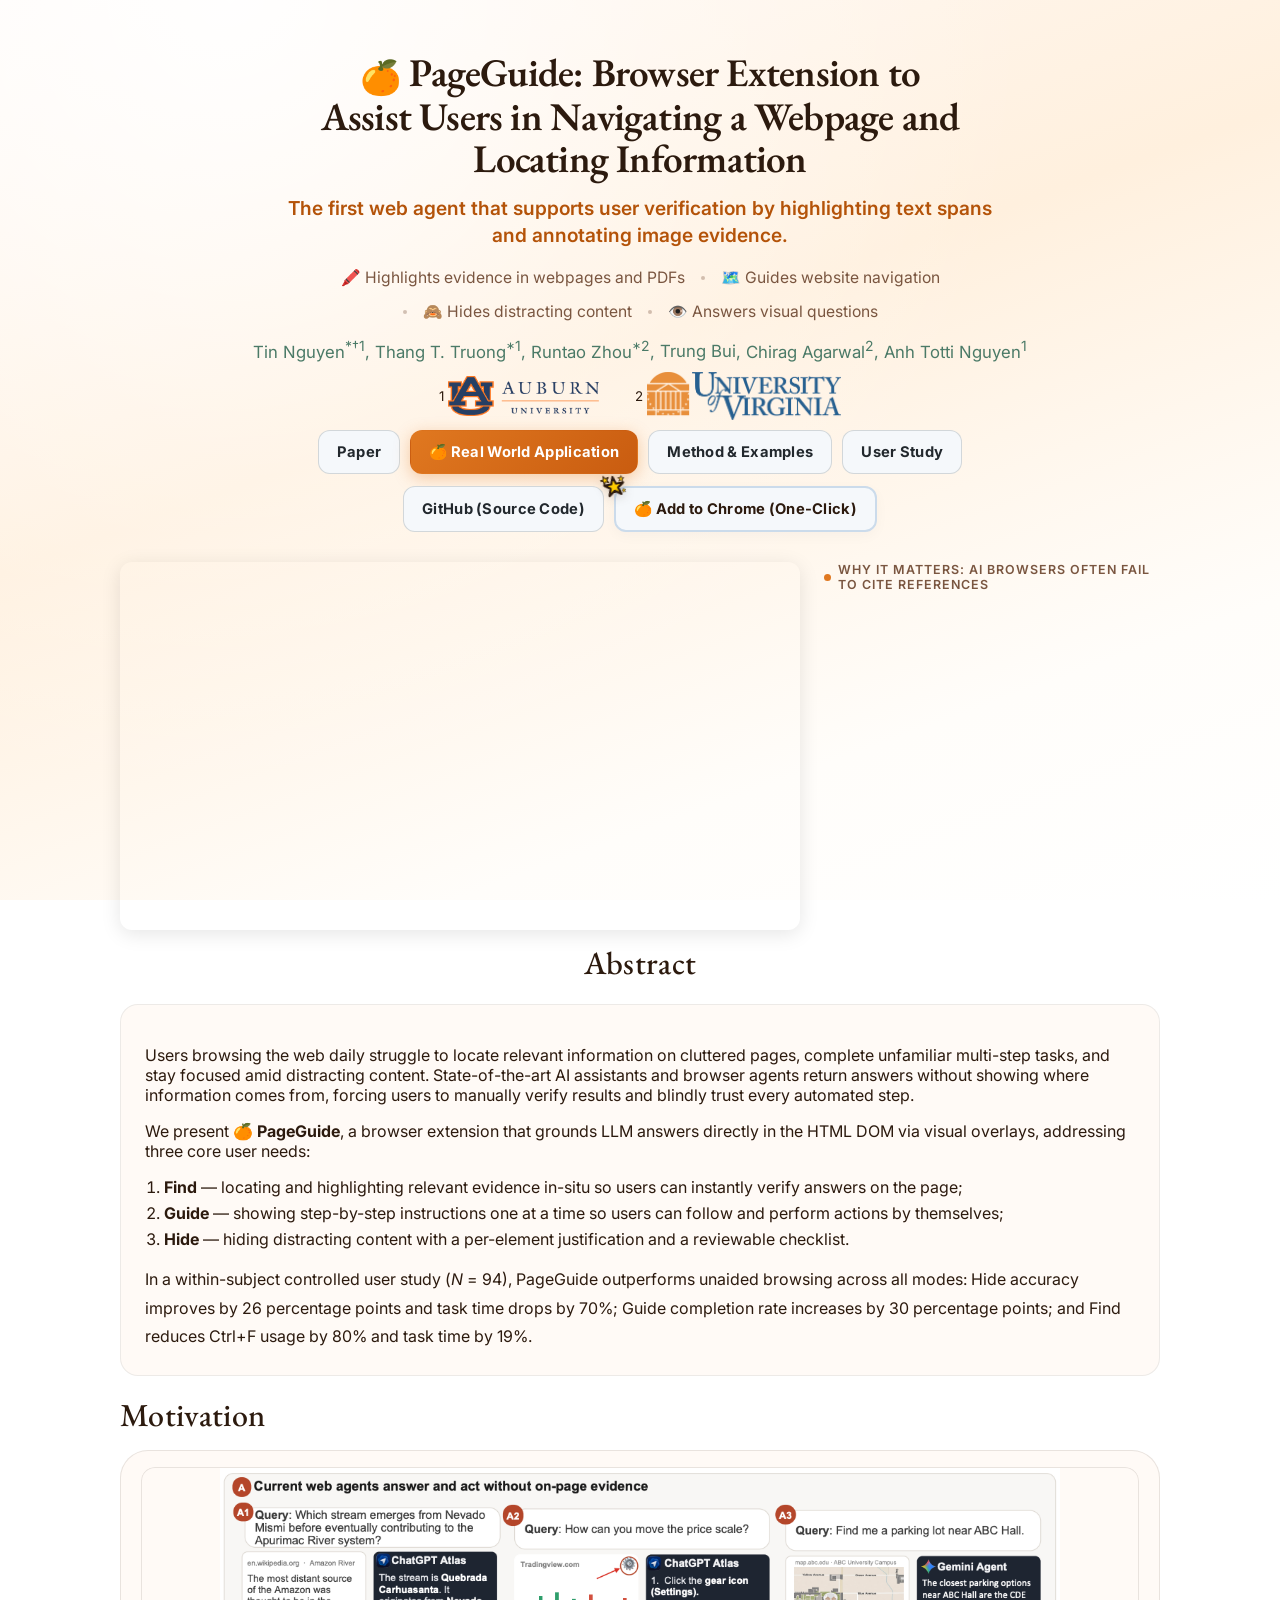
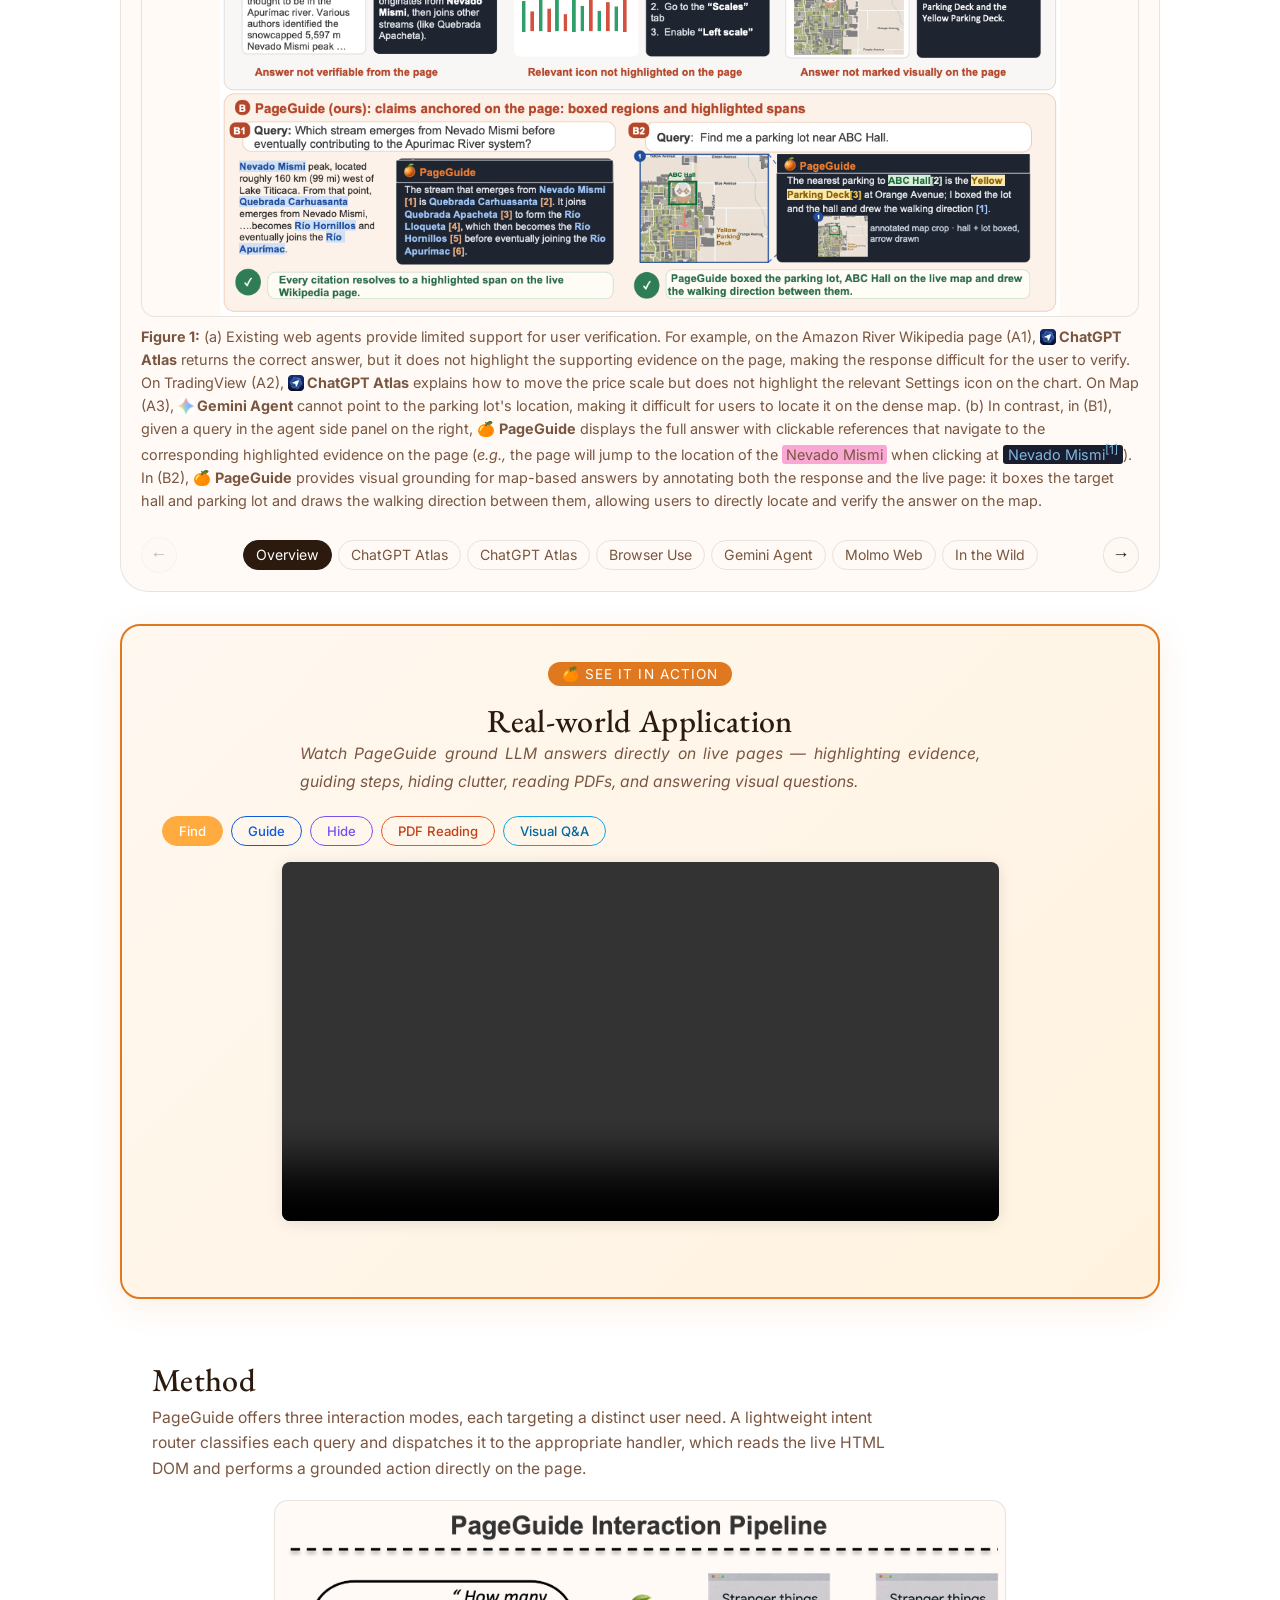
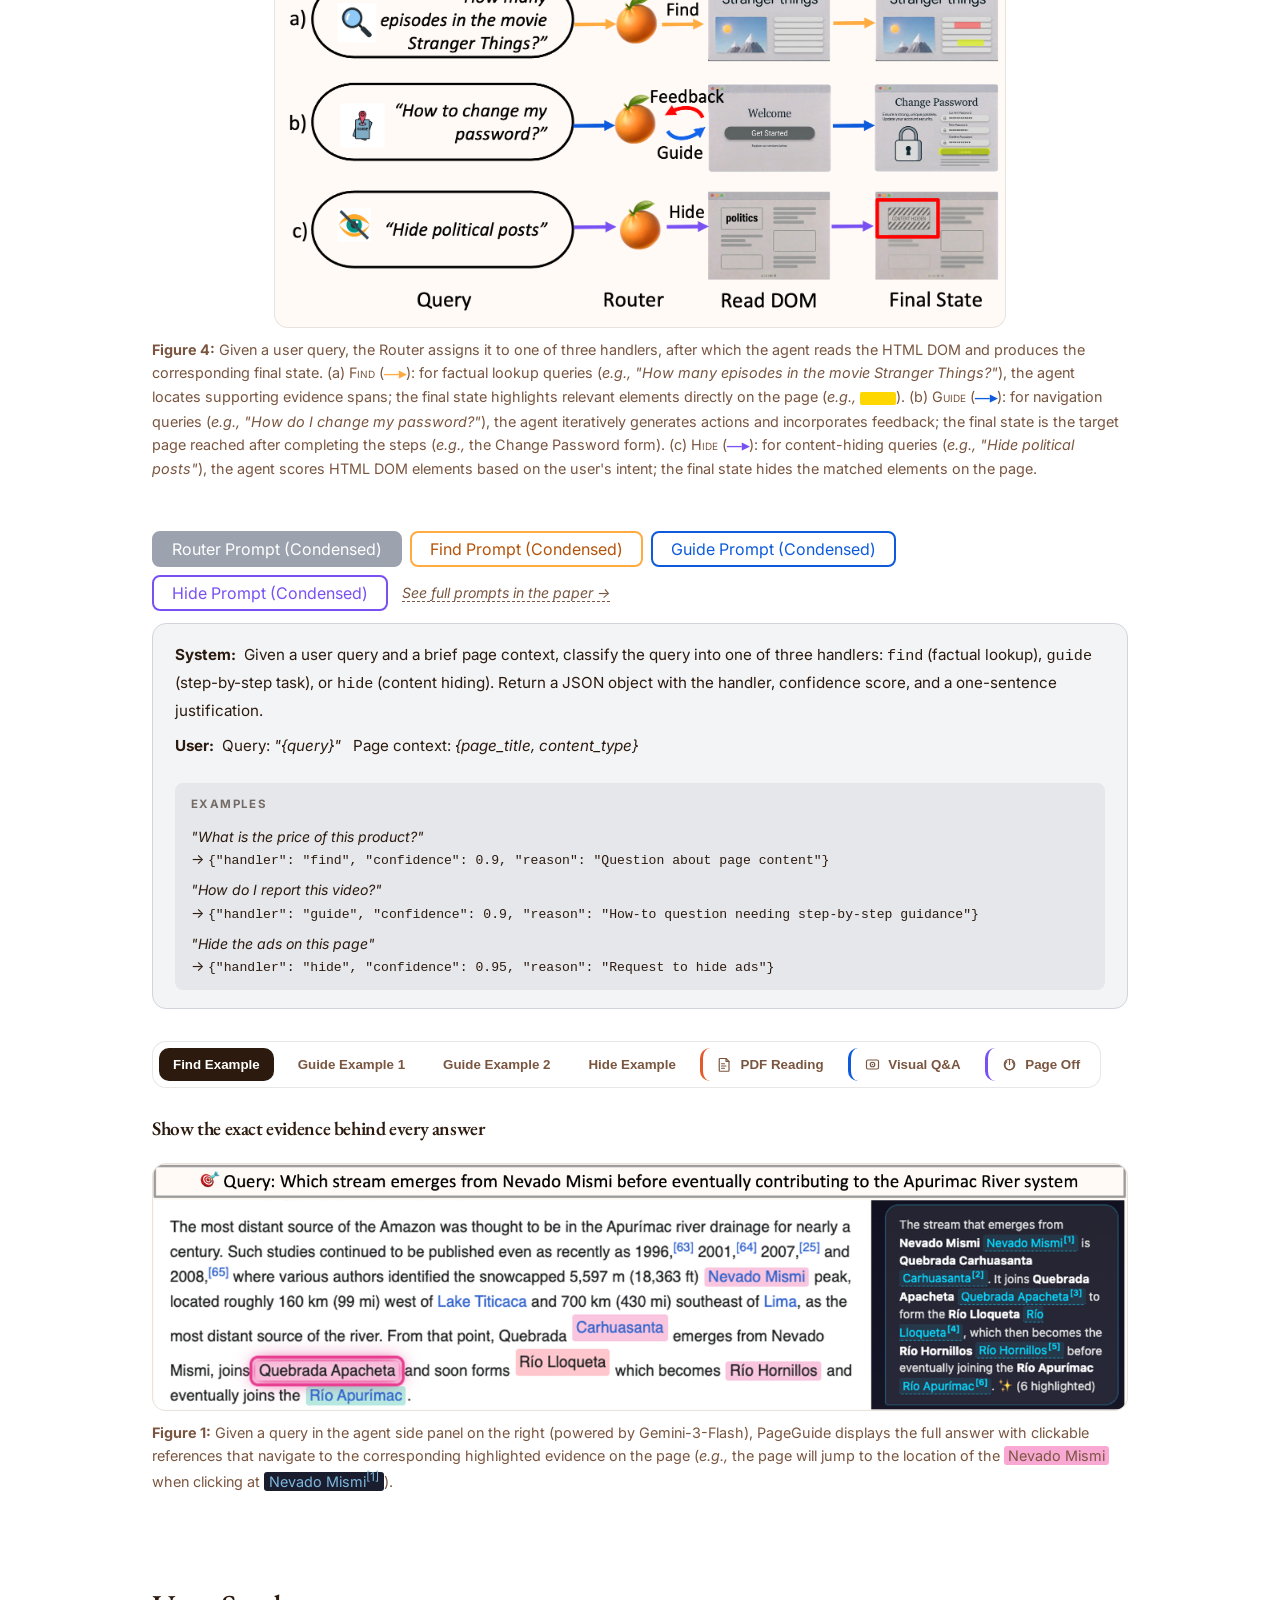
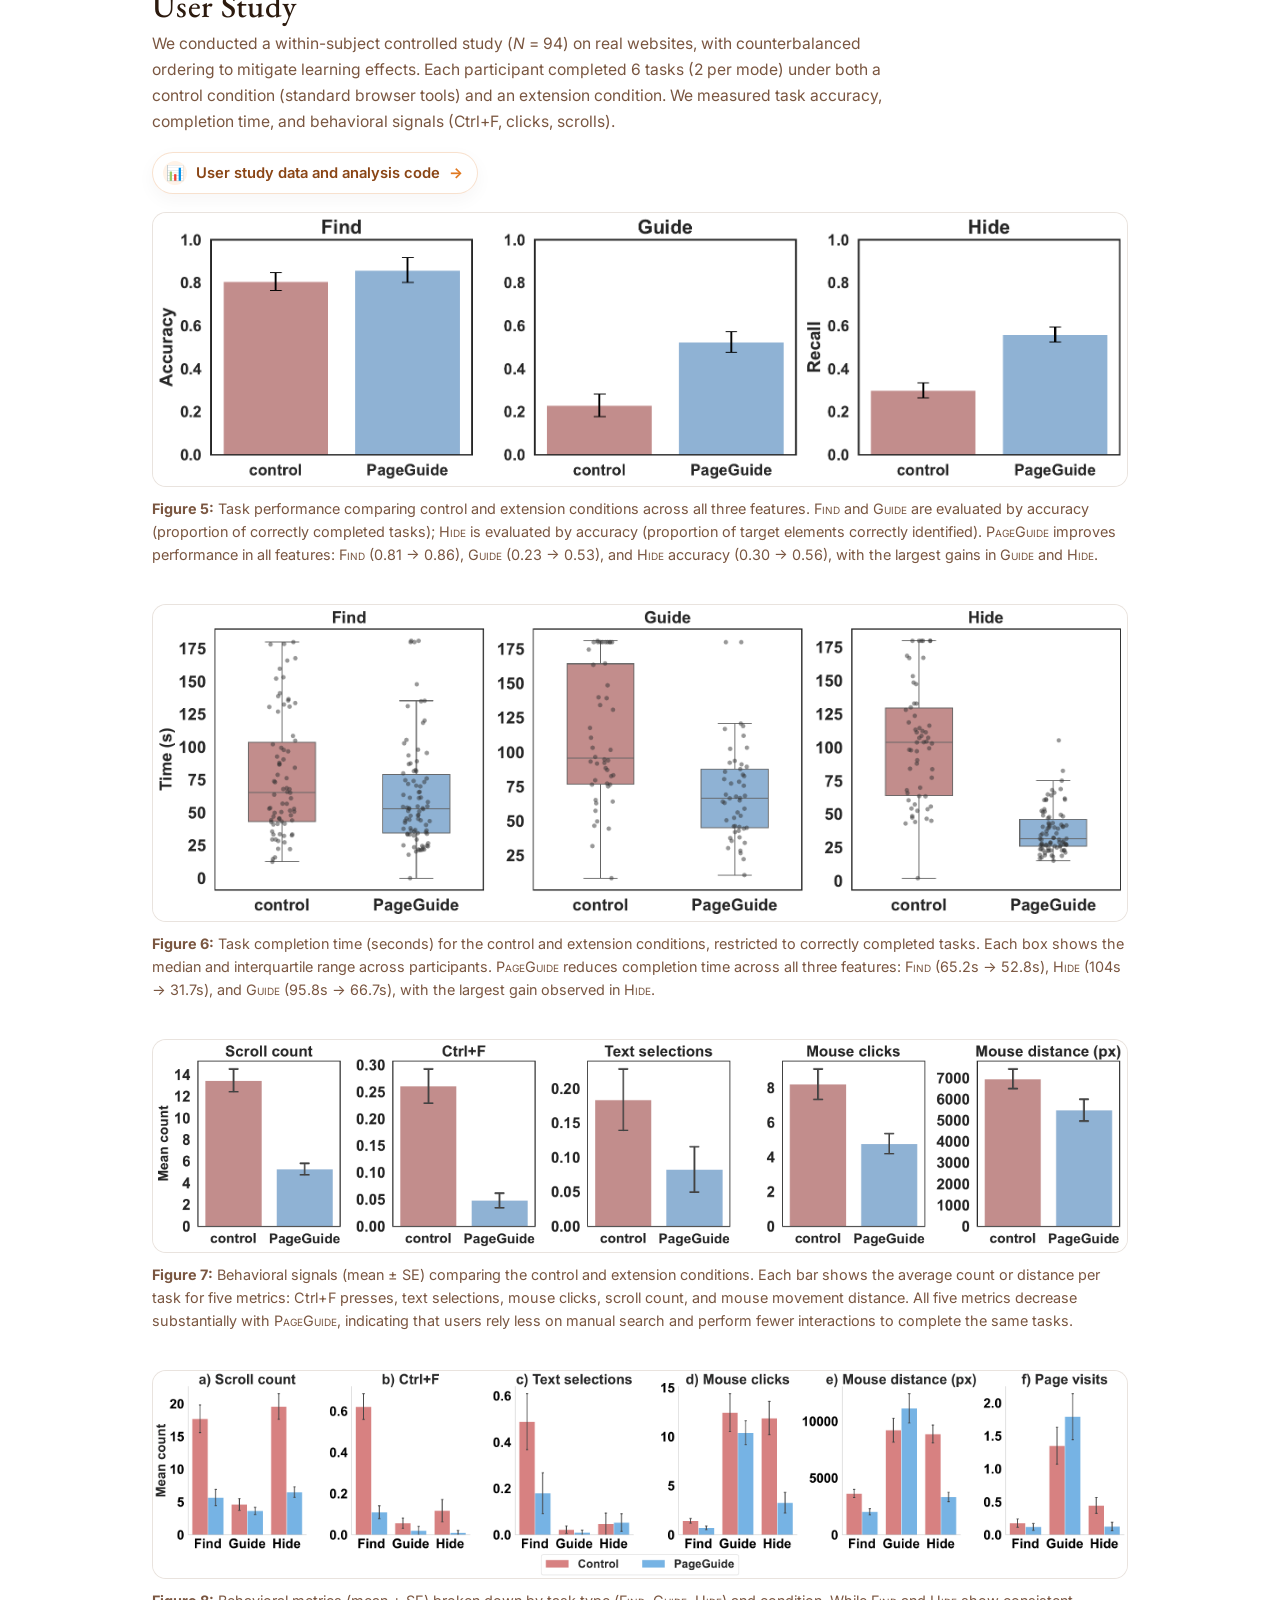
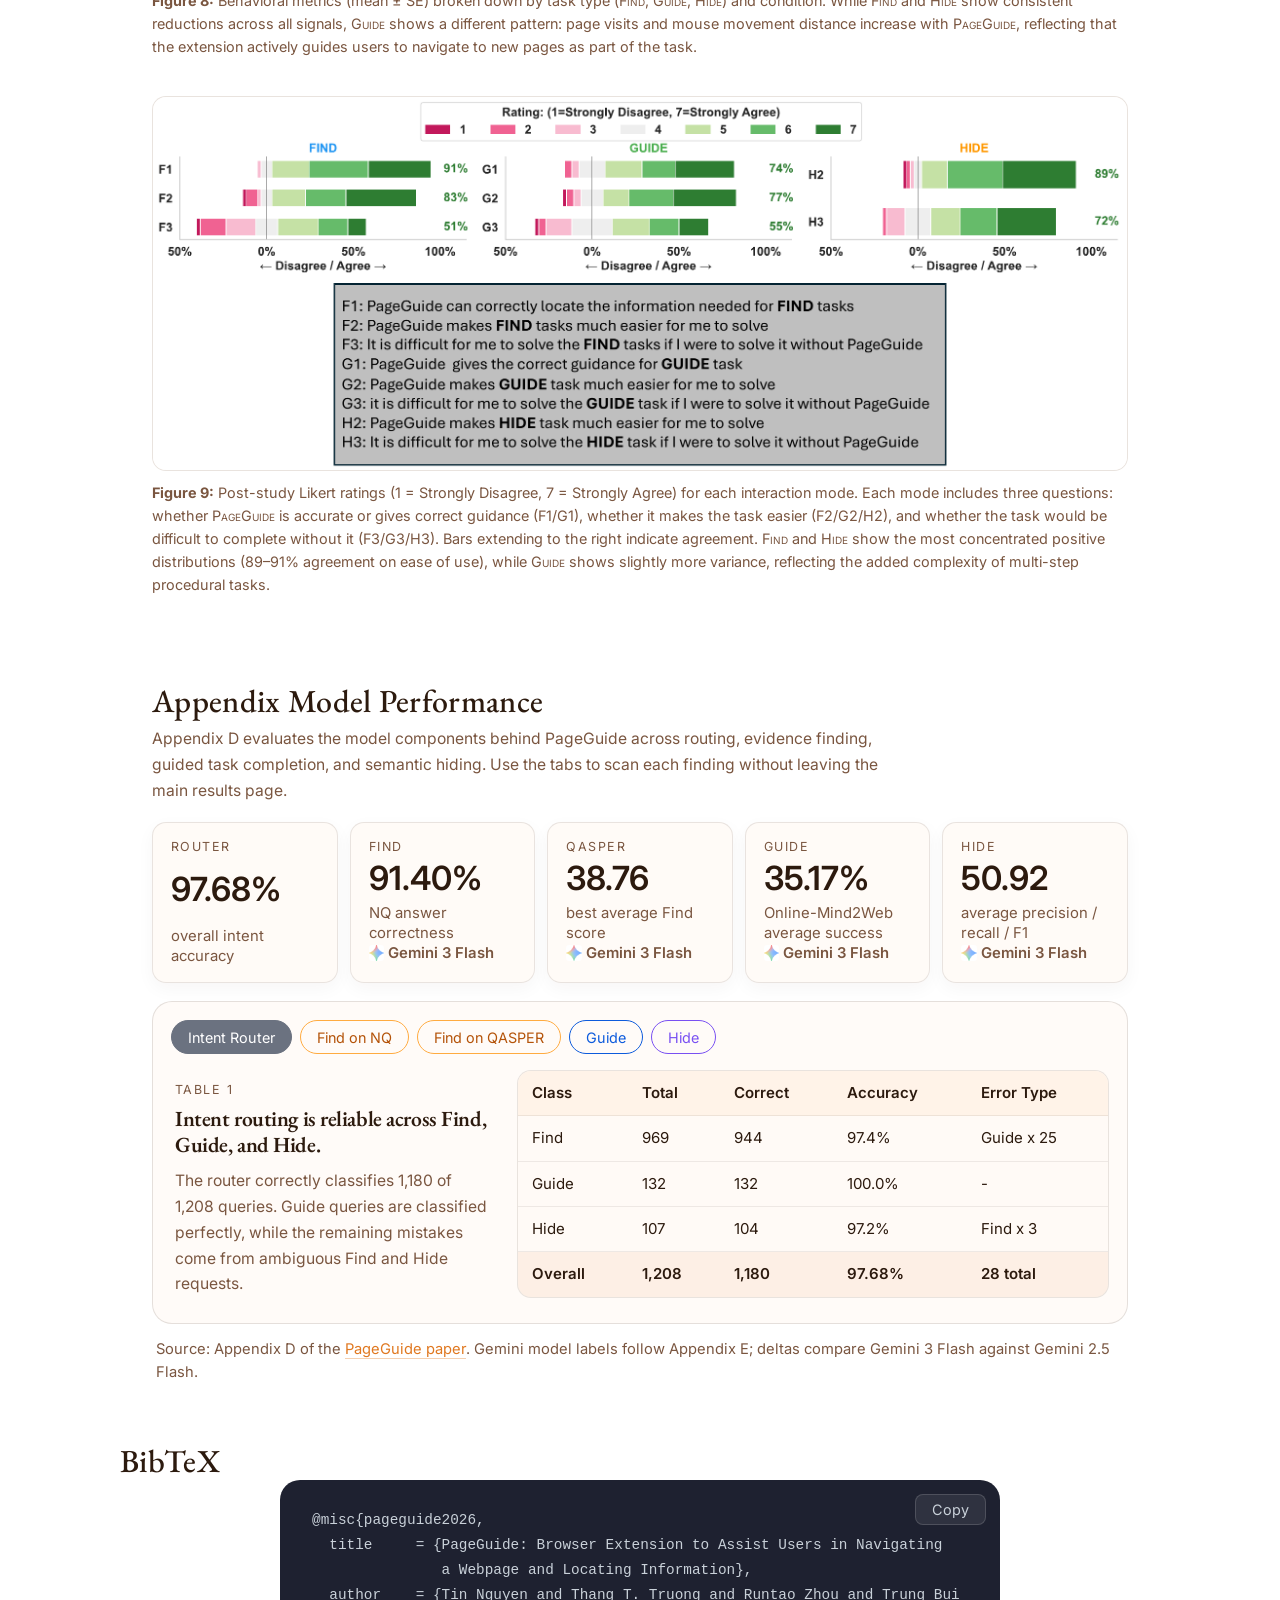
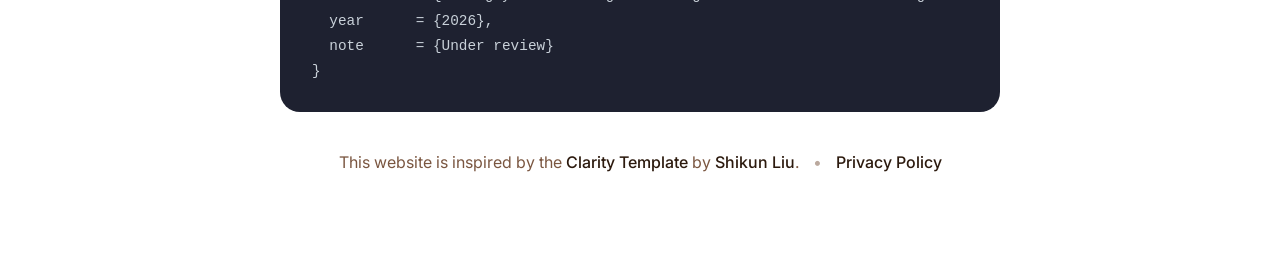
==== index.html @ 3db0c043 "Update Figure 1 and 2 captions, add hero claim line Co-Authored-By: Claude Sonnet 5 <noreply@anthrop" ====
<!DOCTYPE html>
<html lang="en">
  <head>
    <meta charset="UTF-8" />
    <meta name="viewport" content="width=device-width, initial-scale=1.0" />
    <title>PageGuide | Browser Extension for Grounded Web Assistance</title>
    <meta
      name="description"
      content="PageGuide is a browser extension that grounds LLM answers directly in the HTML DOM, helping users find information, complete multi-step tasks, and filter distractions — with full in-situ verification."
    />
    <link rel="preconnect" href="https://fonts.googleapis.com" />
    <link rel="preconnect" href="https://fonts.gstatic.com" crossorigin />
    <link href="https://fonts.googleapis.com/css2?family=EB+Garamond:ital,wght@0,400;0,500;0,600;1,400&family=Inter:wght@400;500;600;700&display=swap" rel="stylesheet" />
    <link rel="stylesheet" href="styles.css" />
    <style>
      .cws-btn-wrapper {
        position: relative;
        display: inline-block;
      }
      .cws-badge-star {
        position: absolute;
        top: -12px;
        left: -12px;
        z-index: 10;
        transform: rotate(-10deg);
        transition: transform 0.2s ease, filter 0.2s ease;
        user-select: none;
        pointer-events: none;
        filter: drop-shadow(0 3px 5px rgba(44, 26, 14, 0.18));
      }
      .cws-btn-wrapper:hover .cws-badge-star {
        transform: scale(1.22) rotate(15deg);
        filter: drop-shadow(0 5px 10px rgba(44, 26, 14, 0.26));
      }
      .cws-btn-custom {
        background: #f5f8fb !important;
        border: 2px solid #cbdbeb !important;
        color: #2c1a0e !important;
        box-shadow: 0 4px 14px rgba(31, 41, 55, 0.03) !important;
        transition: transform 180ms ease, box-shadow 180ms ease, background 180ms ease !important;
      }
      .cws-btn-custom:hover {
        background: #ebf3fa !important;
        border-color: #9cbce0 !important;
        box-shadow: 0 6px 18px rgba(156, 188, 224, 0.25) !important;
        transform: translateY(-1px);
      }
    </style>
    <script src="https://www.youtube.com/iframe_api"></script>
    <script async src="https://platform.twitter.com/widgets.js" charset="utf-8"></script>
    <script defer src="https://cloud.umami.is/script.js" data-website-id="062c6b0a-fb98-487f-8468-a90d931e7b7c"></script>
  </head>
  <body>

    <div class="page-shell">

      <main id="home">
        <section class="hero hero-centered">
          <div class="hero-copy">
            <h1>
              <span class="hero-mark-inline">🍊</span> PageGuide: Browser Extension to Assist Users in Navigating a Webpage
              and Locating Information
            </h1>
            <p class="hero-claim">The first web agent that supports user verification by highlighting text spans and annotating image evidence.</p>
            <p class="hero-tagline">
              <span>🖍️ Highlights evidence in webpages and PDFs</span>
              <span>🗺️ Guides website navigation</span>
              <span>🙈 Hides distracting content</span>
              <span>👁️ Answers visual questions</span>
            </p>
            <div class="hero-authors">
              <a href="https://tin-xai.github.io/" target="_blank" rel="noreferrer" class="author-link">Tin Nguyen<sup>*†1</sup></a>,
              <a href="https://truongthoithang.com/" target="_blank" rel="noreferrer" class="author-link">Thang T. Truong<sup>*1</sup></a>,
              <a href="https://datascience.virginia.edu/people/miles-zhou" target="_blank" rel="noreferrer" class="author-link">Runtao Zhou<sup>*2</sup></a>,
              <span class="author-link">Trung Bui</span>,
              <a href="https://chirag-agarwall.github.io/" target="_blank" rel="noreferrer" class="author-link">Chirag Agarwal<sup>2</sup></a>,
              <a href="https://anhnguyen.me/lab/" target="_blank" rel="noreferrer" class="author-link">Anh Totti Nguyen<sup>1</sup></a>
            </div>
            <div class="hero-affiliations">
              <div class="affiliation-logos">
                <div class="affiliation-logo-item">
                  <sup>1</sup><img src="logos/auburn_logo.png" alt="Auburn University" class="affiliation-logo affiliation-logo-auburn" />
                </div>
                <div class="affiliation-logo-item">
                  <sup>2</sup><img src="logos/uva_logo.png" alt="University of Virginia" class="affiliation-logo affiliation-logo-uva" />
                </div>
              </div>
            </div>

            <div class="hero-links hero-links-centered">
              <!-- <a class="button hero-link" href="#overview">Abstract</a>
              <a class="button hero-link" href="#motivation">Motivation</a> -->
              <a class="button hero-link" href="https://arxiv.org/abs/2604.23772" target="_blank" rel="noreferrer">Paper</a>
              <a class="button hero-link hero-link-featured" href="#videos">🍊 Real World Application</a>
              <a class="button hero-link" href="#modes">Method & Examples</a>
              <a class="button hero-link" href="#results">User Study</a>
            </div>
            <div class="hero-links hero-links-centered" style="margin-top: 12px;">
              <a class="button hero-link" href="https://github.com/tin-xai/pageguide" target="_blank" rel="noreferrer">GitHub (Source Code)</a>
              <div class="cws-btn-wrapper">
                <span class="cws-badge-star">
                  <svg viewBox="0 0 24 24" style="width: 24px; height: 24px; display: block; overflow: visible;">
                    <defs>
                      <path id="pg-star" d="M 0,-10 L 2.4,-3 L 9.5,-3 L 3.8,1.2 L 6,8 L 0,3.8 L -6,8 L -3.8,1.2 L -9.5,-3 L -2.4,-3 Z" 
                            fill="#ffcc00" stroke="#2c1a0e" stroke-width="2.2" stroke-linejoin="round" />
                    </defs>
                    <use href="#pg-star" transform="translate(12, 13) scale(1.0)" />
                    <use href="#pg-star" transform="translate(4, 5) scale(0.45) rotate(-15)" />
                    <use href="#pg-star" transform="translate(20, 6) scale(0.32) rotate(10)" />
                    <use href="#pg-star" transform="translate(21, 18) scale(0.22) rotate(-5)" />
                  </svg>
                </span>
                <a class="button hero-link cws-btn-custom" 
                   href="https://chromewebstore.google.com/detail/pageguide/jjamnggpgpgfjehkcmabopcjkichjgip?authuser=0&hl=en" 
                   target="_blank" 
                   rel="noreferrer"
                   onclick="setTimeout(function() { window.location.href = 'how_to_load.html'; }, 100);">
                   🍊 Add to Chrome (One-Click)
                </a>
              </div>
            </div>
          </div>
        </section>

        <!-- Demo video + tweet side by side -->
        <div class="video-tweet-row">
          <div class="video-tweet-video">
            <iframe
              id="youtube-demo"
              style="width: 100%; aspect-ratio: 1.85/1; border-radius: 12px; box-shadow: 0 4px 20px rgba(0,0,0,0.1);"
              src="https://www.youtube.com/embed/WKfmqtED82s?enablejsapi=1&modestbranding=1&rel=0"
              title="PageGuide: Browser Extension to Assist Users in Navigating a Webpage and Locating Information"
              frameborder="0"
              allow="accelerometer; autoplay; clipboard-write; encrypted-media; gyroscope; picture-in-picture; web-share"
              referrerpolicy="strict-origin-when-cross-origin"
              allowfullscreen
            ></iframe>
          </div>
          <div class="video-tweet-aside">
            <p class="video-tweet-label"><span class="video-tweet-dot"></span> Why it matters: AI browsers often fail to cite references</p>
            <blockquote class="twitter-tweet" data-dnt="true" data-theme="light" data-width="340">
              <a href="https://twitter.com/yoavgo/status/2055904643251683785"></a>
            </blockquote>
          </div>
        </div>

        <!-- <div class="video-stage" style="display: flex; justify-content: center;">
          <video 
            controls 
            style="width: 100%; height: auto; border-radius: 12px; box-shadow: 0 4px 20px rgba(0,0,0,0.1);"
          >
            <source src="videos/page_guide_demo.mp4" type="video/mp4">
            Your browser does not support the video tag.
          </video>
        </div> -->

        <section class="callout-grid" id="overview">
          <h2 class="paper-section-title">Abstract</h2>
          <article class="callout abstract-card abstract-card-full">
            <p>
              Users browsing the web daily struggle to locate relevant information
              on cluttered pages, complete unfamiliar multi-step tasks, and stay
              focused amid distracting content. State-of-the-art AI assistants
              and browser agents return answers without showing where information
              comes from, forcing users to manually verify results and blindly
              trust every automated step.
            </p>
            <p>
              We present <strong>🍊 PageGuide</strong>, a browser extension that
              grounds LLM answers directly in the HTML DOM via visual overlays,
              addressing three core user needs:
            <ol class="abstract-list">
              <li><strong>Find</strong> — locating and highlighting relevant evidence in-situ so users can instantly verify answers on the page;</li>
              <li><strong>Guide</strong> — showing step-by-step instructions one at a time so users can follow and perform actions by themselves;</li>
              <li><strong>Hide</strong> — hiding distracting content with a per-element justification and a reviewable checklist.</li>
            </ol>
            </p>
            <p>
              In a within-subject controlled user study (<em>N</em> = 94), PageGuide outperforms unaided browsing across all modes:
              Hide accuracy improves by 26 percentage points and task time drops by 70%;
              Guide completion rate increases by 30 percentage points;
              and Find reduces Ctrl+F usage by 80% and task time by 19%.
            </p>
          </article>
        </section>

        <h2 class="paper-section-title" id="motivation">Motivation</h2>
        <!-- Unified motivation carousel -->
        <div class="carousel" id="failureCarousel">
          <div class="carousel-viewport">
          <div class="carousel-track">

            <div class="carousel-slide">
              <img src="figures/three_figures.png" class="paper-figure carousel-img" alt="Motivation: existing agents vs. PageGuide" />
              <p class="figure-caption">
                <strong>Figure 1:</strong>
                (a) Existing web agents provide limited support for user verification. For example, on the Amazon River Wikipedia
                page (A1), <img src="figures/icons/gpt_atlas.png" class="caption-icon" alt="ChatGPT Atlas icon" /><b>ChatGPT Atlas</b> returns the correct answer, but it does not highlight the supporting evidence on the page, making the response
                difficult for the user to verify. On TradingView (A2), <img src="figures/icons/gpt_atlas.png" class="caption-icon" alt="ChatGPT Atlas icon" /><b>ChatGPT Atlas</b> explains how to move the price scale but does not highlight
                the relevant Settings icon on the chart. On Map (A3), <img src="figures/icons/gemini3flash.png" class="caption-icon" alt="Gemini Agent icon" /><b>Gemini Agent</b> cannot point to the parking lot's location, making it
                difficult for users to locate it on the dense map. (b) In contrast, in (B1), given a query in the agent side panel on the right, 🍊 <b>PageGuide</b>
                displays the full answer with clickable references that navigate to the corresponding highlighted evidence on the page
                (<em>e.g.,</em> the page will jump to the location of the
                <span class="caption-highlight-pink">Nevado Mismi</span>
                when clicking at
                <span class="caption-highlight-dark">Nevado Mismi<sup>[1]</sup></span>).
                In (B2), 🍊 <b>PageGuide</b> provides visual grounding for map-based answers by annotating both the response and the live page: it boxes
                the target hall and parking lot and draws the walking direction between them, allowing users to directly locate and verify the answer on the map.
              </p>
            </div>

            <div class="carousel-slide">
              <img src="figures/extension_failures/atlas.png" class="paper-figure carousel-img" alt="ChatGPT Atlas failure case" />
              <p class="figure-caption"><strong>ChatGPT Atlas.</strong> Returns the correct answer but does not highlight the supporting evidence on the page, making the response difficult for the user to verify.</p>
            </div>

            <div class="carousel-slide">
              <img src="figures/extension_failures/atlas_youtube.png" class="paper-figure carousel-img" alt="ChatGPT Atlas on YouTube" />
              <p class="figure-caption"><strong>ChatGPT Atlas (YouTube).</strong> Explains how to perform a task but does not highlight the relevant UI element on the page, leaving the user to locate it manually.</p>
            </div>

            <div class="carousel-slide">
              <img src="figures/extension_failures/browseruse.png" class="paper-figure carousel-img" alt="Browser Use failure case" />
              <p class="figure-caption"><strong>Browser Use.</strong> Autonomously executes actions without showing where each step is performed on the page — users cannot verify or intervene at each stage.</p>
            </div>

            <div class="carousel-slide">
              <img src="figures/extension_failures/gemini_agent.png" class="paper-figure carousel-img" alt="Gemini Agent failure case" />
              <p class="figure-caption"><strong>Gemini Agent.</strong> Cannot directly hide specific content requested by the user; the page remains unchanged after the request.</p>
            </div>

            <div class="carousel-slide">
              <img src="figures/extension_failures/molmo_web.png" class="paper-figure carousel-img" alt="Molmo Web failure case" />
              <p class="figure-caption"><strong>Molmo Web.</strong> Points to a location on the page but does not ground the answer in the actual HTML DOM element, preventing in-situ verification.</p>
            </div>

            <div class="carousel-slide carousel-slide-tweet">
              <div class="tweet-embed-wrap">
                <blockquote class="twitter-tweet" data-dnt="true" data-theme="light">
                  <p lang="en" dir="ltr">Yes, this is why verifying evidence directly on the webpage/pdf matters. A citation or link alone does not guarantee that the referenced source actually supports the generated claim. <a href="https://t.co/placeholder">pic.twitter.com/…</a></p>
                  &mdash; Tin (Kevin) Nguyen (@tin_ng_qn) <a href="https://twitter.com/tin_ng_qn/status/2056025025023447454">May 2026</a>
                </blockquote>
              </div>
              <p class="figure-caption"><strong>In the Wild.</strong> AI assistants that return citations can still hallucinate — a link does not guarantee the referenced source actually supports the generated claim. PageGuide addresses this by grounding every answer directly in the live HTML DOM, so users can verify evidence in-situ rather than trusting a bare citation.</p>
            </div>

          </div>
          </div>
          <div class="carousel-controls">
            <button class="carousel-btn" id="carouselPrev" aria-label="Previous">&#8592;</button>
            <div class="carousel-labels" id="carouselDots">
              <button class="carousel-label-btn is-active" data-slide="0">Overview</button>
              <button class="carousel-label-btn" data-slide="1">ChatGPT Atlas</button>
              <button class="carousel-label-btn" data-slide="2">ChatGPT Atlas</button>
              <button class="carousel-label-btn" data-slide="3">Browser Use</button>
              <button class="carousel-label-btn" data-slide="4">Gemini Agent</button>
              <button class="carousel-label-btn" data-slide="5">Molmo Web</button>
              <button class="carousel-label-btn" data-slide="6">In the Wild</button>
            </div>
            <button class="carousel-btn" id="carouselNext" aria-label="Next">&#8594;</button>
          </div>
        </div>

        <div class="realworld-highlight" id="videos">
          <div class="realworld-label">🍊 See it in action</div>
          <h2 class="paper-section-title realworld-title">Real-world Application</h2>
          <p class="paper-section-intro realworld-intro">Watch PageGuide ground LLM answers directly on live pages — highlighting evidence, guiding steps, hiding clutter, reading PDFs, and answering visual questions.</p>
          <div class="video-switch">
            <button class="video-pill video-pill-find is-active" data-video="find">Find</button>
            <button class="video-pill video-pill-guide" data-video="guide">Guide</button>
            <button class="video-pill video-pill-hide" data-video="hide">Hide</button>
            <button class="video-pill video-pill-pdf" data-video="pdf">PDF Reading</button>
            <button class="video-pill video-pill-vqa" data-video="vqa">Visual Q&amp;A</button>
          </div>
          <div class="video-stage" id="demo-videos-container">
            <video class="video-player is-active" data-video-panel="find" src="videos/find.mp4" controls loop playsinline muted></video>
            <video class="video-player" data-video-panel="guide" src="videos/guide.mp4" controls loop playsinline muted></video>
            <video class="video-player" data-video-panel="hide" src="videos/hide.mp4" controls loop playsinline muted></video>
            <video class="video-player" data-video-panel="pdf" src="videos/pdf_asking.mp4" controls loop playsinline muted></video>
            <video class="video-player" data-video-panel="vqa" src="videos/visual_asking.mp4" controls loop playsinline muted></video>
          </div>
        </div>

        <section class="modes-section" id="modes">
          <h2 class="paper-section-title section-title-left">Method</h2>
          <p class="paper-section-intro section-intro-left">
            PageGuide offers three interaction modes, each targeting a distinct user need.
            A lightweight intent router classifies each query and dispatches it to the appropriate handler,
            which reads the live HTML DOM and performs a grounded action directly on the page.
          </p>

          <!-- System overview figure -->
          <div class="method-workflow">
            <img
              src="figures/workflow_v2.png"
              class="paper-figure method-workflow-img"
              alt="PageGuide system workflow"
            />
            <p class="figure-caption">
              <strong>Figure 4:</strong> Given a user query, the Router assigns it to one of
              three handlers, after which the agent reads the HTML DOM
              and produces the corresponding final state. (a) <sc>Find</sc>
              (<span class="caption-arrow caption-arrow-find">——▶</span>): for
              factual lookup queries (<em>e.g., "How many episodes in the movie Stranger Things?"</em>),
              the agent locates supporting evidence spans; the final state highlights relevant elements directly
              on the page (<em>e.g.,</em> <span class="caption-highlight-yellow">&nbsp;&nbsp;&nbsp;&nbsp;</span>).
              (b) <sc>Guide</sc> (<span class="caption-arrow caption-arrow-guide">——▶</span>): for navigation queries
              (<em>e.g., "How do I change my password?"</em>), the agent iteratively
              generates actions and incorporates feedback; the final state
              is the target page reached after completing the steps (<em>e.g.,</em> the
              Change Password form). (c) <sc>Hide</sc> (<span class="caption-arrow caption-arrow-hide">——▶</span>): for content-hiding
              queries (<em>e.g., "Hide political posts"</em>), the agent scores HTML
              DOM elements based on the user's intent; the final state hides
              the matched elements on the page.
            </p>
          </div>

          <!-- Prompt pills -->
          <div class="prompt-tabs">
            <div class="prompt-switch">
              <button class="prompt-pill prompt-pill-router is-active" data-prompt="router">Router Prompt (Condensed)</button>
              <button class="prompt-pill prompt-pill-find" data-prompt="find">Find Prompt (Condensed)</button>
              <button class="prompt-pill prompt-pill-guide" data-prompt="guide">Guide Prompt (Condensed)</button>
              <button class="prompt-pill prompt-pill-hide" data-prompt="hide">Hide Prompt (Condensed)</button>
              <a class="prompt-paper-link" href="#" target="_blank" rel="noreferrer">See full prompts in the paper →</a>
            </div>

            <div class="prompt-panel is-active" data-prompt-panel="router">
              <div class="prompt-box prompt-box-router">
                <p><span class="prompt-role">System:</span> Given a user query and a brief page context, classify the query into one of three handlers: <code>find</code> (factual lookup), <code>guide</code> (step-by-step task), or <code>hide</code> (content hiding). Return a JSON object with the handler, confidence score, and a one-sentence justification.</p>
                <p><span class="prompt-role">User:</span> Query: <em>"{query}"</em> &nbsp; Page context: <em>{page_title, content_type}</em></p>
                <div class="prompt-example prompt-example-router">
                  <span class="prompt-example-label">Examples</span>
                  <p><em>"What is the price of this product?"</em><br>→ <code>{"handler": "find", "confidence": 0.9, "reason": "Question about page content"}</code></p>
                  <p><em>"How do I report this video?"</em><br>→ <code>{"handler": "guide", "confidence": 0.9, "reason": "How-to question needing step-by-step guidance"}</code></p>
                  <p><em>"Hide the ads on this page"</em><br>→ <code>{"handler": "hide", "confidence": 0.95, "reason": "Request to hide ads"}</code></p>
                </div>
              </div>
            </div>

            <div class="prompt-panel" data-prompt-panel="find">
              <div class="prompt-box prompt-box-find">
                <p><span class="prompt-role">System:</span> Given a user query and a structured HTML DOM element index, answer the query in natural language. For every factual claim, insert an inline citation in the format <code>[N:"exact phrase"]</code>, where <code>N</code> is the element index and <code>exact phrase</code> is the verbatim text span supporting the claim.</p>
                <p><span class="prompt-role">User:</span> Query: <em>"{query}"</em> &nbsp; HTML DOM index: <em>{element_id, text, tag, bbox}</em></p>
                <div class="prompt-example prompt-example-find">
                  <span class="prompt-example-label">Example</span>
                  <p><em>Q: "Who directed this movie?"</em><br>
                  A: The movie was directed by Christopher Nolan <code>[45:"Christopher Nolan"]</code>.</p>
                  <p><em>Q: "Who are the main actors?"</em><br>
                  A: The main actors are Leonardo DiCaprio <code>[23:"Leonardo DiCaprio"]</code>, Tom Hardy <code>[27:"Tom Hardy"]</code>, and Ellen Page <code>[31:"Ellen Page"]</code>.</p>
                </div>
              </div>
            </div>

            <div class="prompt-panel" data-prompt-panel="guide">
              <div class="prompt-box prompt-box-guide">
                <p><span class="prompt-role">System:</span> Given a user task and a structured HTML DOM element index, produce one step at a time as a JSON action object — instruction text, target SoM index, action type (<code>click</code>, <code>input</code>, <code>scroll</code>), and a next-step hint. Guide the user ONE step at a time.</p>
                <p><span class="prompt-role">User:</span> Task: <em>"{query}"</em> &nbsp; Step: <em>{step_number}</em> &nbsp; HTML DOM index: <em>{element_id, text, tag, bbox}</em></p>
                <div class="prompt-example prompt-example-guide">
                  <span class="prompt-example-label">Example</span>
                  <p><em>Q: "How do I report this video?" (Step 1)</em><br>
                  → <code>{"step": 1, "instruction": "Click the three-dot menu (⋮) to see more options", "highlight": {"index": 5, "text": "⋮"}, "waitFor": "click", "isLastStep": false, "nextStepHint": "The menu will open with a Report option"}</code></p>
                  <p><em>(Step 2, after menu opened — PAGE INDEX now shows [20] Report)</em><br>
                  → <code>{"step": 2, "instruction": "Click 'Report' to report this video", "highlight": {"index": 20, "text": "Report"}, "waitFor": "click", "isLastStep": true, "nextStepHint": "You'll see reporting options"}</code></p>
                </div>
              </div>
            </div>

            <div class="prompt-panel" data-prompt-panel="hide">
              <div class="prompt-box prompt-box-hide">
                <p><span class="prompt-role">System:</span> Given a hiding request and a structured HTML DOM element index, identify all elements that match the user's intent. For each matched element, return: (1) the element index, (2) a one-sentence justification, and (3) a short content snippet. Return at most 15 items; pick the most prominent if more match.</p>
                <p><span class="prompt-role">User:</span> Request: <em>"{query}"</em> &nbsp; HTML DOM index: <em>{element_id, text, tag, bbox}</em></p>
                <div class="prompt-example prompt-example-hide">
                  <span class="prompt-example-label">Example</span>
                  <p><em>Request: "Hide the ads on this page"</em><br>
                  → <code>{"found": [{"index": 12, "reason": "Sponsored post marked as 'Ad'", "snippet": "Limited-time offer: Get 30% off today."}, {"index": 47, "reason": "Promoted banner advertisement", "snippet": "Shop now — exclusive deal"}], "message": "Found 2 advertisement elements on the page"}</code></p>
                </div>
              </div>
            </div>
          </div>

          <!-- Tab buttons -->
          <div class="mode-switch" role="tablist" aria-label="PageGuide modes">
            <button class="mode-pill is-active" data-mode="find" role="tab">Find Example</button>
            <button class="mode-pill" data-mode="guide" role="tab">Guide Example 1</button>
            <button class="mode-pill" data-mode="guide2" role="tab">Guide Example 2</button>
            <button class="mode-pill" data-mode="hide" role="tab">Hide Example</button>
            <button class="mode-pill mode-pill-pdf" data-mode="pdf" role="tab">
              <svg class="mode-pill-icon" viewBox="0 0 20 20" fill="none" stroke="currentColor" stroke-width="1.6" stroke-linecap="round" stroke-linejoin="round" aria-hidden="true"><path d="M4 2h8l4 4v12a1 1 0 0 1-1 1H4a1 1 0 0 1-1-1V3a1 1 0 0 1 1-1z"/><path d="M12 2v4h4"/><path d="M6 9h4M6 12h6M6 15h4"/></svg>
              PDF Reading
            </button>
            <button class="mode-pill mode-pill-vqa" data-mode="vqa" role="tab">
              <svg class="mode-pill-icon" viewBox="0 0 20 20" fill="none" stroke="currentColor" stroke-width="1.6" stroke-linecap="round" stroke-linejoin="round" aria-hidden="true"><rect x="2" y="4" width="16" height="12" rx="2"/><circle cx="10" cy="10" r="3"/><circle cx="10" cy="10" r="1" fill="currentColor" stroke="none"/></svg>
              Visual Q&amp;A
            </button>
            <button class="mode-pill mode-pill-pageoff" data-mode="pageoff" role="tab">
              <svg class="mode-pill-icon" viewBox="0 0 20 20" fill="none" stroke="currentColor" stroke-width="1.6" stroke-linecap="round" stroke-linejoin="round" aria-hidden="true"><circle cx="10" cy="10" r="7"/><line x1="10" y1="3" x2="10" y2="10"/><path d="M6.34 6.34A6 6 0 1 0 13.66 6.34"/></svg>
              Page Off
            </button>
          </div>

          <div class="mode-stage">
            <!-- Find -->
            <article class="mode-block is-active" data-panel="find">
              <div class="mode-block-copy">
                <h3>Show the exact evidence behind every answer</h3>
              </div>
              <div class="mode-block-figure">
                <img src="figures/find_example.png" class="paper-figure" alt="Find mode example" />
                <p class="figure-caption">
                  <strong>Figure 1:</strong>
                Given a query in the agent side panel on the right (powered by Gemini-3-Flash), PageGuide
                displays the full answer with clickable references that navigate to the corresponding highlighted evidence on the page
                (<em>e.g.,</em> the page will jump to the location of the
                <span class="caption-highlight-pink">Nevado Mismi</span>
                when clicking at
                <span class="caption-highlight-dark">Nevado Mismi<sup>[1]</sup></span>).
                </p>
              </div>
            </article>

            <!-- Guide -->
            <article class="mode-block" data-panel="guide">
              <div class="mode-block-copy">
                <h3>Step-by-step help while the user stays in control</h3>
              </div>
              <div class="mode-block-figure">
                <img src="figures/guide_example.png" class="paper-figure" alt="Guide mode example" />
                <p class="figure-caption">
                  <strong>Figure 2:</strong> Example of a <sc>Guide</sc> process. Given the query <em>"Find me a parking lot near ABC Hall"</em>,
                  <sc>PageGuide</sc> generates a step-by-step plan and presents one instruction at a time.
                  At each step, the target UI element is highlighted directly on the page
                  (<em>e.g.,</em> <span class="caption-highlight-red">Search</span>), while the sidebar displays the corresponding instruction.
                  When visual evidence is needed, <sc>PageGuide</sc> adds annotations (<em>e.g.,</em> boxes, arrows, or stars) directly
                  to the page to guide users to the relevant location or element. Finally, <sc>PageGuide</sc> provides an answer with
                  clickable references; selecting a reference navigates the page directly to the corresponding evidence.
                </p>
              </div>
            </article>

            <!-- Guide Example 2 -->
            <article class="mode-block" data-panel="guide2">
              <div class="mode-block-copy">
                <h3>Navigate through FAQ sections step by step</h3>
              </div>
              <div class="mode-block-figure">
                <img src="figures/guide_example_2.png" class="paper-figure" alt="Guide mode example 2" />
                <p class="figure-caption">
                  <strong>Guide Example 2:</strong> Given the query <em>"How to find the time frames to find a lost item?"</em>,
                  <sc>PageGuide</sc> navigates the user through an FAQ page step by step.
                  Each step highlights the target element on the page
                  (<em>e.g.,</em> <span class="caption-highlight-pink">form</span>,
                  <span class="caption-highlight-green">entered into our system for processing</span>)
                  while the sidebar panel delivers the current instruction, a next-step hint, and
                  <span class="caption-btn-next">Next</span> / <span class="caption-btn-stop">Stop</span> controls.
                </p>
              </div>
            </article>

            <!-- Hide -->
            <article class="mode-block" data-panel="hide">
              <div class="mode-block-copy">
                <h3>Remove distractions with a transparent, reviewable process</h3>
              </div>
              <div class="mode-block-figure">
                <img src="figures/hide_example_2.png" class="paper-figure" alt="Hide mode example" />
                <p class="figure-caption">
                  <strong>Figure 3:</strong> On social platforms such as X.com, users often encounter repetitive or distracting content.
                  Given the query <em>"Can you hide advertisements?"</em>,
                  <sc>PageGuide</sc> identifies matching HTML DOM elements and surfaces a summary pop-up on the right
                  listing the detected items. The user can review and confirm the selection before the action is applied—each confirmed element
                  is hidden via CSS <span class="caption-code-red">display:none</span>, keeping the surrounding layout intact.
                </p>
              </div>
            </article>

            <!-- PDF Reading -->
            <article class="mode-block" data-panel="pdf">
              <div class="mode-block-copy">
                <h3>Ask questions about any PDF — directly in the browser</h3>
              </div>
              <div class="mode-block-figure">
                <img src="figures/pdf_asking_feature.png" class="paper-figure" alt="PDF Reading feature example" />
                <p class="figure-caption">
                  <strong>PDF Reading.</strong> When the user opens a PDF in the browser,
                  <sc>PageGuide</sc> automatically detects the document and enables document-level Q&amp;A.
                  The agent reads the full PDF content and answers questions with inline citations,
                  so users can verify every claim without leaving the browser tab.
                </p>
              </div>
            </article>

            <!-- Visual Q&A -->
            <article class="mode-block" data-panel="vqa">
              <div class="mode-block-copy">
                <h3>Answer questions about images and visual content on the page</h3>
              </div>
              <div class="mode-block-figure">
                <img src="figures/vision_asking_feature.png" class="paper-figure" alt="Visual Question Answering feature example" />
                <p class="figure-caption">
                  <strong>Visual Q&amp;A.</strong> For pages containing charts, diagrams, or images,
                  <sc>PageGuide</sc> captures the relevant visual element and routes the query to a vision-capable model.
                  Users can ask natural-language questions about any image on the page and receive grounded,
                  evidence-backed answers without needing to open a separate tool.
                </p>
              </div>
            </article>

            <!-- Page Off -->
            <article class="mode-block" data-panel="pageoff">
              <div class="mode-block-copy">
                <h3>Turn off the page to reclaim your focus</h3>
              </div>
              <div class="mode-block-figure">
                <img src="figures/page_off_feature.png" class="paper-figure" alt="Page Off feature example" />
                <p class="figure-caption">
                  <strong>Page Off.</strong> With a single click, <sc>PageGuide</sc> dims the entire page
                  and blocks all interactive elements, helping users avoid distractions and stay focused.
                  The overlay can be dismissed at any time, restoring the page to its original state
                  without any permanent changes to the DOM.
                </p>
              </div>
            </article>
          </div>

        </section>

        <section class="results-section" id="results">
          <h2 class="paper-section-title section-title-left">User Study</h2>
          <p class="paper-section-intro section-intro-left">
            We conducted a within-subject controlled study (<em>N</em> = 94) on real websites,
            with counterbalanced ordering to mitigate learning effects.
            Each participant completed 6 tasks (2 per mode) under both a control condition
            (standard browser tools) and an extension condition.
            We measured task accuracy, completion time, and behavioral signals (Ctrl+F, clicks, scrolls).
          </p>
          <p class="study-data-link">
            <a href="https://github.com/tin-xai/pageguide/tree/analyze_userstudy" target="_blank" rel="noreferrer">
              <span class="study-data-icon" aria-hidden="true">📊</span>
              <span>User study data and analysis code</span>
              <span class="study-data-arrow" aria-hidden="true">→</span>
            </a>
          </p>

          <div class="results-figures">

            <!-- Row 1: Task accuracy -->
            <div class="results-figure-row">
              <div class="results-figure-item results-figure-wide">
                <img
                  src="figures/overall_accuracy.png"
                  class="paper-figure paper-figure-wide"
                  alt="Task accuracy across modes"
                />
                <p class="figure-caption">
                  <strong>Figure 5:</strong> Task performance comparing control and extension conditions across all three features.
                  <sc>Find</sc> and <sc>Guide</sc> are evaluated by accuracy (proportion of correctly completed tasks);
                  <sc>Hide</sc> is evaluated by accuracy (proportion of target elements correctly identified).
                  <sc>PageGuide</sc> improves performance in all features: <sc>Find</sc> (0.81 → 0.86),
                  <sc>Guide</sc> (0.23 → 0.53), and <sc>Hide</sc> accuracy (0.30 → 0.56),
                  with the largest gains in <sc>Guide</sc> and <sc>Hide</sc>.
                </p>
              </div>
            </div>

            <!-- Row 2: Task completion time -->
            <div class="results-figure-row">
              <div class="results-figure-item results-figure-wide">
                <img
                  src="figures/completion_time_plot.png"
                  class="paper-figure paper-figure-wide"
                  alt="Task completion time comparison"
                />
                <p class="figure-caption">
                  <strong>Figure 6:</strong> Task completion time (seconds) for the control and extension conditions,
                  restricted to correctly completed tasks. Each box shows the median and interquartile range across participants.
                  <sc>PageGuide</sc> reduces completion time across all three features:
                  <sc>Find</sc> (65.2s → 52.8s), <sc>Hide</sc> (104s → 31.7s), and <sc>Guide</sc> (95.8s → 66.7s),
                  with the largest gain observed in <sc>Hide</sc>.
                </p>
              </div>
            </div>

            <!-- Row 2: Behavioral signals overall -->
            <div class="results-figure-row">
              <div class="results-figure-item results-figure-wide">
                <img
                  src="figures/behavioral_overview.png"
                  class="paper-figure paper-figure-wide"
                  alt="Behavioral signals overview"
                />
                <p class="figure-caption">
                  <strong>Figure 7:</strong> Behavioral signals (mean ± SE) comparing the control and extension conditions.
                  Each bar shows the average count or distance per task for five metrics: Ctrl+F presses, text selections,
                  mouse clicks, scroll count, and mouse movement distance. All five metrics decrease substantially with
                  <sc>PageGuide</sc>, indicating that users rely less on manual search and perform fewer interactions
                  to complete the same tasks.
                </p>
              </div>
            </div>

            <!-- Row 3: Behavioral signals by task type -->
            <div class="results-figure-row">
              <div class="results-figure-item results-figure-wide">
                <img
                  src="figures/behavioral_by_task.png"
                  class="paper-figure paper-figure-wide"
                  alt="Behavioral signals by task type"
                />
                <p class="figure-caption">
                  <strong>Figure 8:</strong> Behavioral metrics (mean ± SE) broken down by task type
                  (<sc>Find</sc>, <sc>Guide</sc>, <sc>Hide</sc>) and condition. While <sc>Find</sc> and <sc>Hide</sc>
                  show consistent reductions across all signals, <sc>Guide</sc> shows a different pattern:
                  page visits and mouse movement distance increase with <sc>PageGuide</sc>, reflecting that
                  the extension actively guides users to navigate to new pages as part of the task.
                </p>
              </div>
            </div>

            <!-- Row 4: Likert ratings -->
            <div class="results-figure-row">
              <div class="results-figure-item results-figure-wide">
                <img
                  src="figures/survey_diverging_likert.png"
                  class="paper-figure paper-figure-wide"
                  alt="Post-study Likert ratings"
                />
                <p class="figure-caption">
                  <strong>Figure 9:</strong> Post-study Likert ratings (1 = Strongly Disagree, 7 = Strongly Agree)
                  for each interaction mode. Each mode includes three questions: whether <sc>PageGuide</sc> is accurate
                  or gives correct guidance (F1/G1), whether it makes the task easier (F2/G2/H2), and whether the task
                  would be difficult to complete without it (F3/G3/H3). Bars extending to the right indicate agreement.
                  <sc>Find</sc> and <sc>Hide</sc> show the most concentrated positive distributions
                  (89–91% agreement on ease of use), while <sc>Guide</sc> shows slightly more variance,
                  reflecting the added complexity of multi-step procedural tasks.
                </p>
              </div>
            </div>

          </div>
        </section>

        <section class="appendix-section" id="model-performance">
          <h2 class="paper-section-title appendix-title">Appendix Model Performance</h2>
          <p class="paper-section-intro appendix-intro">
            Appendix D evaluates the model components behind PageGuide across routing, evidence finding,
            guided task completion, and semantic hiding. Use the tabs to scan each finding without leaving
            the main results page.
          </p>

          <div class="appendix-summary-grid" aria-label="Appendix model performance highlights">
            <div class="appendix-summary-card">
              <span class="appendix-summary-label">Router</span>
              <strong>97.68%</strong>
              <span>overall intent accuracy</span>
            </div>
            <div class="appendix-summary-card">
              <span class="appendix-summary-label">Find</span>
              <strong>91.40%</strong>
              <span>NQ answer correctness <span class="model-badge"><img src="figures/icons/gemini3flash_paper.png" alt="Gemini 3 Flash icon" />Gemini 3 Flash</span></span>
            </div>
            <div class="appendix-summary-card">
              <span class="appendix-summary-label">QASPER</span>
              <strong>38.76</strong>
              <span>best average Find score <span class="model-badge"><img src="figures/icons/gemini3flash_paper.png" alt="Gemini 3 Flash icon" />Gemini 3 Flash</span></span>
            </div>
            <div class="appendix-summary-card">
              <span class="appendix-summary-label">Guide</span>
              <strong>35.17%</strong>
              <span>Online-Mind2Web average success <span class="model-badge"><img src="figures/icons/gemini3flash_paper.png" alt="Gemini 3 Flash icon" />Gemini 3 Flash</span></span>
            </div>
            <div class="appendix-summary-card">
              <span class="appendix-summary-label">Hide</span>
              <strong>50.92</strong>
              <span>average precision / recall / F1 <span class="model-badge"><img src="figures/icons/gemini3flash_paper.png" alt="Gemini 3 Flash icon" />Gemini 3 Flash</span></span>
            </div>
          </div>

          <div class="appendix-tabs">
            <div class="appendix-switch" role="tablist" aria-label="Appendix model performance findings">
              <button class="appendix-pill appendix-pill-router is-active" data-appendix="router" role="tab" aria-selected="true">Intent Router</button>
              <button class="appendix-pill appendix-pill-find" data-appendix="nq" role="tab" aria-selected="false">Find on NQ</button>
              <button class="appendix-pill appendix-pill-find" data-appendix="qasper" role="tab" aria-selected="false">Find on QASPER</button>
              <button class="appendix-pill appendix-pill-guide" data-appendix="guide" role="tab" aria-selected="false">Guide</button>
              <button class="appendix-pill appendix-pill-hide" data-appendix="hide" role="tab" aria-selected="false">Hide</button>
            </div>

            <article class="appendix-panel is-active" data-appendix-panel="router" role="tabpanel">
              <div class="appendix-panel-copy">
                <span class="appendix-kicker">Table 1</span>
                <h3>Intent routing is reliable across Find, Guide, and Hide.</h3>
                <p>
                  The router correctly classifies 1,180 of 1,208 queries. Guide queries are classified perfectly,
                  while the remaining mistakes come from ambiguous Find and Hide requests.
                </p>
              </div>
              <div class="appendix-table-wrap">
                <table class="appendix-table">
                  <thead>
                    <tr>
                      <th>Class</th>
                      <th>Total</th>
                      <th>Correct</th>
                      <th>Accuracy</th>
                      <th>Error Type</th>
                    </tr>
                  </thead>
                  <tbody>
                    <tr><td>Find</td><td>969</td><td>944</td><td>97.4%</td><td>Guide x 25</td></tr>
                    <tr><td>Guide</td><td>132</td><td>132</td><td>100.0%</td><td>-</td></tr>
                    <tr><td>Hide</td><td>107</td><td>104</td><td>97.2%</td><td>Find x 3</td></tr>
                    <tr class="appendix-total-row"><td>Overall</td><td>1,208</td><td>1,180</td><td>97.68%</td><td>28 total</td></tr>
                  </tbody>
                </table>
              </div>
            </article>

            <article class="appendix-panel" data-appendix-panel="nq" role="tabpanel">
              <div class="appendix-panel-copy">
                <span class="appendix-kicker">Table 2</span>
                <h3>Gemini 3 Flash improves NQ answer correctness.</h3>
                <p>
                  On Natural Questions, Gemini 3 Flash trades a small precision drop for higher recall,
                  better F1, and a 12.91 point gain in answer correctness.
                </p>
              </div>
              <div class="appendix-table-wrap">
                <table class="appendix-table">
                  <thead>
                    <tr>
                      <th>Model</th>
                      <th>Precision</th>
                      <th>Recall</th>
                      <th>F1</th>
                      <th>Ans. Correctness</th>
                    </tr>
                  </thead>
                  <tbody>
                    <tr><td><span class="model-badge model-badge-table"><img src="figures/icons/gemini25flash.png" alt="Gemini 2.5 Flash icon" />Gemini 2.5 Flash</span></td><td>65.23</td><td>74.09</td><td>66.01</td><td>78.49</td></tr>
                    <tr><td><span class="model-badge model-badge-table"><img src="figures/icons/gemini3flash_paper.png" alt="Gemini 3 Flash icon" />Gemini 3 Flash</span></td><td>63.97</td><td>83.17</td><td>68.66</td><td>91.40</td></tr>
                    <tr class="appendix-delta-row"><td>Delta</td><td>-1.26</td><td>+9.08</td><td>+2.65</td><td>+12.91</td></tr>
                  </tbody>
                </table>
              </div>
            </article>

            <article class="appendix-panel" data-appendix-panel="qasper" role="tabpanel">
              <div class="appendix-panel-copy">
                <span class="appendix-kicker">Table 3</span>
                <h3>Find improves evidence grounding on QASPER.</h3>
                <p>
                  Both PageGuide model variants improve over LED-base. Gemini 3 Flash gives the strongest average score,
                  while Gemini 2.5 Flash has the highest evidence F1.
                </p>
              </div>
              <div class="appendix-table-wrap">
                <table class="appendix-table">
                  <thead>
                    <tr>
                      <th>Model</th>
                      <th>Answer F1</th>
                      <th>Evidence F1</th>
                      <th>Avg</th>
                    </tr>
                  </thead>
                  <tbody>
                    <tr><td>LED-base (baseline)</td><td>33.63</td><td>29.85</td><td>31.74</td></tr>
                    <tr><td><span class="model-badge model-badge-table"><img src="figures/icons/gemini25flash.png" alt="Gemini 2.5 Flash icon" />Gemini 2.5 Flash</span></td><td>33.82 (+0.19)</td><td>43.06 (+13.21)</td><td>38.44 (+6.70)</td></tr>
                    <tr><td><span class="model-badge model-badge-table"><img src="figures/icons/gemini3flash_paper.png" alt="Gemini 3 Flash icon" />Gemini 3 Flash</span></td><td>39.72 (+6.09)</td><td>37.80 (+7.95)</td><td>38.76 (+7.02)</td></tr>
                    <tr class="appendix-delta-row"><td>Delta</td><td>+5.90</td><td>-5.26</td><td>+0.32</td></tr>
                  </tbody>
                </table>
              </div>
            </article>

            <article class="appendix-panel" data-appendix-panel="guide" role="tabpanel">
              <div class="appendix-panel-copy">
                <span class="appendix-kicker">Table 4</span>
                <h3>Guide performs best with Gemini 3 Flash.</h3>
                <p>
                  On Online-Mind2Web, PageGuide with Gemini 3 Flash improves across every difficulty split
                  and exceeds the SeeAct baseline average by 5.17 points.
                </p>
              </div>
              <div class="appendix-table-wrap">
                <table class="appendix-table">
                  <thead>
                    <tr>
                      <th>Agent</th>
                      <th>Backbone</th>
                      <th>Easy</th>
                      <th>Medium</th>
                      <th>Hard</th>
                      <th>Avg</th>
                    </tr>
                  </thead>
                  <tbody>
                    <tr><td>SeeAct</td><td>-</td><td>51.80</td><td>28.00</td><td>9.50</td><td>30.00</td></tr>
                    <tr><td>PageGuide</td><td><span class="model-badge model-badge-table"><img src="figures/icons/gemini25flash.png" alt="Gemini 2.5 Flash icon" />Gemini 2.5 Flash</span></td><td>52.50</td><td>24.48</td><td>14.29</td><td>30.42</td></tr>
                    <tr><td>PageGuide</td><td><span class="model-badge model-badge-table"><img src="figures/icons/gemini3flash_paper.png" alt="Gemini 3 Flash icon" />Gemini 3 Flash</span></td><td>60.76</td><td>26.57</td><td>18.18</td><td>35.17</td></tr>
                    <tr class="appendix-delta-row"><td>Delta</td><td>Gemini 3 - 2.5</td><td>+8.26</td><td>+2.09</td><td>+3.89</td><td>+4.75</td></tr>
                  </tbody>
                </table>
              </div>
            </article>

            <article class="appendix-panel" data-appendix-panel="hide" role="tabpanel">
              <div class="appendix-panel-copy">
                <span class="appendix-kicker">Table 5</span>
                <h3>Hide improves recall and overall hiding quality.</h3>
                <p>
                  On the self-collected dataset, Gemini 3 Flash identifies more query-matching elements,
                  raising recall by 12.52 points and the average metric by 7.18 points.
                </p>
              </div>
              <div class="appendix-table-wrap">
                <table class="appendix-table">
                  <thead>
                    <tr>
                      <th>Model</th>
                      <th>Precision</th>
                      <th>Recall</th>
                      <th>F1</th>
                      <th>Avg</th>
                    </tr>
                  </thead>
                  <tbody>
                    <tr><td><span class="model-badge model-badge-table"><img src="figures/icons/gemini25flash.png" alt="Gemini 2.5 Flash icon" />Gemini 2.5 Flash</span></td><td>42.82</td><td>46.84</td><td>41.56</td><td>43.74</td></tr>
                    <tr><td><span class="model-badge model-badge-table"><img src="figures/icons/gemini3flash_paper.png" alt="Gemini 3 Flash icon" />Gemini 3 Flash</span></td><td>45.98</td><td>59.36</td><td>47.42</td><td>50.92</td></tr>
                    <tr class="appendix-delta-row"><td>Delta</td><td>+3.16</td><td>+12.52</td><td>+5.86</td><td>+7.18</td></tr>
                  </tbody>
                </table>
              </div>
            </article>
          </div>

          <p class="appendix-note">
            Source: Appendix D of the <a href="https://arxiv.org/html/2604.23772v2#A4" target="_blank" rel="noreferrer">PageGuide paper</a>.
            Gemini model labels follow Appendix E; deltas compare Gemini 3 Flash against Gemini 2.5 Flash.
          </p>
        </section>
      </main>

      <h2 class="paper-section-title" id="bibtex">BibTeX</h2>
      <div class="bibtex-section">
        <div class="bibtex-card">
          <button class="bibtex-copy-btn" id="copyBibtex" aria-label="Copy BibTeX">Copy</button>
          <pre class="bibtex-pre" id="bibtexContent">@misc{pageguide2026,
  title     = {PageGuide: Browser Extension to Assist Users in Navigating
               a Webpage and Locating Information},
  author    = {Tin Nguyen and Thang T. Truong and Runtao Zhou and Trung Bui and Chirag Agarwal and Anh Totti Nguyen},
  year      = {2026},
  note      = {Under review}
}</pre>
        </div>
      </div>

      <footer class="footer">
        <p>
          This website is inspired by the
          <a href="https://shikun.io/projects/clarity" target="_blank" rel="noreferrer"
            >Clarity Template</a
          >
          by
          <a href="https://shikun.io/" target="_blank" rel="noreferrer">Shikun Liu</a>.
          <span style="margin: 0 10px; color: var(--muted); opacity: 0.5;">&bull;</span>
          <a href="privacy.html">Privacy Policy</a>
        </p>
      </footer>
    </div>

    <script src="script.js"></script>
  </body>
</html>
---- styles.css ----
:root {
  --bg: #fff9f4;
  --bg-soft: #fff3e8;
  --paper: #fffaf6;
  --ink: #2c1a0e;
  --muted: #7a5640;
  --serif: 'EB Garamond', Georgia, serif;
  --sans: 'Inter', -apple-system, BlinkMacSystemFont, "Segoe UI", sans-serif;
  --line: rgba(44, 26, 14, 0.1);
  --accent: #e07820;
  --accent-soft: rgba(224, 120, 32, 0.14);
  --find: #2b6cb0;
  --guide: #2f855a;
  --hide: #c05621;
  --shadow: 0 12px 32px rgba(31, 41, 55, 0.06);
  --radius-lg: 28px;
  --radius-md: 20px;
  --radius-sm: 14px;
}

* {
  box-sizing: border-box;
}

html {
  scroll-behavior: smooth;
}

body {
  margin: 0;
  font-family: var(--sans);
  font-size: 1rem;
  color: var(--ink);
  background:
    radial-gradient(circle at 18% 0%, rgba(255, 255, 255, 0.92) 0%, rgba(255, 255, 255, 0.34) 30%, rgba(255, 255, 255, 0) 58%),
    linear-gradient(160deg, #fffaf7 0%, #fff0de 42%, #fffdfa 78%, #ffffff 100%);
  background-attachment: fixed;
  -webkit-font-smoothing: antialiased;
  text-rendering: optimizeLegibility;
}

/* ── Academic paper section titles ───────────────── */
.paper-section-title {
  margin: 0 auto;
  font-family: var(--serif);
  font-size: 2rem;
  font-weight: 500;
  letter-spacing: 0.01em;
  color: var(--ink);
}

.paper-section-intro {
  max-width: 720px;
  margin: 0 auto 32px;
  text-align: justify;
  line-height: 1.8;
  color: var(--muted);
  font-size: 0.98rem;
}

.section-title-left,
.appendix-title {
  margin-left: 0;
  margin-right: 0;
}

.section-intro-left,
.appendix-intro {
  max-width: 760px;
  margin: 6px 0 18px;
  text-align: left;
  line-height: 1.65;
}

.page-shell {
  width: min(1040px, calc(100% - 32px));
  margin: 0 auto;
  padding: 24px 0 48px;
}

.topbar {
  position: sticky;
  top: 12px;
  z-index: 20;
  display: flex;
  align-items: center;
  justify-content: space-between;
  gap: 24px;
  padding: 16px 22px;
  margin-bottom: 22px;
  border: 1px solid rgba(29, 47, 45, 0.08);
  border-radius: 20px;
  background: rgba(249, 251, 253, 0.96);
  box-shadow: 0 4px 14px rgba(31, 41, 55, 0.04);
}

.brand,
.nav a,
.button {
  text-decoration: none;
}

.brand {
  color: var(--ink);
  font-weight: 800;
  letter-spacing: -0.03em;
}

.nav {
  display: flex;
  flex-wrap: wrap;
  gap: 18px;
}

.nav a {
  color: var(--muted);
  font-size: 0.95rem;
  transition: color 180ms ease;
}

.nav a:hover,
.nav a.is-active {
  color: var(--ink);
}

section,
.footer {
  background: transparent;
}

.footer {
  border-radius: var(--radius-lg);
}

.hero,
.inputs-section,
.modes-section,
.framework-section,
.results-section,
.study-section,
.impact-section {
  padding: 32px;
  margin-bottom: 18px;
}

.hero {
  display: block;
  padding-top: 16px;
  padding-bottom: 12px;
}

.eyebrow,
.section-label,
.stage-label,
.mode-kicker,
.stat-label {
  text-transform: uppercase;
  letter-spacing: 0.18em;
  font-size: 0.73rem;
  font-weight: 700;
  color: var(--muted);
}

h1,
h2,
h3 {
  margin: 0;
  letter-spacing: -0.02em;
  font-family: var(--serif);
  font-weight: 600;
}

h1 {
  max-width: 640px;
  margin: 12px 0 0;
  font-size: clamp(1.55rem, 3.3vw, 2.45rem);
  line-height: 1.08;
}

h1 span {
  display: block;
}

h2 {
  font-size: clamp(1.45rem, 2.8vw, 2.05rem);
  line-height: 1.12;
}

h3 {
  font-size: clamp(1.05rem, 1.8vw, 1.35rem);
  line-height: 1.2;
}

.hero-mark-inline {
  display: inline;
  font-style: normal;
  font-size: 0.85em;
  vertical-align: middle;
}

.hero-claim {
  max-width: 720px;
  margin: 14px auto 0;
  color: #b45309;
  font-family: var(--sans);
  font-size: clamp(1.02rem, 1.9vw, 1.2rem);
  font-weight: 600;
  line-height: 1.4;
}

.hero-tagline {
  max-width: 820px;
  margin: 16px auto 0;
  display: flex;
  flex-wrap: wrap;
  justify-content: center;
  column-gap: 16px;
  row-gap: 8px;
  color: var(--muted);
  font-family: var(--sans);
  font-size: clamp(0.88rem, 1.35vw, 0.98rem);
  line-height: 1.35;
}

.hero-tagline span,
.hero-tagline a {
  display: inline-flex;
  align-items: center;
  min-height: 26px;
}

.hero-tagline span {
  position: relative;
  padding-left: 0;
}

.hero-tagline span + span::before {
  content: "";
  width: 4px;
  height: 4px;
  margin-right: 16px;
  border-radius: 50%;
  background: rgba(122, 86, 64, 0.34);
}

.hero-tagline a {
  padding: 2px 0;
  color: #b45309;
  font-weight: 600;
  text-decoration: none;
  border-bottom: 1px solid rgba(224, 120, 32, 0.34);
}

.hero-tagline a:hover {
  color: var(--ink);
  border-bottom-color: var(--ink);
}

.hero-authors {
  max-width: 820px;
  margin: 10px auto 0;
  color: #4b7a67;
  font-size: clamp(0.95rem, 1.5vw, 1.05rem);
  line-height: 1.5;
  text-align: center;
}

.author-link {
  display: inline-block;
  color: #4b7a67;
  text-decoration: none;
  white-space: nowrap;
}

a.author-link:hover {
  color: #e07820;
  text-decoration: underline;
}

.hero-affiliations {
  margin-top: 8px;
  text-align: center;
}

.affiliation-logos {
  display: flex;
  align-items: center;
  justify-content: center;
  gap: 36px;
  flex-wrap: wrap;
}

.affiliation-logo-item {
  display: flex;
  align-items: center;
  gap: 4px;
}

.affiliation-logo {
  width: auto;
  object-fit: contain;
  opacity: 0.85;
}

.affiliation-logo-auburn {
  height: 40px;
}

.affiliation-logo-uva {
  height: 48px;
}

.hero-links {
  display: flex;
  flex-wrap: wrap;
  gap: 10px;
  margin-top: 10px;
}

.hero-link-featured {
  background: linear-gradient(135deg, #e07820, #c95c10) !important;
  color: white !important;
  border-color: transparent !important;
  box-shadow: 0 4px 16px rgba(224, 120, 32, 0.35) !important;
  font-weight: 600;
}

.button {
  display: inline-flex;
  align-items: center;
  justify-content: center;
  min-width: 170px;
  padding: 12px 18px;
  border-radius: 12px;
  font-weight: 700;
  transition: transform 180ms ease, box-shadow 180ms ease, background 180ms ease;
}

.button:hover {
  transform: translateY(-1px);
}

.button-primary {
  color: white;
  background: linear-gradient(135deg, #e07820, #c95c10);
  box-shadow: 0 14px 32px rgba(224, 120, 32, 0.28);
}

.button-secondary {
  color: var(--ink);
  border: 1px solid var(--line);
  background: rgba(255, 255, 255, 0.5);
}

.hero-link {
  min-width: 0;
  color: #22282d;
  border: 1px solid rgba(29, 47, 45, 0.16);
  border-radius: 12px;
  background: #f5f8fb;
  letter-spacing: 0.02em;
  font-size: 0.92rem;
}

.hero-link-emphasis {
  border-width: 2px;
  box-shadow: inset 0 0 0 1px rgba(29, 47, 45, 0.12);
}

.hero-teaser {
  max-width: 620px;
  margin: 18px 0 0;
  color: #44504e;
  font-size: 1rem;
  line-height: 1.75;
}

.hero-copy {
  max-width: 860px;
  margin: 0 auto;
  text-align: left;
}

.hero-centered .hero-copy {
  text-align: center;
}


.hero-centered h1 {
  margin-left: auto;
  margin-right: auto;
}

.hero-links-centered {
  justify-content: center;
}


.callout-grid {
  display: grid;
  grid-template-columns: repeat(2, minmax(0, 1fr));
  gap: 22px;
  margin-bottom: 22px;
  background: transparent;
  box-shadow: none;
  border: 0;
}

.callout-grid .paper-section-title {
  grid-column: 1 / -1;
  margin-top: 12px;
}

.abstract-card-full {
  grid-column: 1 / -1;
}

.abstract-list {
  margin: 10px 0 0 1.2em;
  padding: 0;
  display: flex;
  flex-direction: column;
  gap: 6px;
}

.section-heading-wide {
  grid-column: 1 / -1;
  margin-bottom: 0;
}

.inputs-grid {
  display: grid;
  grid-template-columns: repeat(2, minmax(0, 1fr));
  gap: 18px;
}

.callout {
  padding: 24px;
  border-radius: 18px;
  border: 1px solid rgba(36, 50, 58, 0.08);
  background: var(--paper);
  box-shadow: none;
}

.callout p:last-child {
  margin-bottom: 0;
  line-height: 1.8;
}

.section-heading {
  margin-bottom: 22px;
}

.section-heading h2 {
  margin-top: 8px;
  max-width: 800px;
}

.section-intro {
  max-width: 700px;
  margin: 10px 0 0;
  color: var(--muted);
  line-height: 1.7;
}

.takeaway-list {
  margin: 0;
  padding-left: 18px;
  line-height: 1.8;
  color: var(--ink);
}

.mode-switch {
  display: inline-flex;
  gap: 10px;
  padding: 6px;
  border: 1px solid var(--line);
  border-radius: 14px;
  background: rgba(255, 255, 255, 0.7);
}

.mode-pill {
  border: 0;
  border-radius: 10px;
  padding: 9px 14px;
  background: transparent;
  color: var(--muted);
  font-weight: 700;
  cursor: pointer;
  transition: background 180ms ease, color 180ms ease;
}

.mode-pill.is-active {
  background: var(--ink);
  color: white;
}

.mode-pill-icon {
  width: 15px;
  height: 15px;
  display: inline-block;
  vertical-align: middle;
  margin-right: 5px;
  margin-top: -2px;
  flex-shrink: 0;
}

.mode-pill-pdf   { border-left: 3px solid #e55a2b; }
.mode-pill-vqa   { border-left: 3px solid #0D5BDC; }
.mode-pill-pageoff { border-left: 3px solid #7950F2; }

/* ── Video Demonstrations ─────────────────────────────────── */
.video-switch {
  display: flex;
  flex-wrap: wrap;
  gap: 8px;
  margin: 20px 0 16px;
}

.video-pill {
  display: inline-flex;
  align-items: center;
  gap: 6px;
  padding: 6px 16px;
  border-radius: 999px;
  border: 1.5px solid currentColor;
  background: transparent;
  font-family: inherit;
  font-size: 0.82rem;
  font-weight: 500;
  cursor: pointer;
  transition: background 0.15s, color 0.15s;
}

.video-pill-find    { border-color: #FFAB40; color: #b45309; }
.video-pill-find.is-active,
.video-pill-find:hover    { background: #FFAB40; color: #fff; }

.video-pill-guide   { border-color: #0D5BDC; color: #0D5BDC; }
.video-pill-guide.is-active,
.video-pill-guide:hover   { background: #0D5BDC; color: #fff; }

.video-pill-hide    { border-color: #7950F2; color: #7950F2; }
.video-pill-hide.is-active,
.video-pill-hide:hover    { background: #7950F2; color: #fff; }

.video-pill-pdf     { border-color: #e55a2b; color: #c0431a; }
.video-pill-pdf.is-active,
.video-pill-pdf:hover     { background: #e55a2b; color: #fff; }

.video-pill-vqa     { border-color: #0ea5e9; color: #0369a1; }
.video-pill-vqa.is-active,
.video-pill-vqa:hover     { background: #0ea5e9; color: #fff; }

.video-stage {
  margin-bottom: 40px;
}

.realworld-highlight {
  margin: 32px 0;
  padding: 36px 40px;
  background: linear-gradient(135deg, #fff8f0, #fff3e0);
  border: 2px solid #e07820;
  border-radius: 20px;
  box-shadow: 0 8px 32px rgba(224, 120, 32, 0.12);
  text-align: center;
}

.realworld-label {
  display: inline-block;
  background: #e07820;
  color: white;
  font-size: 0.85rem;
  font-family: var(--sans);
  letter-spacing: 0.08em;
  text-transform: uppercase;
  padding: 4px 14px;
  border-radius: 20px;
  margin-bottom: 10px;
}

.realworld-title {
  margin-top: 8px;
}

.realworld-intro {
  max-width: 680px;
  margin: 0 auto 20px;
  color: var(--muted);
  font-style: italic;
}

.video-player {
  display: none;
  width: 75%;
  border-radius: 8px;
  box-shadow: 0 2px 16px rgba(0,0,0,0.10);
}

.video-player.is-active {
  display: block;
  margin: 0 auto;
}

/* ── Appendix model performance ───────────────────────────── */
.appendix-section {
  padding: 24px 32px 32px;
  margin-top: 18px;
  margin-bottom: 28px;
}

.appendix-summary-grid {
  display: grid;
  grid-template-columns: repeat(auto-fit, minmax(160px, 1fr));
  gap: 12px;
  margin-bottom: 18px;
}

.appendix-summary-card {
  min-height: 124px;
  padding: 16px 18px;
  border: 1px solid var(--line);
  border-radius: var(--radius-sm);
  background: rgba(255, 250, 246, 0.82);
  box-shadow: 0 6px 18px rgba(44, 26, 14, 0.04);
  display: flex;
  flex-direction: column;
  justify-content: space-between;
  gap: 8px;
}

.appendix-summary-label,
.appendix-kicker {
  color: var(--muted);
  font-size: 0.78rem;
  letter-spacing: 0.12em;
  text-transform: uppercase;
}

.appendix-summary-card strong {
  font-size: clamp(1.55rem, 2.6vw, 2.15rem);
  line-height: 1;
  color: var(--ink);
  font-weight: 600;
}

.appendix-summary-card span:last-child {
  color: var(--muted);
  font-size: 0.93rem;
  line-height: 1.35;
}

.model-badge {
  display: inline-flex;
  align-items: center;
  gap: 4px;
  white-space: nowrap;
  color: var(--ink);
  font-size: 0.88em;
  font-weight: 600;
}

.model-badge img {
  height: 1.05em;
  width: auto;
  border-radius: 3px;
  object-fit: contain;
  flex: 0 0 auto;
}

.model-badge-table {
  font-size: 1em;
}

.appendix-tabs {
  border: 1px solid rgba(44, 26, 14, 0.12);
  border-radius: var(--radius-md);
  background: rgba(255, 250, 246, 0.72);
  padding: 18px;
}

.appendix-switch {
  display: flex;
  flex-wrap: wrap;
  gap: 8px;
  margin-bottom: 16px;
}

.appendix-pill {
  display: inline-flex;
  align-items: center;
  min-height: 34px;
  padding: 6px 16px;
  border-radius: 999px;
  border: 1.5px solid currentColor;
  background: transparent;
  font-family: var(--sans);
  font-size: 0.9rem;
  cursor: pointer;
  transition: background 150ms ease, color 150ms ease, border-color 150ms ease;
}

.appendix-pill-router { border-color: #6b7280; color: #4b5563; }
.appendix-pill-router.is-active,
.appendix-pill-router:hover { background: #6b7280; color: #fff; }

.appendix-pill-find { border-color: #FFAB40; color: #b45309; }
.appendix-pill-find.is-active,
.appendix-pill-find:hover { background: #FFAB40; color: #fff; }

.appendix-pill-guide { border-color: #0D5BDC; color: #0D5BDC; }
.appendix-pill-guide.is-active,
.appendix-pill-guide:hover { background: #0D5BDC; color: #fff; }

.appendix-pill-hide { border-color: #7950F2; color: #7950F2; }
.appendix-pill-hide.is-active,
.appendix-pill-hide:hover { background: #7950F2; color: #fff; }

.appendix-panel {
  display: none;
  grid-template-columns: minmax(220px, 0.8fr) minmax(0, 1.45fr);
  gap: 20px;
  align-items: start;
}

.appendix-panel.is-active {
  display: grid;
}

.appendix-panel-copy {
  padding: 8px 4px;
}

.appendix-panel-copy h3 {
  margin-top: 8px;
  font-size: clamp(1.08rem, 1.7vw, 1.35rem);
}

.appendix-panel-copy p {
  margin: 10px 0 0;
  color: var(--muted);
  font-size: 0.98rem;
  line-height: 1.65;
}

.appendix-table-wrap {
  overflow-x: auto;
  border: 1px solid var(--line);
  border-radius: var(--radius-sm);
  background: #fffaf6;
}

.appendix-table {
  width: 100%;
  min-width: 560px;
  border-collapse: collapse;
  font-size: 0.94rem;
  line-height: 1.35;
}

.appendix-table th,
.appendix-table td {
  padding: 12px 14px;
  text-align: left;
  border-bottom: 1px solid rgba(44, 26, 14, 0.08);
  vertical-align: top;
}

.appendix-table th {
  color: var(--ink);
  background: #fff3e8;
  font-weight: 600;
}

.appendix-table tr:last-child td {
  border-bottom: 0;
}

.appendix-total-row td,
.appendix-delta-row td {
  font-weight: 600;
  color: var(--ink);
  background: rgba(224, 120, 32, 0.08);
}

.appendix-note {
  margin: 14px 4px 0;
  color: var(--muted);
  font-size: 0.92rem;
  line-height: 1.55;
}

.appendix-note a {
  color: var(--accent);
  text-decoration: none;
  border-bottom: 1px solid rgba(224, 120, 32, 0.35);
}

.appendix-note a:hover {
  color: var(--ink);
  border-bottom-color: var(--ink);
}

@media (max-width: 800px) {
  .appendix-section {
    padding: 24px 22px 28px;
  }

  .appendix-summary-grid {
    grid-template-columns: repeat(2, minmax(0, 1fr));
  }

  .appendix-panel,
  .appendix-panel.is-active {
    grid-template-columns: 1fr;
  }

  .appendix-tabs {
    padding: 14px;
  }
}

@media (max-width: 520px) {
  .appendix-summary-grid {
    grid-template-columns: 1fr;
  }

  .appendix-switch {
    flex-direction: column;
  }

  .appendix-pill {
    justify-content: center;
    width: 100%;
  }
}

/* ─────────────────────────────────────────────────────────── */

.mode-stage {
  margin-top: 20px;
}

.mode-panel {
  display: none;
  grid-template-columns: 1.05fr 0.95fr;
  gap: 28px;
  align-items: center;
}

.mode-panel.is-active {
  display: grid;
}

.mode-copy h3 {
  margin-top: 10px;
}

.mode-copy p {
  margin: 16px 0 0;
  color: var(--muted);
  line-height: 1.85;
}

.feature-list {
  margin: 20px 0 0;
  padding-left: 18px;
  color: var(--ink);
  line-height: 1.9;
}

.browser-card {
  min-height: 340px;
  padding: 14px;
  border-radius: 18px;
  border: 1px solid rgba(24, 41, 39, 0.12);
  background: #f5f9fc;
  box-shadow: inset 0 1px 0 rgba(255, 255, 255, 0.7);
}

.browser-top {
  display: flex;
  gap: 8px;
  margin-bottom: 16px;
}

.browser-top span {
  width: 10px;
  height: 10px;
  border-radius: 50%;
  background: rgba(29, 47, 45, 0.2);
}

.browser-body {
  position: relative;
  height: 280px;
  padding: 20px;
  border-radius: 14px;
  background: rgba(255, 255, 255, 0.82);
  overflow: hidden;
}

.fake-heading,
.fake-line,
.fake-highlight,
.fake-callout,
.guide-rail,
.guide-target,
.suppressed-block,
.blur-tile {
  border-radius: 12px;
}

.fake-heading {
  width: 58%;
  height: 18px;
  background: rgba(29, 47, 45, 0.12);
  margin-bottom: 14px;
}

.fake-heading.short {
  width: 42%;
}

.fake-line {
  height: 11px;
  margin-bottom: 12px;
  background: rgba(29, 47, 45, 0.09);
}

.w-90 { width: 90%; }
.w-85 { width: 85%; }
.w-80 { width: 80%; }
.w-75 { width: 75%; }
.w-70 { width: 70%; }

.fake-highlight {
  width: 64%;
  height: 44px;
  margin: 18px 0 16px;
  background:
    linear-gradient(0deg, rgba(250, 204, 21, 0.24), rgba(250, 204, 21, 0.24)),
    rgba(59, 130, 246, 0.1);
  outline: 2px solid rgba(43, 108, 176, 0.32);
}

.fake-callout {
  position: absolute;
  right: 18px;
  top: 96px;
  padding: 10px 12px;
  border: 1px solid rgba(43, 108, 176, 0.2);
  background: rgba(243, 249, 255, 0.98);
  color: #1e4b80;
  font-size: 0.85rem;
  font-weight: 600;
}

.guide-rail {
  width: 50%;
  padding: 14px;
  border: 1px solid rgba(47, 133, 90, 0.18);
  background: rgba(240, 248, 244, 0.96);
}

.guide-step {
  padding: 10px 12px;
  border-radius: 10px;
  color: #2f5544;
  font-size: 0.92rem;
}

.guide-step.active {
  background: rgba(47, 133, 90, 0.14);
  font-weight: 700;
}

.guide-target {
  position: absolute;
  right: 44px;
  top: 124px;
  width: 118px;
  height: 46px;
  border: 2px solid rgba(47, 133, 90, 0.4);
  background: rgba(47, 133, 90, 0.12);
}

.guide-pointer {
  position: absolute;
  inset: 0;
}

.guide-pointer::before,
.guide-pointer::after {
  content: "";
  position: absolute;
}

.guide-pointer::before {
  width: 120px;
  height: 2px;
  left: 48%;
  top: 145px;
  background: rgba(47, 133, 90, 0.6);
}

.guide-pointer::after {
  right: 148px;
  top: 139px;
  border-top: 7px solid transparent;
  border-bottom: 7px solid transparent;
  border-left: 11px solid rgba(47, 133, 90, 0.6);
}

.browser-hide .browser-body {
  display: grid;
  grid-template-columns: 1.3fr 0.7fr;
  gap: 18px;
}

.suppressed-block {
  display: flex;
  align-items: center;
  min-height: 74px;
  padding: 16px;
  margin: 18px 0 16px;
  border: 1px dashed rgba(192, 86, 33, 0.35);
  background: rgba(255, 244, 237, 0.96);
  color: #9a4318;
  font-weight: 600;
}

.noise-column {
  display: grid;
  gap: 14px;
}

.blur-tile {
  height: 120px;
  background: rgba(29, 47, 45, 0.1);
  filter: blur(1px);
  opacity: 0.55;
}

.pipeline {
  display: grid;
  grid-template-columns: 1fr 0.9fr 1.2fr;
  gap: 18px;
  align-items: stretch;
}

.pipeline-stage,
.pipeline-router,
.pipeline-actions,
.action-card,
.stat-card,
.chart-block,
.delta-card,
.note,
.impact-card {
  border: 1px solid var(--line);
  background: rgba(255, 255, 255, 0.74);
  box-shadow: inset 0 1px 0 rgba(255, 255, 255, 0.72);
}

.pipeline-stage,
.pipeline-router,
.pipeline-actions {
  padding: 20px;
  border-radius: 18px;
}

.source-badge {
  display: grid;
  grid-template-columns: auto 1fr;
  gap: 12px;
  padding: 16px;
  border-radius: 18px;
  background: rgba(244, 248, 251, 0.96);
}

.source-badge-large {
  min-height: 140px;
  align-content: start;
  padding: 18px 18px;
}

.source-icon {
  display: grid;
  place-items: center;
  width: 42px;
  height: 42px;
  border-radius: 50%;
  background: rgba(29, 47, 45, 0.08);
  font-weight: 800;
}

.source-badge-large p {
  font-size: 1.05rem;
  font-weight: 700;
}

.source-badge-large small {
  display: block;
  margin-top: 8px;
  max-width: 240px;
  line-height: 1.55;
}

.source-badge p,
.router-metric span,
.stat-text,
.note p,
.impact-card p,
.framework-caption,
.chart-header p {
  color: var(--muted);
}

.source-badge p,
.router-metric,
.bar-row,
.delta-values,
.stat-card {
  margin: 0;
}

.pipeline-stage ul {
  margin: 16px 0 0;
  padding-left: 18px;
  line-height: 1.85;
}

.pipeline-router p {
  line-height: 1.75;
}

.router-metric {
  margin-top: 22px;
  display: flex;
  align-items: baseline;
  justify-content: space-between;
  gap: 12px;
}

.router-metric strong {
  font-size: 2.1rem;
  font-family: Arial, Helvetica, sans-serif;
}

.pipeline-actions {
  display: grid;
  gap: 14px;
}

.action-card {
  padding: 18px;
  border-radius: 18px;
}

.action-card p {
  margin: 12px 0 0;
  line-height: 1.65;
}

.action-tag {
  display: inline-flex;
  padding: 6px 10px;
  border-radius: 999px;
  font-size: 0.8rem;
  font-weight: 800;
}

.find-card .action-tag {
  color: var(--find);
  background: rgba(43, 108, 176, 0.12);
}

.guide-card .action-tag {
  color: var(--guide);
  background: rgba(47, 133, 90, 0.12);
}

.hide-card .action-tag {
  color: var(--hide);
  background: rgba(192, 86, 33, 0.12);
}

.framework-caption {
  margin-top: 18px;
  text-align: center;
  font-size: 0.96rem;
}

.stats-grid,
.study-grid,
.impact-layout,
.study-notes {
  display: grid;
  gap: 18px;
}

.stats-grid {
  grid-template-columns: repeat(4, minmax(0, 1fr));
}

.stat-card {
  padding: 20px;
  border-radius: 18px;
}

.stat-value {
  display: block;
  margin-top: 12px;
  font-size: 2rem;
  line-height: 1;
  font-family: Arial, Helvetica, sans-serif;
  font-weight: 700;
}

.stat-unit {
  display: inline-block;
  margin-top: 8px;
  color: var(--muted);
  font-size: 0.95rem;
}

.stat-text {
  margin-top: 18px;
  line-height: 1.7;
}

.chart-block {
  margin-top: 18px;
  padding: 22px;
  border-radius: 18px;
}

.chart-header h3 {
  font-size: 1.2rem;
}

.bars {
  margin-top: 24px;
  display: grid;
  gap: 16px;
}

.bar-row {
  display: grid;
  grid-template-columns: 220px 1fr 70px;
  align-items: center;
  gap: 16px;
}

.bar-track {
  position: relative;
  height: 14px;
  border-radius: 999px;
  background: rgba(29, 47, 45, 0.08);
  overflow: hidden;
}

.bar-fill {
  position: absolute;
  inset: 0 auto 0 0;
  width: var(--fill);
  border-radius: inherit;
  background: linear-gradient(90deg, #1d6a4b, #d98e52);
  transform: scaleX(0);
  transform-origin: left;
  transition: transform 850ms cubic-bezier(0.16, 1, 0.3, 1);
}

.bar-fill.is-visible {
  transform: scaleX(1);
}

.study-grid {
  grid-template-columns: repeat(3, minmax(0, 1fr));
}

.delta-card,
.note,
.impact-card {
  padding: 24px;
  border-radius: 24px;
}

.delta-card p {
  margin: 0;
  color: var(--muted);
}

.delta-values {
  display: flex;
  align-items: center;
  gap: 12px;
  margin-top: 16px;
  font-size: 1.2rem;
}

.delta-values strong {
  font-size: 2rem;
  font-family: Arial, Helvetica, sans-serif;
  font-weight: 700;
}

.arrow {
  color: var(--muted);
}

.study-notes,
.impact-layout {
  margin-top: 18px;
  grid-template-columns: repeat(3, minmax(0, 1fr));
}

.note h3,
.impact-card h3 {
  font-size: 1.2rem;
}

.note p,
.impact-card p {
  line-height: 1.75;
}

.footer {
  padding: 24px 30px;
  text-align: center;
  color: var(--muted);
}

.reveal {
  opacity: 0;
  transform: translateY(24px);
  transition:
    opacity 650ms ease,
    transform 650ms ease;
}

.reveal.is-visible {
  opacity: 1;
  transform: translateY(0);
}

@media (max-width: 1080px) {
  .pipeline {
    grid-template-columns: repeat(2, minmax(0, 1fr));
  }

  .stats-grid,
  .study-grid,
  .study-notes,
  .impact-layout {
    grid-template-columns: repeat(2, minmax(0, 1fr));
  }
}

@media (max-width: 800px) {
  .page-shell {
    width: min(100% - 20px, 1180px);
    padding-top: 12px;
  }

  .topbar {
    position: static;
    border-radius: 28px;
    padding: 16px 18px;
  }

  .nav {
    gap: 12px;
  }

  .hero,
  .modes-section,
  .framework-section,
  .results-section,
  .study-section,
  .impact-section {
    padding: 28px 22px;
  }

  .callout-grid,
  .inputs-grid,
  .mode-panel,
  .pipeline,
  .stats-grid,
  .study-grid,
  .study-notes,
  .impact-layout {
    grid-template-columns: 1fr;
  }

  .hero-link {
    min-width: min(100%, 260px);
  }

  .hero-copy {
    text-align: center;
  }

  .hero-mark {
    margin-left: auto;
    margin-right: auto;
  }

  h1,
  .hero-teaser {
    margin-left: auto;
    margin-right: auto;
  }

  .hero-links {
    justify-content: center;
  }

  .bar-row {
    grid-template-columns: 1fr;
    gap: 8px;
  }
}

/* ── Paper figures ────────────────────────────────── */
.paper-figure {
  display: block;
  width: 100%;
  height: auto;
  border-radius: var(--radius-sm);
  border: 1px solid var(--line);
  background: var(--paper);
}

.paper-figure-wide {
  width: 100%;
}

.figure-caption {
  margin-top: 10px;
  font-size: 0.9rem;
  color: var(--muted);
  line-height: 1.6;
}

.caption-icon {
  display: inline-block;
  width: 1.1em;
  height: 1.1em;
  vertical-align: middle;
  margin-right: 3px;
  margin-top: -2px;
  border-radius: 3px;
  object-fit: contain;
}

sc {
  font-variant: small-caps;
  font-style: normal;
}

/* ── BibTeX section ───────────────────────────────── */
.bibtex-section {
  margin-top: 0;
  background: none;
  border: none;
  box-shadow: none;
  padding: 0;
}

.bibtex-card {
  position: relative;
  background: #1e2130;
  border-radius: var(--radius-md);
  padding: 28px 32px;
  max-width: 720px;
  margin: 0 auto;
}

.bibtex-pre {
  margin: 0;
  font-family: 'Courier New', Courier, monospace;
  font-size: 0.9rem;
  line-height: 1.75;
  color: #c9d1d9;
  white-space: pre;
  overflow-x: auto;
}

.bibtex-copy-btn {
  position: absolute;
  top: 14px;
  right: 14px;
  padding: 6px 16px;
  border-radius: 8px;
  border: 1px solid rgba(255,255,255,0.15);
  background: rgba(255,255,255,0.08);
  color: #c9d1d9;
  font-family: var(--sans);
  font-size: 0.9rem;
  cursor: pointer;
  transition: background 160ms ease, color 160ms ease;
}

.bibtex-copy-btn:hover {
  background: rgba(255,255,255,0.16);
  color: #fff;
}

.bibtex-copy-btn.copied {
  background: #2ea043;
  border-color: #2ea043;
  color: #fff;
}

.figure-fallback {
  display: flex;
  align-items: center;
  justify-content: center;
  height: 100%;
  color: var(--muted);
  font-size: 0.9rem;
  font-style: italic;
}

.framework-figure {
  margin-top: 32px;
}

/* ── Method workflow figure ───────────────────────── */
.method-workflow {
  margin-top: 4px;
  margin-bottom: 36px;
  display: flex;
  flex-direction: column;
  align-items: center;
}

.method-workflow-img {
  width: 75%;
  height: auto;
}

.caption-arrow {
  font-family: monospace;
  font-size: 0.85em;
  font-weight: 700;
}

.caption-arrow-find  { color: #FFAB40; }
.caption-arrow-guide { color: #0D5BDC; }
.caption-arrow-hide  { color: #7950F2; }

.caption-highlight-yellow {
  display: inline-block;
  background: #FFD700;
  width: 2.5em;
  height: 0.9em;
  vertical-align: middle;
  border-radius: 2px;
}

/* ── Prompt tabs ──────────────────────────────────── */
.prompt-tabs {
  width: 100%;
  margin: 24px 0 32px;
}

.prompt-switch {
  display: flex;
  flex-wrap: wrap;
  align-items: center;
  gap: 8px;
  margin-bottom: 12px;
}

.prompt-paper-link {
  margin-left: 6px;
  font-size: 0.88rem;
  color: var(--muted);
  font-style: italic;
  text-decoration: none;
  border-bottom: 1px dashed var(--muted);
  transition: color 150ms, border-color 150ms;
}

.prompt-paper-link:hover {
  color: var(--ink);
  border-bottom-color: var(--ink);
}

.prompt-pill {
  padding: 6px 18px;
  border-radius: 8px;
  border: 2px solid transparent;
  font-family: var(--sans);
  font-size: 1rem;
  cursor: pointer;
  background: transparent;
  transition: background 160ms, color 160ms, border-color 160ms;
}

/* Router — gray */
.prompt-pill-router               { border-color: #9ca3af; color: #4b5563; }
.prompt-pill-router.is-active,
.prompt-pill-router:hover         { background: #9ca3af; color: #fff; }

/* Find — yellow/amber */
.prompt-pill-find                 { border-color: #FFAB40; color: #b45309; }
.prompt-pill-find.is-active,
.prompt-pill-find:hover           { background: #FFAB40; color: #fff; }

/* Guide — blue */
.prompt-pill-guide                { border-color: #0D5BDC; color: #0D5BDC; }
.prompt-pill-guide.is-active,
.prompt-pill-guide:hover          { background: #0D5BDC; color: #fff; }

/* Hide — violet */
.prompt-pill-hide                 { border-color: #7950F2; color: #7950F2; }
.prompt-pill-hide.is-active,
.prompt-pill-hide:hover           { background: #7950F2; color: #fff; }

.prompt-panel {
  display: none;
}

.prompt-panel.is-active {
  display: block;
}

.prompt-box {
  border-radius: var(--radius-sm);
  padding: 18px 22px;
  display: flex;
  flex-direction: column;
  gap: 10px;
  font-size: 0.95rem;
  line-height: 1.7;
}

.prompt-box p { margin: 0; }

.prompt-role {
  font-weight: 700;
  margin-right: 4px;
}

.prompt-box-router { background: #f3f4f6; border: 1px solid #d1d5db; }
.prompt-box-find   { background: #fffbeb; border: 1px solid #fcd34d; }
.prompt-box-guide  { background: #eff6ff; border: 1px solid #93c5fd; }
.prompt-box-hide   { background: #f5f3ff; border: 1px solid #c4b5fd; }

.prompt-example {
  margin-top: 14px;
  padding: 12px 16px;
  border-radius: 8px;
  display: flex;
  flex-direction: column;
  gap: 8px;
  font-size: 0.88rem;
  line-height: 1.6;
}

.prompt-example p { margin: 0; }

.prompt-example code {
  display: inline-block;
  font-size: 0.82rem;
  word-break: break-all;
}

.prompt-example-label {
  display: block;
  font-size: 0.72rem;
  font-weight: 700;
  letter-spacing: 0.12em;
  text-transform: uppercase;
  margin-bottom: 4px;
  opacity: 0.6;
}

.prompt-example-router { background: #e5e7eb; }
.prompt-example-find   { background: #fef3c7; }
.prompt-example-guide  { background: #dbeafe; }
.prompt-example-hide   { background: #ede9fe; }

/* ── Mode blocks (text + full-width image) ───────── */
.mode-block {
  display: none;
  flex-direction: column;
  gap: 20px;
  margin-top: 24px;
}

.mode-block.is-active {
  display: flex;
}

.mode-block-copy {
  display: flex;
  flex-direction: column;
  gap: 10px;
}

.mode-block-copy h3 {
  margin-top: 4px;
  font-size: 1.2rem;
  line-height: 1.4;
}

.mode-block-copy p {
  margin: 0;
  color: var(--muted);
  line-height: 1.75;
}

.mode-block-figure {
  width: 100%;
}

/* ── Failure cases carousel ───────────────────────── */
.carousel {
  margin-top: 16px;
  background: var(--paper);
  border: 1px solid var(--line);
  border-radius: var(--radius-lg);
  padding: 16px 20px 18px;
}

.carousel-viewport {
  overflow: hidden;
  width: 100%;
  border-radius: var(--radius-sm);
  transition: height 220ms ease;
}

.carousel-track {
  display: grid;
  grid-auto-flow: column;
  grid-auto-columns: 100%;
  transition: transform 400ms cubic-bezier(0.4, 0, 0.2, 1);
  will-change: transform;
}

.carousel-slide {
  width: 100%;
  box-sizing: border-box;
  overflow: hidden;
  align-self: start;
}

.carousel-img {
  width: 100%;
  height: clamp(300px, 50vh, 520px);
  border-radius: var(--radius-sm);
  display: block;
  object-fit: contain;
  object-position: center top;
}

.carousel-slide .figure-caption {
  margin-top: 8px;
}

.carousel-controls {
  display: flex;
  align-items: center;
  justify-content: center;
  gap: 12px;
  margin-top: 10px;
}

.carousel-btn {
  display: grid;
  place-items: center;
  width: 36px;
  height: 36px;
  border-radius: 50%;
  border: 1px solid var(--line);
  background: var(--bg);
  color: var(--ink);
  font-size: 1.1rem;
  cursor: pointer;
  transition: background 150ms, border-color 150ms;
  flex-shrink: 0;
}

.carousel-btn:hover:not(:disabled) {
  background: var(--ink);
  color: #fff;
  border-color: var(--ink);
}

.carousel-btn:disabled {
  opacity: 0.3;
  cursor: default;
}

.carousel-labels {
  display: flex;
  flex-wrap: wrap;
  gap: 6px;
  justify-content: center;
  flex: 1;
}

.carousel-label-btn {
  padding: 5px 12px;
  border-radius: 20px;
  border: 1px solid var(--line);
  background: transparent;
  color: var(--muted);
  font-family: var(--sans);
  font-size: 0.88rem;
  cursor: pointer;
  transition: background 160ms, color 160ms, border-color 160ms;
  line-height: 1.3;
}

.carousel-label-btn:hover {
  border-color: var(--ink);
  color: var(--ink);
}

.carousel-label-btn.is-active {
  background: var(--ink);
  border-color: var(--ink);
  color: #fff;
}

.carousel-label-sub {
  display: block;
  font-size: 0.75rem;
  opacity: 0.75;
  font-style: italic;
}

/* ── Video + tweet side-by-side ──────────────────── */
.video-tweet-row {
  display: flex;
  align-items: flex-start;
  gap: 20px;
  margin-top: 16px;
}

.video-tweet-video {
  flex: 1 1 0;
  min-width: 0;
}

.video-tweet-aside {
  flex: 0 0 340px;
  width: 340px;
}

.video-tweet-label {
  display: flex;
  align-items: center;
  gap: 7px;
  font-size: 0.78rem;
  font-weight: 600;
  text-transform: uppercase;
  letter-spacing: 0.08em;
  color: var(--muted);
  margin: 0 0 8px 4px;
}

.video-tweet-dot {
  display: inline-block;
  width: 7px;
  height: 7px;
  border-radius: 50%;
  background: var(--accent);
  animation: pulse 2s infinite;
  flex-shrink: 0;
}

@keyframes pulse {
  0%, 100% { opacity: 1; }
  50% { opacity: 0.4; }
}

@media (max-width: 860px) {
  .video-tweet-row { flex-direction: column; }
  .video-tweet-aside { width: 100%; flex: none; }

  .carousel {
    padding: 14px;
  }

  .carousel-img {
    height: clamp(220px, 44vh, 360px);
  }

  .carousel-controls {
    margin-top: 8px;
  }
}

.carousel-slide-tweet {
  display: flex;
  flex-direction: column;
  align-items: center;
}

.tweet-embed-wrap {
  display: flex;
  justify-content: center;
  width: 100%;
  padding: 8px 0 4px;
}

.tweet-embed-wrap .twitter-tweet {
  margin: 0 auto !important;
}

.motivation-figure {
  margin-top: 32px;
  padding: 24px;
  border-radius: var(--radius-lg);
  background: var(--paper);
  border: 1px solid var(--line);
}

.caption-highlight-pink {
  background: #f9a8d4;
  padding: 1px 4px;
  border-radius: 3px;
  font-family: inherit;
}

.caption-highlight-dark {
  background: #1a1d2d;
  color: #7eb8e0;
  padding: 1px 5px;
  border-radius: 3px;
  font-family: inherit;
}

.caption-highlight-green {
  border: 1.5px solid #2ed573;
  background: rgba(46, 213, 115, 0.12);
  padding: 1px 5px;
  border-radius: 3px;
  font-family: monospace;
  font-size: 0.88em;
}

.caption-highlight-red {
  border: 1.5px solid #ff4757;
  background: rgba(255, 71, 87, 0.1);
  padding: 1px 5px;
  border-radius: 3px;
  font-family: monospace;
  font-size: 0.88em;
}

.caption-btn-next {
  display: inline-block;
  padding: 1px 8px;
  border-radius: 4px;
  background: #2ed573;
  color: #1a1d2d;
  font-family: monospace;
  font-size: 0.85em;
  font-weight: 700;
}

.caption-btn-stop {
  display: inline-block;
  padding: 1px 8px;
  border-radius: 4px;
  background: #ff4757;
  color: #fff;
  font-family: monospace;
  font-size: 0.85em;
  font-weight: 700;
}

.caption-code-red {
  border: 1.5px solid #c0392b;
  padding: 1px 5px;
  border-radius: 3px;
  font-family: monospace;
  font-size: 0.88em;
}

.mode-figure {
  flex: 1 1 0;
  min-width: 0;
}

/* ── Results figures grid ─────────────────────────── */
.results-figures {
  margin-top: 14px;
  display: flex;
  flex-direction: column;
  gap: 24px;
}

.study-data-link {
  margin: 4px 0 18px;
}

.study-data-link a {
  display: inline-flex;
  align-items: center;
  gap: 9px;
  min-height: 38px;
  padding: 8px 14px 8px 10px;
  border: 1px solid rgba(224, 120, 32, 0.22);
  border-radius: 999px;
  background: rgba(255, 255, 255, 0.46);
  color: #8a4515;
  font-family: var(--sans);
  font-size: 0.92rem;
  font-weight: 600;
  text-decoration: none;
  box-shadow: 0 6px 18px rgba(44, 26, 14, 0.04);
  transition: transform 160ms ease, background 160ms ease, border-color 160ms ease, color 160ms ease;
}

.study-data-link a:hover {
  transform: translateY(-1px);
  background: rgba(255, 171, 64, 0.14);
  border-color: rgba(224, 120, 32, 0.36);
  color: var(--ink);
}

.study-data-icon {
  display: inline-grid;
  place-items: center;
  width: 24px;
  height: 24px;
  border-radius: 50%;
  background: #fff3e8;
}

.study-data-arrow {
  color: var(--accent);
  font-weight: 700;
}

.results-figure-row {
  display: grid;
  grid-template-columns: repeat(2, minmax(0, 1fr));
  gap: 20px;
}

.results-figure-wide {
  grid-column: 1 / -1;
}

.results-figure-item {
  display: flex;
  flex-direction: column;
}

@media (max-width: 680px) {
  .results-figure-row {
    grid-template-columns: 1fr;
  }
}

@media (prefers-reduced-motion: reduce) {
  html {
    scroll-behavior: auto;
  }

  *,
  *::before,
  *::after {
    animation: none !important;
    transition: none !important;
  }

  .reveal {
    opacity: 1;
    transform: none;
  }
}

.footer a {
  color: var(--ink);
  text-decoration: none;
  font-weight: 500;
  transition: opacity 150ms ease;
}

.footer a:hover {
  opacity: 0.7;
}
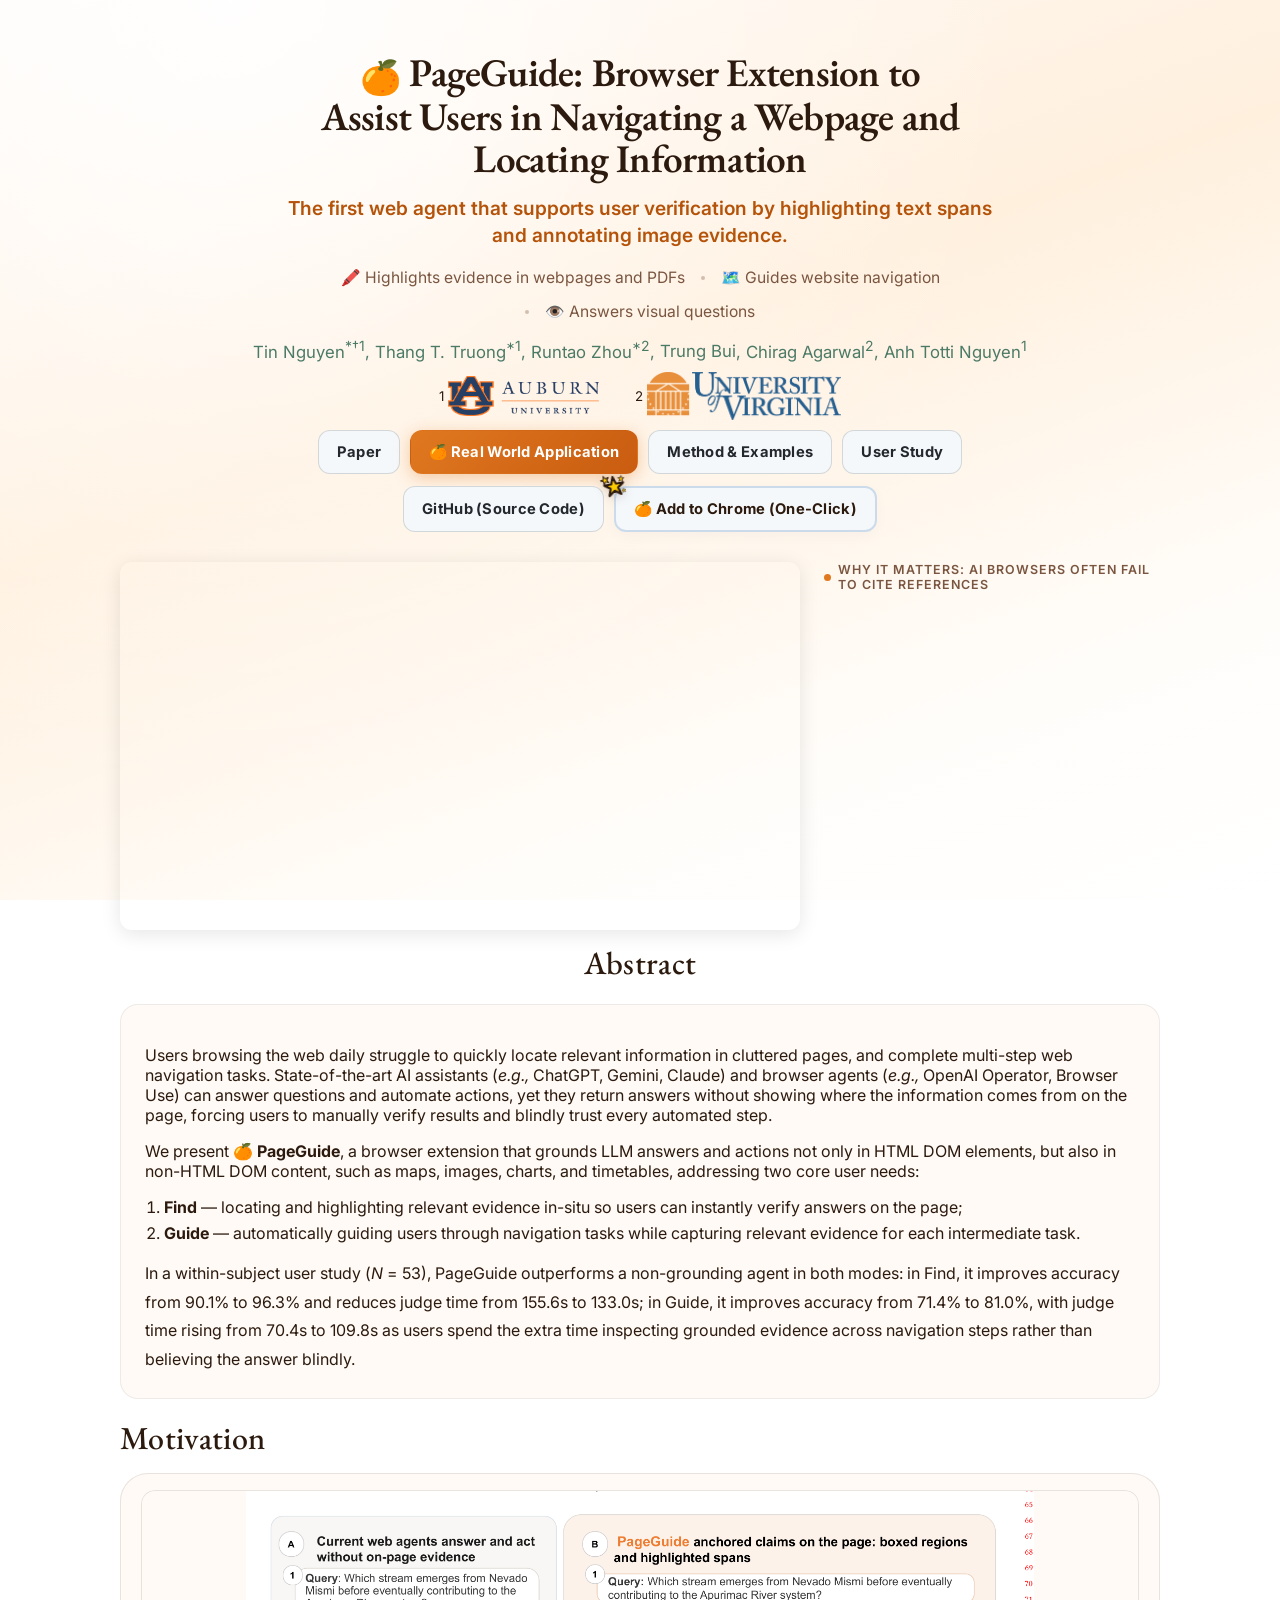
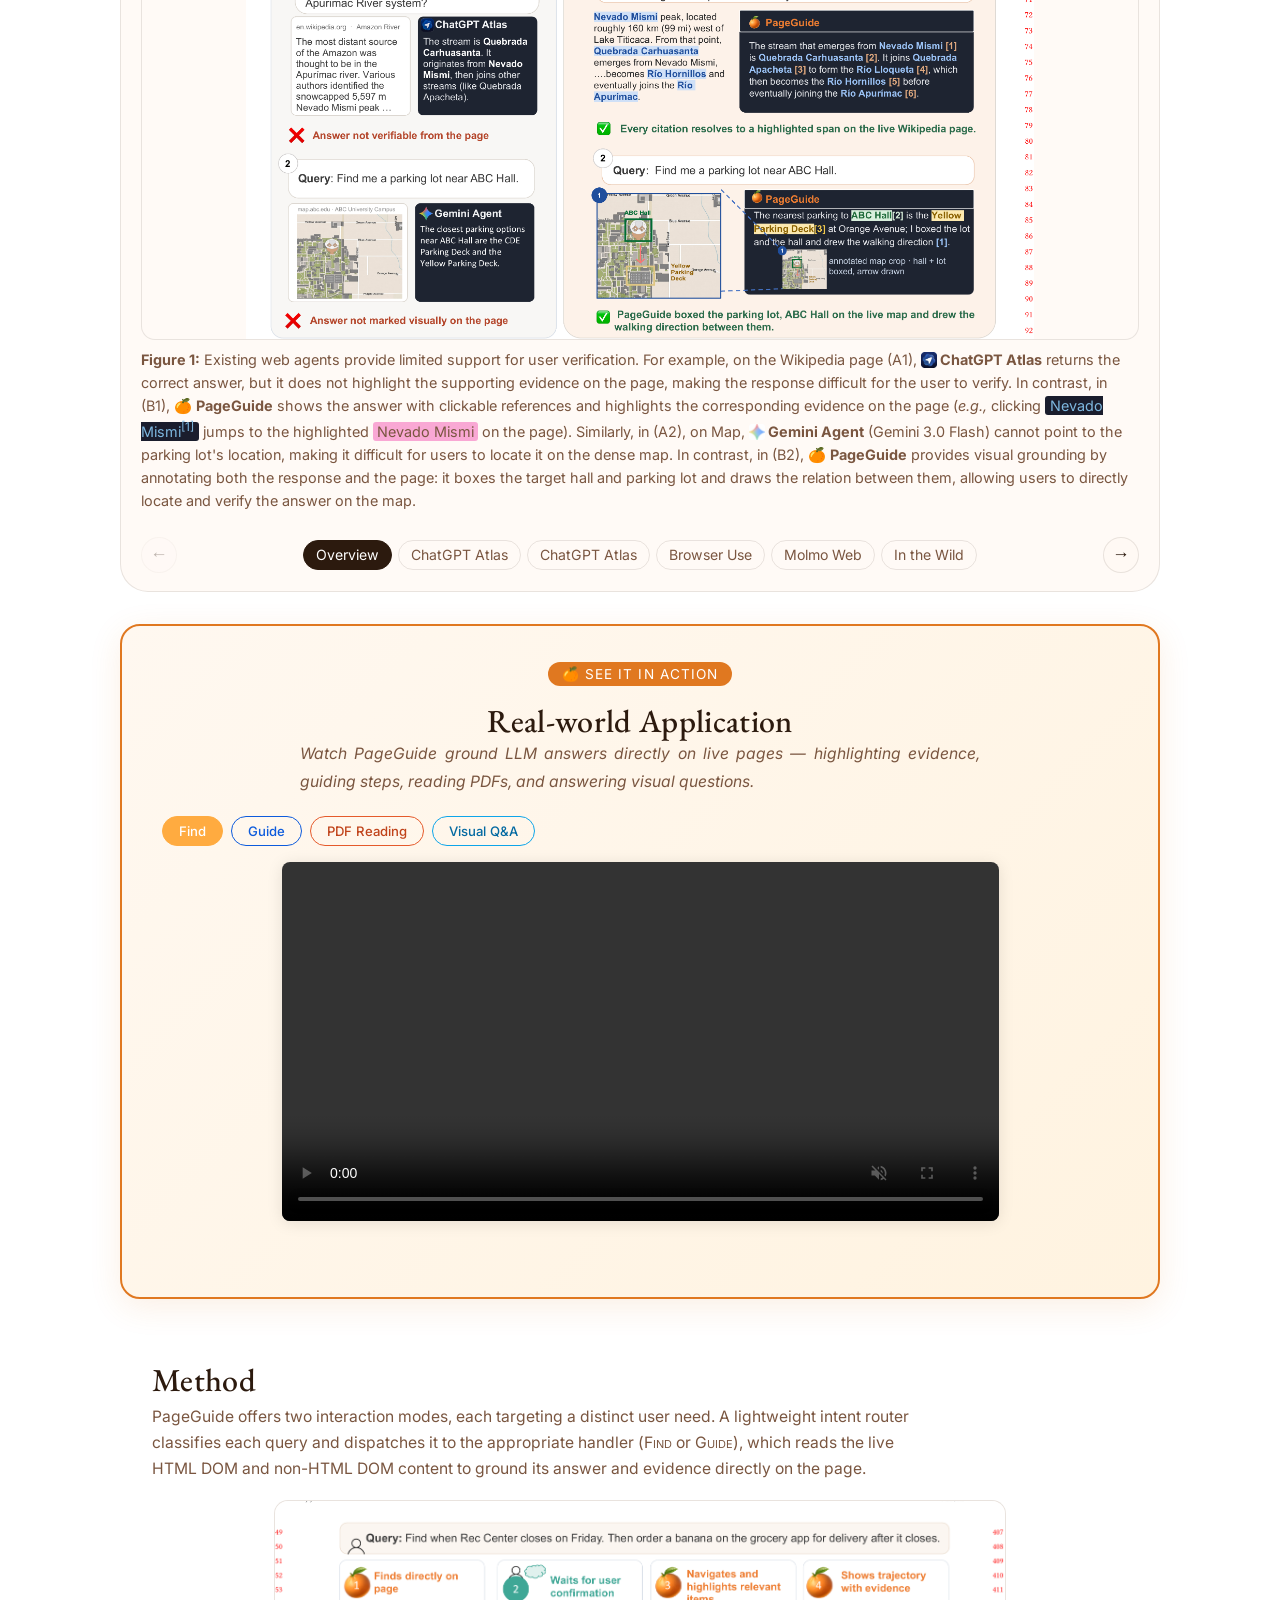
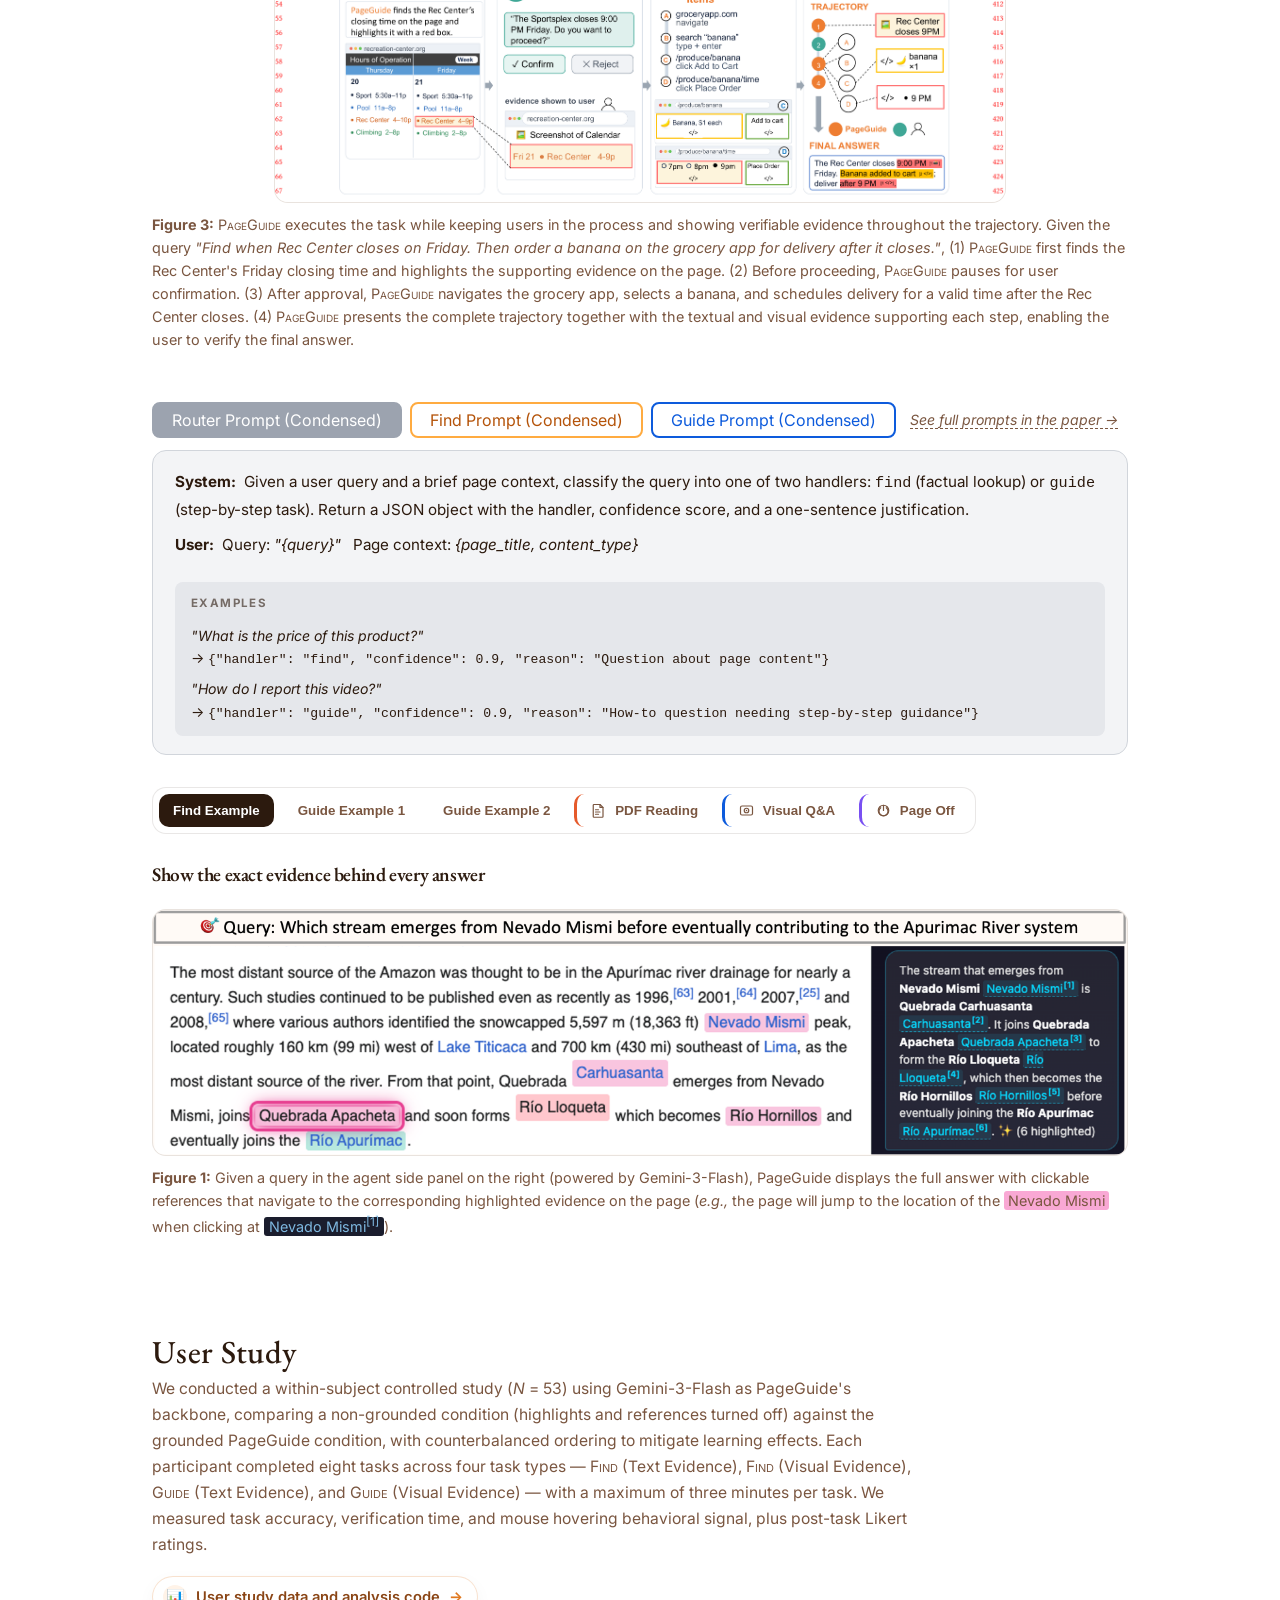
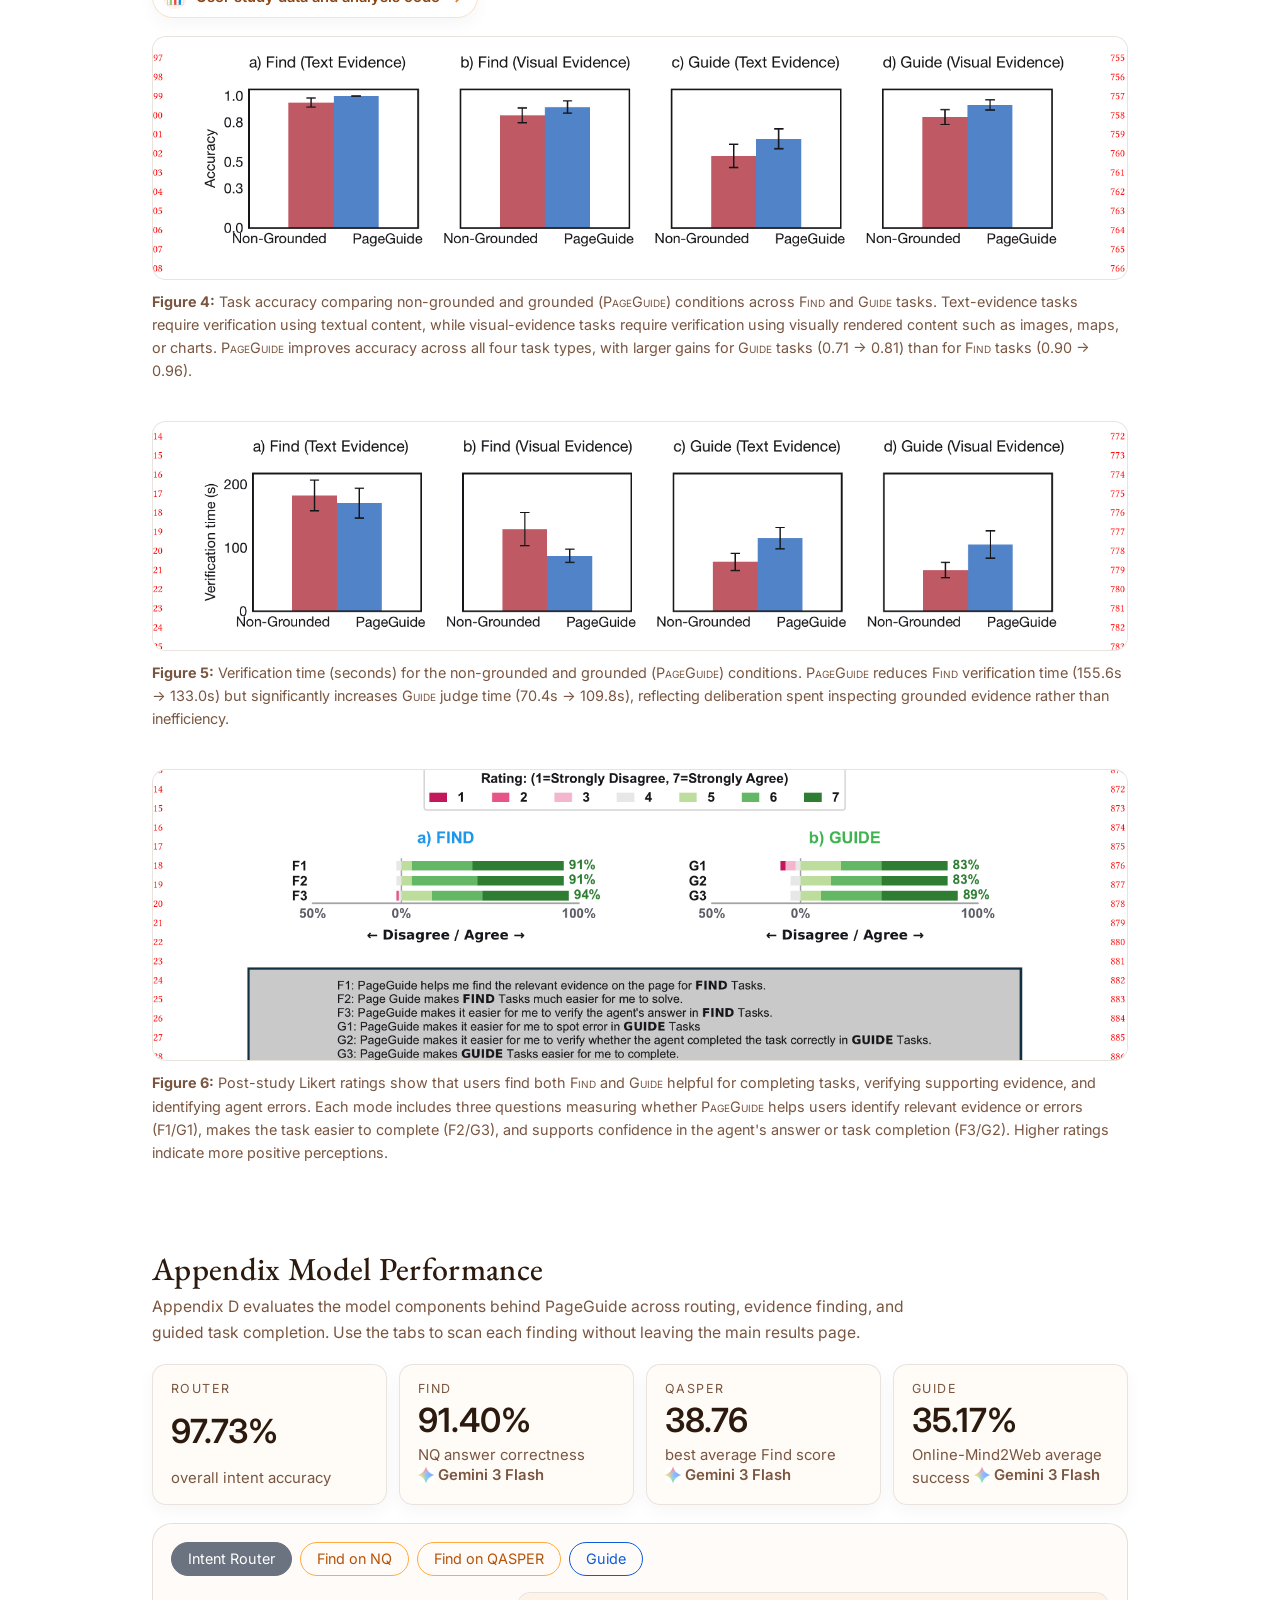
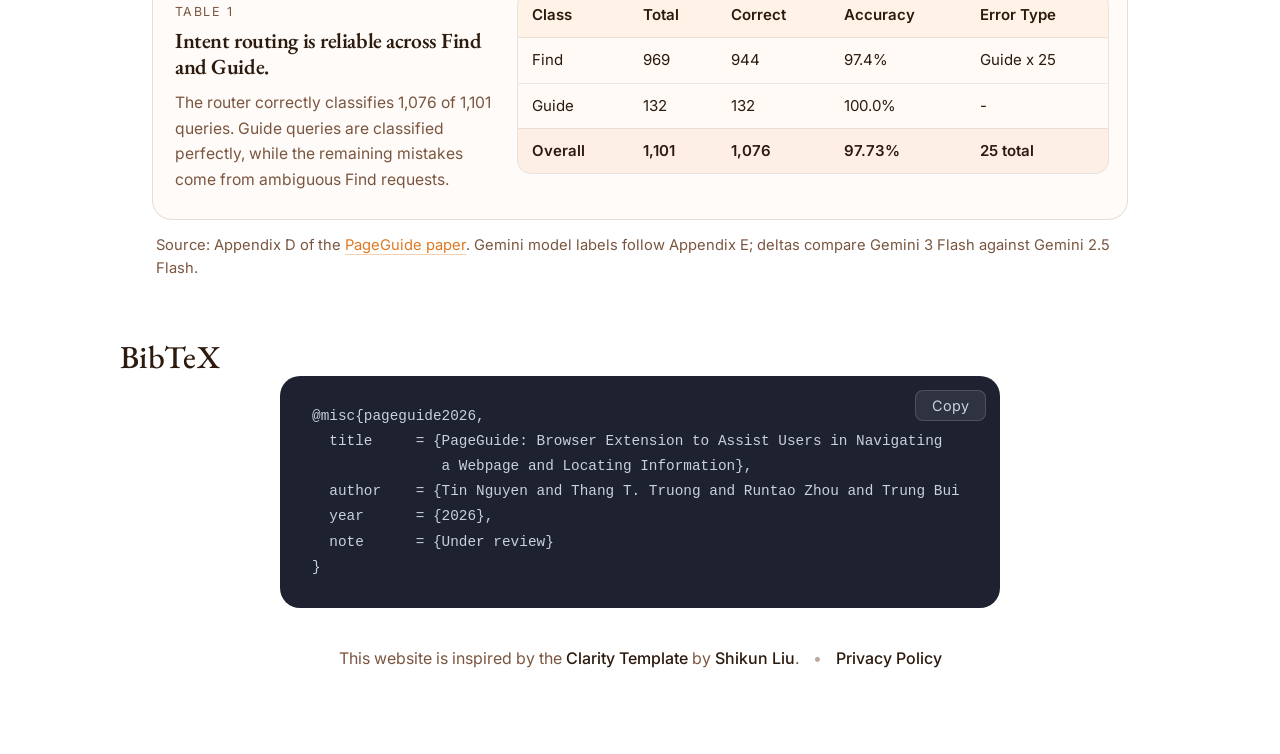
==== commit 89b48507: "Update site to match revised paper: remove Hide feature, refresh abstract/figures/user study Removes" ====
--- a/index.html
+++ b/index.html
@@ -65,7 +65,6 @@
             <p class="hero-tagline">
               <span>🖍️ Highlights evidence in webpages and PDFs</span>
               <span>🗺️ Guides website navigation</span>
-              <span>🙈 Hides distracting content</span>
               <span>👁️ Answers visual questions</span>
             </p>
             <div class="hero-authors">
@@ -158,28 +157,30 @@
           <h2 class="paper-section-title">Abstract</h2>
           <article class="callout abstract-card abstract-card-full">
             <p>
-              Users browsing the web daily struggle to locate relevant information
-              on cluttered pages, complete unfamiliar multi-step tasks, and stay
-              focused amid distracting content. State-of-the-art AI assistants
-              and browser agents return answers without showing where information
-              comes from, forcing users to manually verify results and blindly
-              trust every automated step.
+              Users browsing the web daily struggle to quickly locate relevant
+              information in cluttered pages, and complete multi-step web
+              navigation tasks. State-of-the-art AI assistants (<em>e.g.,</em>
+              ChatGPT, Gemini, Claude) and browser agents (<em>e.g.,</em>
+              OpenAI Operator, Browser Use) can answer questions and automate
+              actions, yet they return answers without showing where the
+              information comes from on the page, forcing users to manually
+              verify results and blindly trust every automated step.
             </p>
             <p>
               We present <strong>🍊 PageGuide</strong>, a browser extension that
-              grounds LLM answers directly in the HTML DOM via visual overlays,
-              addressing three core user needs:
+              grounds LLM answers and actions not only in HTML DOM elements, but
+              also in non-HTML DOM content, such as maps, images, charts, and
+              timetables, addressing two core user needs:
             <ol class="abstract-list">
               <li><strong>Find</strong> — locating and highlighting relevant evidence in-situ so users can instantly verify answers on the page;</li>
-              <li><strong>Guide</strong> — showing step-by-step instructions one at a time so users can follow and perform actions by themselves;</li>
-              <li><strong>Hide</strong> — hiding distracting content with a per-element justification and a reviewable checklist.</li>
+              <li><strong>Guide</strong> — automatically guiding users through navigation tasks while capturing relevant evidence for each intermediate task.</li>
             </ol>
             </p>
             <p>
-              In a within-subject controlled user study (<em>N</em> = 94), PageGuide outperforms unaided browsing across all modes:
-              Hide accuracy improves by 26 percentage points and task time drops by 70%;
-              Guide completion rate increases by 30 percentage points;
-              and Find reduces Ctrl+F usage by 80% and task time by 19%.
+              In a within-subject user study (<em>N</em> = 53), PageGuide outperforms a non-grounding agent in both modes:
+              in Find, it improves accuracy from 90.1% to 96.3% and reduces judge time from 155.6s to 133.0s;
+              in Guide, it improves accuracy from 71.4% to 81.0%, with judge time rising from 70.4s to 109.8s
+              as users spend the extra time inspecting grounded evidence across navigation steps rather than believing the answer blindly.
             </p>
           </article>
         </section>
@@ -194,18 +195,17 @@
               <img src="figures/three_figures.png" class="paper-figure carousel-img" alt="Motivation: existing agents vs. PageGuide" />
               <p class="figure-caption">
                 <strong>Figure 1:</strong>
-                (a) Existing web agents provide limited support for user verification. For example, on the Amazon River Wikipedia
-                page (A1), <img src="figures/icons/gpt_atlas.png" class="caption-icon" alt="ChatGPT Atlas icon" /><b>ChatGPT Atlas</b> returns the correct answer, but it does not highlight the supporting evidence on the page, making the response
-                difficult for the user to verify. On TradingView (A2), <img src="figures/icons/gpt_atlas.png" class="caption-icon" alt="ChatGPT Atlas icon" /><b>ChatGPT Atlas</b> explains how to move the price scale but does not highlight
-                the relevant Settings icon on the chart. On Map (A3), <img src="figures/icons/gemini3flash.png" class="caption-icon" alt="Gemini Agent icon" /><b>Gemini Agent</b> cannot point to the parking lot's location, making it
-                difficult for users to locate it on the dense map. (b) In contrast, in (B1), given a query in the agent side panel on the right, 🍊 <b>PageGuide</b>
-                displays the full answer with clickable references that navigate to the corresponding highlighted evidence on the page
-                (<em>e.g.,</em> the page will jump to the location of the
+                Existing web agents provide limited support for user verification. For example, on the Wikipedia page (A1),
+                <img src="figures/icons/gpt_atlas.png" class="caption-icon" alt="ChatGPT Atlas icon" /><b>ChatGPT Atlas</b> returns the correct answer, but it does not highlight the supporting evidence on the page, making the response
+                difficult for the user to verify. In contrast, in (B1), 🍊 <b>PageGuide</b> shows the answer with clickable references and highlights the
+                corresponding evidence on the page (<em>e.g.,</em> clicking
+                <span class="caption-highlight-dark">Nevado Mismi<sup>[1]</sup></span>
+                jumps to the highlighted
                 <span class="caption-highlight-pink">Nevado Mismi</span>
-                when clicking at
-                <span class="caption-highlight-dark">Nevado Mismi<sup>[1]</sup></span>).
-                In (B2), 🍊 <b>PageGuide</b> provides visual grounding for map-based answers by annotating both the response and the live page: it boxes
-                the target hall and parking lot and draws the walking direction between them, allowing users to directly locate and verify the answer on the map.
+                on the page). Similarly, in (A2), on Map, <img src="figures/icons/gemini3flash.png" class="caption-icon" alt="Gemini Agent icon" /><b>Gemini Agent</b> (Gemini 3.0 Flash) cannot point to the parking lot's location, making it
+                difficult for users to locate it on the dense map. In contrast, in (B2), 🍊 <b>PageGuide</b> provides visual grounding by annotating both the
+                response and the page: it boxes the target hall and parking lot and draws the relation between them, allowing users to directly locate
+                and verify the answer on the map.
               </p>
             </div>
 
@@ -222,11 +222,6 @@
             <div class="carousel-slide">
               <img src="figures/extension_failures/browseruse.png" class="paper-figure carousel-img" alt="Browser Use failure case" />
               <p class="figure-caption"><strong>Browser Use.</strong> Autonomously executes actions without showing where each step is performed on the page — users cannot verify or intervene at each stage.</p>
-            </div>
-
-            <div class="carousel-slide">
-              <img src="figures/extension_failures/gemini_agent.png" class="paper-figure carousel-img" alt="Gemini Agent failure case" />
-              <p class="figure-caption"><strong>Gemini Agent.</strong> Cannot directly hide specific content requested by the user; the page remains unchanged after the request.</p>
             </div>
 
             <div class="carousel-slide">
@@ -253,9 +248,8 @@
               <button class="carousel-label-btn" data-slide="1">ChatGPT Atlas</button>
               <button class="carousel-label-btn" data-slide="2">ChatGPT Atlas</button>
               <button class="carousel-label-btn" data-slide="3">Browser Use</button>
-              <button class="carousel-label-btn" data-slide="4">Gemini Agent</button>
-              <button class="carousel-label-btn" data-slide="5">Molmo Web</button>
-              <button class="carousel-label-btn" data-slide="6">In the Wild</button>
+              <button class="carousel-label-btn" data-slide="4">Molmo Web</button>
+              <button class="carousel-label-btn" data-slide="5">In the Wild</button>
             </div>
             <button class="carousel-btn" id="carouselNext" aria-label="Next">&#8594;</button>
           </div>
@@ -264,18 +258,16 @@
         <div class="realworld-highlight" id="videos">
           <div class="realworld-label">🍊 See it in action</div>
           <h2 class="paper-section-title realworld-title">Real-world Application</h2>
-          <p class="paper-section-intro realworld-intro">Watch PageGuide ground LLM answers directly on live pages — highlighting evidence, guiding steps, hiding clutter, reading PDFs, and answering visual questions.</p>
+          <p class="paper-section-intro realworld-intro">Watch PageGuide ground LLM answers directly on live pages — highlighting evidence, guiding steps, reading PDFs, and answering visual questions.</p>
           <div class="video-switch">
             <button class="video-pill video-pill-find is-active" data-video="find">Find</button>
             <button class="video-pill video-pill-guide" data-video="guide">Guide</button>
-            <button class="video-pill video-pill-hide" data-video="hide">Hide</button>
             <button class="video-pill video-pill-pdf" data-video="pdf">PDF Reading</button>
             <button class="video-pill video-pill-vqa" data-video="vqa">Visual Q&amp;A</button>
           </div>
           <div class="video-stage" id="demo-videos-container">
             <video class="video-player is-active" data-video-panel="find" src="videos/find.mp4" controls loop playsinline muted></video>
             <video class="video-player" data-video-panel="guide" src="videos/guide.mp4" controls loop playsinline muted></video>
-            <video class="video-player" data-video-panel="hide" src="videos/hide.mp4" controls loop playsinline muted></video>
             <video class="video-player" data-video-panel="pdf" src="videos/pdf_asking.mp4" controls loop playsinline muted></video>
             <video class="video-player" data-video-panel="vqa" src="videos/visual_asking.mp4" controls loop playsinline muted></video>
           </div>
@@ -284,34 +276,28 @@
         <section class="modes-section" id="modes">
           <h2 class="paper-section-title section-title-left">Method</h2>
           <p class="paper-section-intro section-intro-left">
-            PageGuide offers three interaction modes, each targeting a distinct user need.
-            A lightweight intent router classifies each query and dispatches it to the appropriate handler,
-            which reads the live HTML DOM and performs a grounded action directly on the page.
+            PageGuide offers two interaction modes, each targeting a distinct user need.
+            A lightweight intent router classifies each query and dispatches it to the appropriate handler
+            (<sc>Find</sc> or <sc>Guide</sc>), which reads the live HTML DOM and non-HTML DOM content
+            to ground its answer and evidence directly on the page.
           </p>
 
           <!-- System overview figure -->
           <div class="method-workflow">
             <img
-              src="figures/workflow_v2.png"
+              src="figures/workflow_trajectory.png"
               class="paper-figure method-workflow-img"
-              alt="PageGuide system workflow"
+              alt="PageGuide executing a task while keeping users in the process"
             />
             <p class="figure-caption">
-              <strong>Figure 4:</strong> Given a user query, the Router assigns it to one of
-              three handlers, after which the agent reads the HTML DOM
-              and produces the corresponding final state. (a) <sc>Find</sc>
-              (<span class="caption-arrow caption-arrow-find">——▶</span>): for
-              factual lookup queries (<em>e.g., "How many episodes in the movie Stranger Things?"</em>),
-              the agent locates supporting evidence spans; the final state highlights relevant elements directly
-              on the page (<em>e.g.,</em> <span class="caption-highlight-yellow">&nbsp;&nbsp;&nbsp;&nbsp;</span>).
-              (b) <sc>Guide</sc> (<span class="caption-arrow caption-arrow-guide">——▶</span>): for navigation queries
-              (<em>e.g., "How do I change my password?"</em>), the agent iteratively
-              generates actions and incorporates feedback; the final state
-              is the target page reached after completing the steps (<em>e.g.,</em> the
-              Change Password form). (c) <sc>Hide</sc> (<span class="caption-arrow caption-arrow-hide">——▶</span>): for content-hiding
-              queries (<em>e.g., "Hide political posts"</em>), the agent scores HTML
-              DOM elements based on the user's intent; the final state hides
-              the matched elements on the page.
+              <strong>Figure 3:</strong> <sc>PageGuide</sc> executes the task while keeping users in the process and showing
+              verifiable evidence throughout the trajectory. Given the query <em>"Find when Rec Center closes on Friday.
+              Then order a banana on the grocery app for delivery after it closes."</em>, (1) <sc>PageGuide</sc> first finds
+              the Rec Center's Friday closing time and highlights the supporting evidence on the page. (2) Before proceeding,
+              <sc>PageGuide</sc> pauses for user confirmation. (3) After approval, <sc>PageGuide</sc> navigates the grocery app,
+              selects a banana, and schedules delivery for a valid time after the Rec Center closes. (4) <sc>PageGuide</sc>
+              presents the complete trajectory together with the textual and visual evidence supporting each step, enabling
+              the user to verify the final answer.
             </p>
           </div>
 
@@ -321,19 +307,17 @@
               <button class="prompt-pill prompt-pill-router is-active" data-prompt="router">Router Prompt (Condensed)</button>
               <button class="prompt-pill prompt-pill-find" data-prompt="find">Find Prompt (Condensed)</button>
               <button class="prompt-pill prompt-pill-guide" data-prompt="guide">Guide Prompt (Condensed)</button>
-              <button class="prompt-pill prompt-pill-hide" data-prompt="hide">Hide Prompt (Condensed)</button>
               <a class="prompt-paper-link" href="#" target="_blank" rel="noreferrer">See full prompts in the paper →</a>
             </div>
 
             <div class="prompt-panel is-active" data-prompt-panel="router">
               <div class="prompt-box prompt-box-router">
-                <p><span class="prompt-role">System:</span> Given a user query and a brief page context, classify the query into one of three handlers: <code>find</code> (factual lookup), <code>guide</code> (step-by-step task), or <code>hide</code> (content hiding). Return a JSON object with the handler, confidence score, and a one-sentence justification.</p>
+                <p><span class="prompt-role">System:</span> Given a user query and a brief page context, classify the query into one of two handlers: <code>find</code> (factual lookup) or <code>guide</code> (step-by-step task). Return a JSON object with the handler, confidence score, and a one-sentence justification.</p>
                 <p><span class="prompt-role">User:</span> Query: <em>"{query}"</em> &nbsp; Page context: <em>{page_title, content_type}</em></p>
                 <div class="prompt-example prompt-example-router">
                   <span class="prompt-example-label">Examples</span>
                   <p><em>"What is the price of this product?"</em><br>→ <code>{"handler": "find", "confidence": 0.9, "reason": "Question about page content"}</code></p>
                   <p><em>"How do I report this video?"</em><br>→ <code>{"handler": "guide", "confidence": 0.9, "reason": "How-to question needing step-by-step guidance"}</code></p>
-                  <p><em>"Hide the ads on this page"</em><br>→ <code>{"handler": "hide", "confidence": 0.95, "reason": "Request to hide ads"}</code></p>
                 </div>
               </div>
             </div>
@@ -365,18 +349,6 @@
                 </div>
               </div>
             </div>
-
-            <div class="prompt-panel" data-prompt-panel="hide">
-              <div class="prompt-box prompt-box-hide">
-                <p><span class="prompt-role">System:</span> Given a hiding request and a structured HTML DOM element index, identify all elements that match the user's intent. For each matched element, return: (1) the element index, (2) a one-sentence justification, and (3) a short content snippet. Return at most 15 items; pick the most prominent if more match.</p>
-                <p><span class="prompt-role">User:</span> Request: <em>"{query}"</em> &nbsp; HTML DOM index: <em>{element_id, text, tag, bbox}</em></p>
-                <div class="prompt-example prompt-example-hide">
-                  <span class="prompt-example-label">Example</span>
-                  <p><em>Request: "Hide the ads on this page"</em><br>
-                  → <code>{"found": [{"index": 12, "reason": "Sponsored post marked as 'Ad'", "snippet": "Limited-time offer: Get 30% off today."}, {"index": 47, "reason": "Promoted banner advertisement", "snippet": "Shop now — exclusive deal"}], "message": "Found 2 advertisement elements on the page"}</code></p>
-                </div>
-              </div>
-            </div>
           </div>
 
           <!-- Tab buttons -->
@@ -384,7 +356,6 @@
             <button class="mode-pill is-active" data-mode="find" role="tab">Find Example</button>
             <button class="mode-pill" data-mode="guide" role="tab">Guide Example 1</button>
             <button class="mode-pill" data-mode="guide2" role="tab">Guide Example 2</button>
-            <button class="mode-pill" data-mode="hide" role="tab">Hide Example</button>
             <button class="mode-pill mode-pill-pdf" data-mode="pdf" role="tab">
               <svg class="mode-pill-icon" viewBox="0 0 20 20" fill="none" stroke="currentColor" stroke-width="1.6" stroke-linecap="round" stroke-linejoin="round" aria-hidden="true"><path d="M4 2h8l4 4v12a1 1 0 0 1-1 1H4a1 1 0 0 1-1-1V3a1 1 0 0 1 1-1z"/><path d="M12 2v4h4"/><path d="M6 9h4M6 12h6M6 15h4"/></svg>
               PDF Reading
@@ -457,23 +428,6 @@
               </div>
             </article>
 
-            <!-- Hide -->
-            <article class="mode-block" data-panel="hide">
-              <div class="mode-block-copy">
-                <h3>Remove distractions with a transparent, reviewable process</h3>
-              </div>
-              <div class="mode-block-figure">
-                <img src="figures/hide_example_2.png" class="paper-figure" alt="Hide mode example" />
-                <p class="figure-caption">
-                  <strong>Figure 3:</strong> On social platforms such as X.com, users often encounter repetitive or distracting content.
-                  Given the query <em>"Can you hide advertisements?"</em>,
-                  <sc>PageGuide</sc> identifies matching HTML DOM elements and surfaces a summary pop-up on the right
-                  listing the detected items. The user can review and confirm the selection before the action is applied—each confirmed element
-                  is hidden via CSS <span class="caption-code-red">display:none</span>, keeping the surrounding layout intact.
-                </p>
-              </div>
-            </article>
-
             <!-- PDF Reading -->
             <article class="mode-block" data-panel="pdf">
               <div class="mode-block-copy">
@@ -528,11 +482,12 @@
         <section class="results-section" id="results">
           <h2 class="paper-section-title section-title-left">User Study</h2>
           <p class="paper-section-intro section-intro-left">
-            We conducted a within-subject controlled study (<em>N</em> = 94) on real websites,
+            We conducted a within-subject controlled study (<em>N</em> = 53) using Gemini-3-Flash as PageGuide's backbone,
+            comparing a non-grounded condition (highlights and references turned off) against the grounded PageGuide condition,
             with counterbalanced ordering to mitigate learning effects.
-            Each participant completed 6 tasks (2 per mode) under both a control condition
-            (standard browser tools) and an extension condition.
-            We measured task accuracy, completion time, and behavioral signals (Ctrl+F, clicks, scrolls).
+            Each participant completed eight tasks across four task types — <sc>Find</sc> (Text Evidence), <sc>Find</sc> (Visual Evidence),
+            <sc>Guide</sc> (Text Evidence), and <sc>Guide</sc> (Visual Evidence) — with a maximum of three minutes per task.
+            We measured task accuracy, verification time, and mouse hovering behavioral signal, plus post-task Likert ratings.
           </p>
           <p class="study-data-link">
             <a href="https://github.com/tin-xai/pageguide/tree/analyze_userstudy" target="_blank" rel="noreferrer">
@@ -550,89 +505,48 @@
                 <img
                   src="figures/overall_accuracy.png"
                   class="paper-figure paper-figure-wide"
-                  alt="Task accuracy across modes"
+                  alt="Task accuracy across Find and Guide, text and visual evidence"
                 />
                 <p class="figure-caption">
-                  <strong>Figure 5:</strong> Task performance comparing control and extension conditions across all three features.
-                  <sc>Find</sc> and <sc>Guide</sc> are evaluated by accuracy (proportion of correctly completed tasks);
-                  <sc>Hide</sc> is evaluated by accuracy (proportion of target elements correctly identified).
-                  <sc>PageGuide</sc> improves performance in all features: <sc>Find</sc> (0.81 → 0.86),
-                  <sc>Guide</sc> (0.23 → 0.53), and <sc>Hide</sc> accuracy (0.30 → 0.56),
-                  with the largest gains in <sc>Guide</sc> and <sc>Hide</sc>.
-                </p>
-              </div>
-            </div>
-
-            <!-- Row 2: Task completion time -->
+                  <strong>Figure 4:</strong> Task accuracy comparing non-grounded and grounded (<sc>PageGuide</sc>) conditions
+                  across <sc>Find</sc> and <sc>Guide</sc> tasks. Text-evidence tasks require verification using textual content,
+                  while visual-evidence tasks require verification using visually rendered content such as images, maps, or charts.
+                  <sc>PageGuide</sc> improves accuracy across all four task types, with larger gains for <sc>Guide</sc>
+                  tasks (0.71 → 0.81) than for <sc>Find</sc> tasks (0.90 → 0.96).
+                </p>
+              </div>
+            </div>
+
+            <!-- Row 2: Verification time -->
             <div class="results-figure-row">
               <div class="results-figure-item results-figure-wide">
                 <img
                   src="figures/completion_time_plot.png"
                   class="paper-figure paper-figure-wide"
-                  alt="Task completion time comparison"
+                  alt="Verification time across Find and Guide, text and visual evidence"
                 />
                 <p class="figure-caption">
-                  <strong>Figure 6:</strong> Task completion time (seconds) for the control and extension conditions,
-                  restricted to correctly completed tasks. Each box shows the median and interquartile range across participants.
-                  <sc>PageGuide</sc> reduces completion time across all three features:
-                  <sc>Find</sc> (65.2s → 52.8s), <sc>Hide</sc> (104s → 31.7s), and <sc>Guide</sc> (95.8s → 66.7s),
-                  with the largest gain observed in <sc>Hide</sc>.
-                </p>
-              </div>
-            </div>
-
-            <!-- Row 2: Behavioral signals overall -->
-            <div class="results-figure-row">
-              <div class="results-figure-item results-figure-wide">
-                <img
-                  src="figures/behavioral_overview.png"
-                  class="paper-figure paper-figure-wide"
-                  alt="Behavioral signals overview"
-                />
-                <p class="figure-caption">
-                  <strong>Figure 7:</strong> Behavioral signals (mean ± SE) comparing the control and extension conditions.
-                  Each bar shows the average count or distance per task for five metrics: Ctrl+F presses, text selections,
-                  mouse clicks, scroll count, and mouse movement distance. All five metrics decrease substantially with
-                  <sc>PageGuide</sc>, indicating that users rely less on manual search and perform fewer interactions
-                  to complete the same tasks.
-                </p>
-              </div>
-            </div>
-
-            <!-- Row 3: Behavioral signals by task type -->
-            <div class="results-figure-row">
-              <div class="results-figure-item results-figure-wide">
-                <img
-                  src="figures/behavioral_by_task.png"
-                  class="paper-figure paper-figure-wide"
-                  alt="Behavioral signals by task type"
-                />
-                <p class="figure-caption">
-                  <strong>Figure 8:</strong> Behavioral metrics (mean ± SE) broken down by task type
-                  (<sc>Find</sc>, <sc>Guide</sc>, <sc>Hide</sc>) and condition. While <sc>Find</sc> and <sc>Hide</sc>
-                  show consistent reductions across all signals, <sc>Guide</sc> shows a different pattern:
-                  page visits and mouse movement distance increase with <sc>PageGuide</sc>, reflecting that
-                  the extension actively guides users to navigate to new pages as part of the task.
-                </p>
-              </div>
-            </div>
-
-            <!-- Row 4: Likert ratings -->
+                  <strong>Figure 5:</strong> Verification time (seconds) for the non-grounded and grounded (<sc>PageGuide</sc>) conditions.
+                  <sc>PageGuide</sc> reduces <sc>Find</sc> verification time (155.6s → 133.0s) but significantly increases <sc>Guide</sc>
+                  judge time (70.4s → 109.8s), reflecting deliberation spent inspecting grounded evidence rather than inefficiency.
+                </p>
+              </div>
+            </div>
+
+            <!-- Row 3: Likert ratings -->
             <div class="results-figure-row">
               <div class="results-figure-item results-figure-wide">
                 <img
                   src="figures/survey_diverging_likert.png"
                   class="paper-figure paper-figure-wide"
-                  alt="Post-study Likert ratings"
+                  alt="Post-study Likert ratings for Find and Guide"
                 />
                 <p class="figure-caption">
-                  <strong>Figure 9:</strong> Post-study Likert ratings (1 = Strongly Disagree, 7 = Strongly Agree)
-                  for each interaction mode. Each mode includes three questions: whether <sc>PageGuide</sc> is accurate
-                  or gives correct guidance (F1/G1), whether it makes the task easier (F2/G2/H2), and whether the task
-                  would be difficult to complete without it (F3/G3/H3). Bars extending to the right indicate agreement.
-                  <sc>Find</sc> and <sc>Hide</sc> show the most concentrated positive distributions
-                  (89–91% agreement on ease of use), while <sc>Guide</sc> shows slightly more variance,
-                  reflecting the added complexity of multi-step procedural tasks.
+                  <strong>Figure 6:</strong> Post-study Likert ratings show that users find both <sc>Find</sc> and <sc>Guide</sc> helpful
+                  for completing tasks, verifying supporting evidence, and identifying agent errors. Each mode includes three questions
+                  measuring whether <sc>PageGuide</sc> helps users identify relevant evidence or errors (F1/G1), makes the task easier
+                  to complete (F2/G3), and supports confidence in the agent's answer or task completion (F3/G2). Higher ratings indicate
+                  more positive perceptions.
                 </p>
               </div>
             </div>
@@ -644,14 +558,14 @@
           <h2 class="paper-section-title appendix-title">Appendix Model Performance</h2>
           <p class="paper-section-intro appendix-intro">
             Appendix D evaluates the model components behind PageGuide across routing, evidence finding,
-            guided task completion, and semantic hiding. Use the tabs to scan each finding without leaving
+            and guided task completion. Use the tabs to scan each finding without leaving
             the main results page.
           </p>
 
           <div class="appendix-summary-grid" aria-label="Appendix model performance highlights">
             <div class="appendix-summary-card">
               <span class="appendix-summary-label">Router</span>
-              <strong>97.68%</strong>
+              <strong>97.73%</strong>
               <span>overall intent accuracy</span>
             </div>
             <div class="appendix-summary-card">
@@ -668,11 +582,6 @@
               <span class="appendix-summary-label">Guide</span>
               <strong>35.17%</strong>
               <span>Online-Mind2Web average success <span class="model-badge"><img src="figures/icons/gemini3flash_paper.png" alt="Gemini 3 Flash icon" />Gemini 3 Flash</span></span>
-            </div>
-            <div class="appendix-summary-card">
-              <span class="appendix-summary-label">Hide</span>
-              <strong>50.92</strong>
-              <span>average precision / recall / F1 <span class="model-badge"><img src="figures/icons/gemini3flash_paper.png" alt="Gemini 3 Flash icon" />Gemini 3 Flash</span></span>
             </div>
           </div>
 
@@ -682,16 +591,15 @@
               <button class="appendix-pill appendix-pill-find" data-appendix="nq" role="tab" aria-selected="false">Find on NQ</button>
               <button class="appendix-pill appendix-pill-find" data-appendix="qasper" role="tab" aria-selected="false">Find on QASPER</button>
               <button class="appendix-pill appendix-pill-guide" data-appendix="guide" role="tab" aria-selected="false">Guide</button>
-              <button class="appendix-pill appendix-pill-hide" data-appendix="hide" role="tab" aria-selected="false">Hide</button>
             </div>
 
             <article class="appendix-panel is-active" data-appendix-panel="router" role="tabpanel">
               <div class="appendix-panel-copy">
                 <span class="appendix-kicker">Table 1</span>
-                <h3>Intent routing is reliable across Find, Guide, and Hide.</h3>
+                <h3>Intent routing is reliable across Find and Guide.</h3>
                 <p>
-                  The router correctly classifies 1,180 of 1,208 queries. Guide queries are classified perfectly,
-                  while the remaining mistakes come from ambiguous Find and Hide requests.
+                  The router correctly classifies 1,076 of 1,101 queries. Guide queries are classified perfectly,
+                  while the remaining mistakes come from ambiguous Find requests.
                 </p>
               </div>
               <div class="appendix-table-wrap">
@@ -708,8 +616,7 @@
                   <tbody>
                     <tr><td>Find</td><td>969</td><td>944</td><td>97.4%</td><td>Guide x 25</td></tr>
                     <tr><td>Guide</td><td>132</td><td>132</td><td>100.0%</td><td>-</td></tr>
-                    <tr><td>Hide</td><td>107</td><td>104</td><td>97.2%</td><td>Find x 3</td></tr>
-                    <tr class="appendix-total-row"><td>Overall</td><td>1,208</td><td>1,180</td><td>97.68%</td><td>28 total</td></tr>
+                    <tr class="appendix-total-row"><td>Overall</td><td>1,101</td><td>1,076</td><td>97.73%</td><td>25 total</td></tr>
                   </tbody>
                 </table>
               </div>
@@ -803,35 +710,6 @@
                 </table>
               </div>
             </article>
-
-            <article class="appendix-panel" data-appendix-panel="hide" role="tabpanel">
-              <div class="appendix-panel-copy">
-                <span class="appendix-kicker">Table 5</span>
-                <h3>Hide improves recall and overall hiding quality.</h3>
-                <p>
-                  On the self-collected dataset, Gemini 3 Flash identifies more query-matching elements,
-                  raising recall by 12.52 points and the average metric by 7.18 points.
-                </p>
-              </div>
-              <div class="appendix-table-wrap">
-                <table class="appendix-table">
-                  <thead>
-                    <tr>
-                      <th>Model</th>
-                      <th>Precision</th>
-                      <th>Recall</th>
-                      <th>F1</th>
-                      <th>Avg</th>
-                    </tr>
-                  </thead>
-                  <tbody>
-                    <tr><td><span class="model-badge model-badge-table"><img src="figures/icons/gemini25flash.png" alt="Gemini 2.5 Flash icon" />Gemini 2.5 Flash</span></td><td>42.82</td><td>46.84</td><td>41.56</td><td>43.74</td></tr>
-                    <tr><td><span class="model-badge model-badge-table"><img src="figures/icons/gemini3flash_paper.png" alt="Gemini 3 Flash icon" />Gemini 3 Flash</span></td><td>45.98</td><td>59.36</td><td>47.42</td><td>50.92</td></tr>
-                    <tr class="appendix-delta-row"><td>Delta</td><td>+3.16</td><td>+12.52</td><td>+5.86</td><td>+7.18</td></tr>
-                  </tbody>
-                </table>
-              </div>
-            </article>
           </div>
 
           <p class="appendix-note">
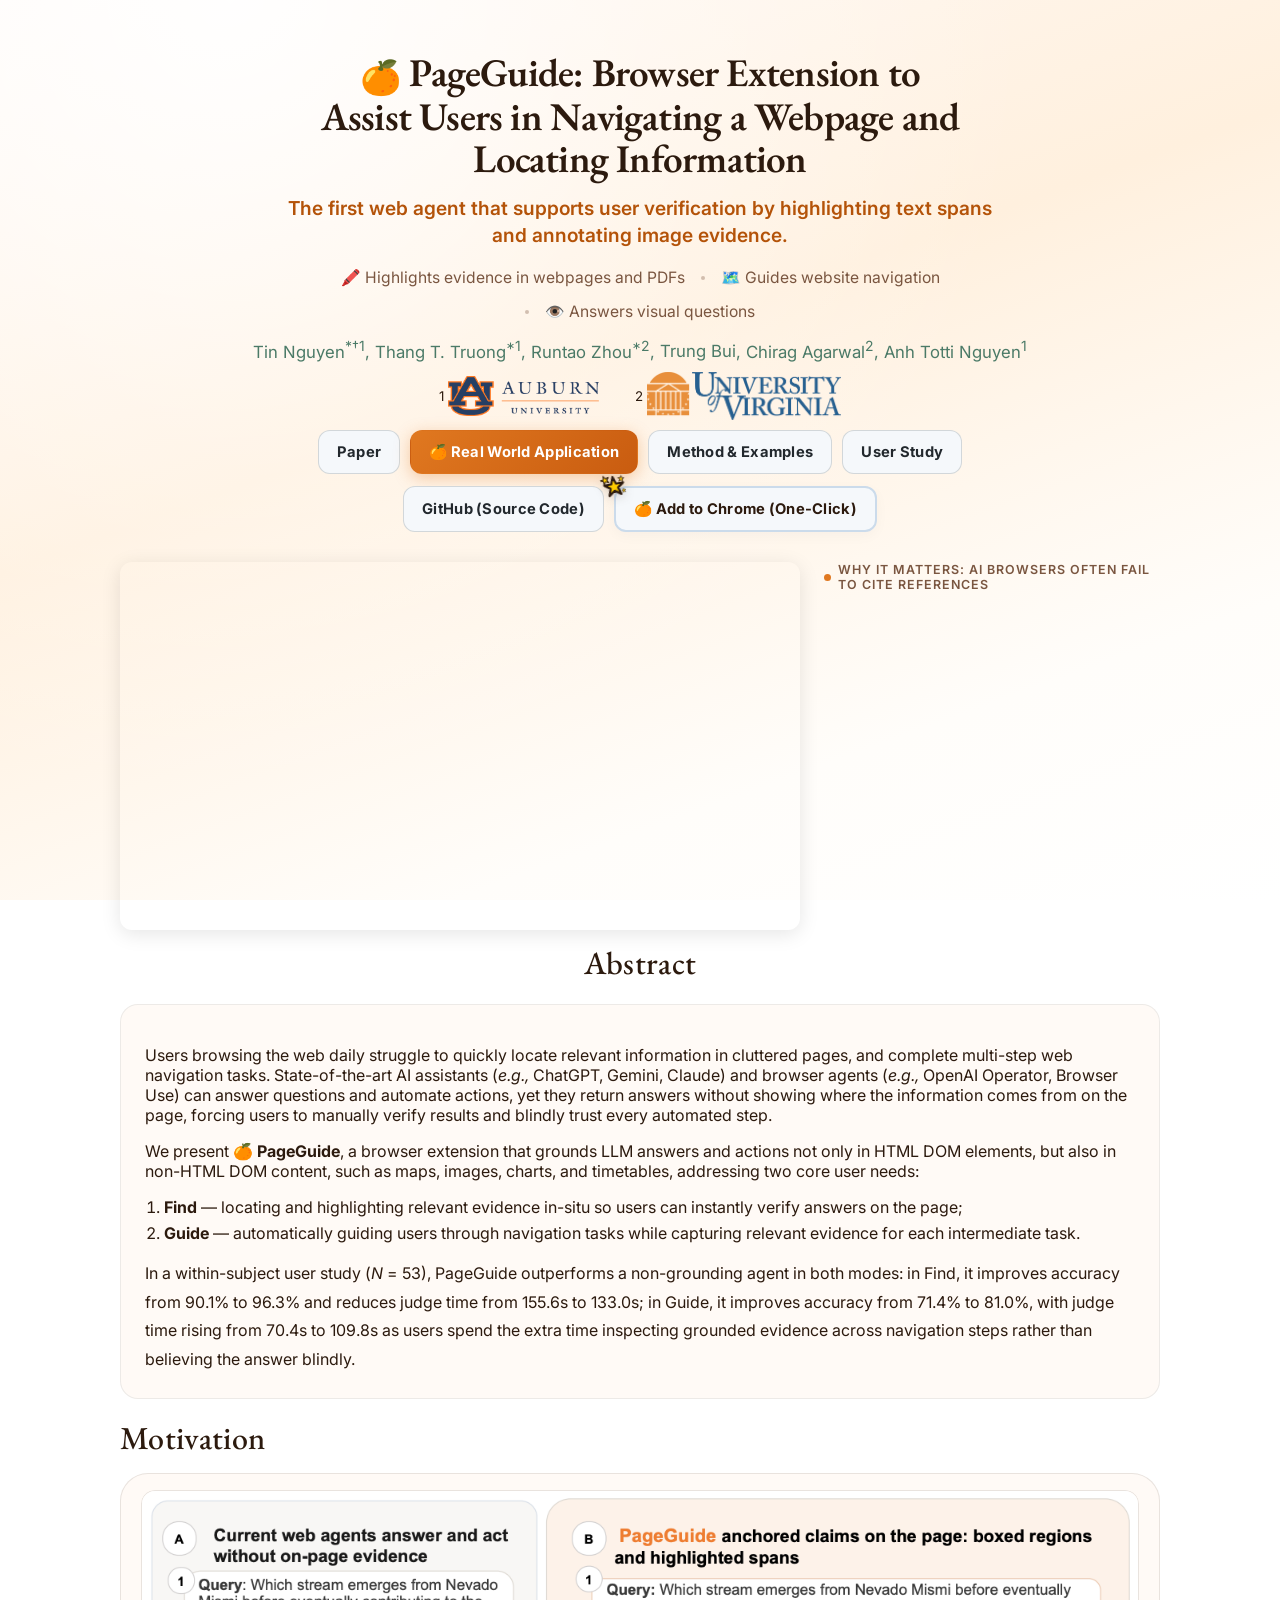
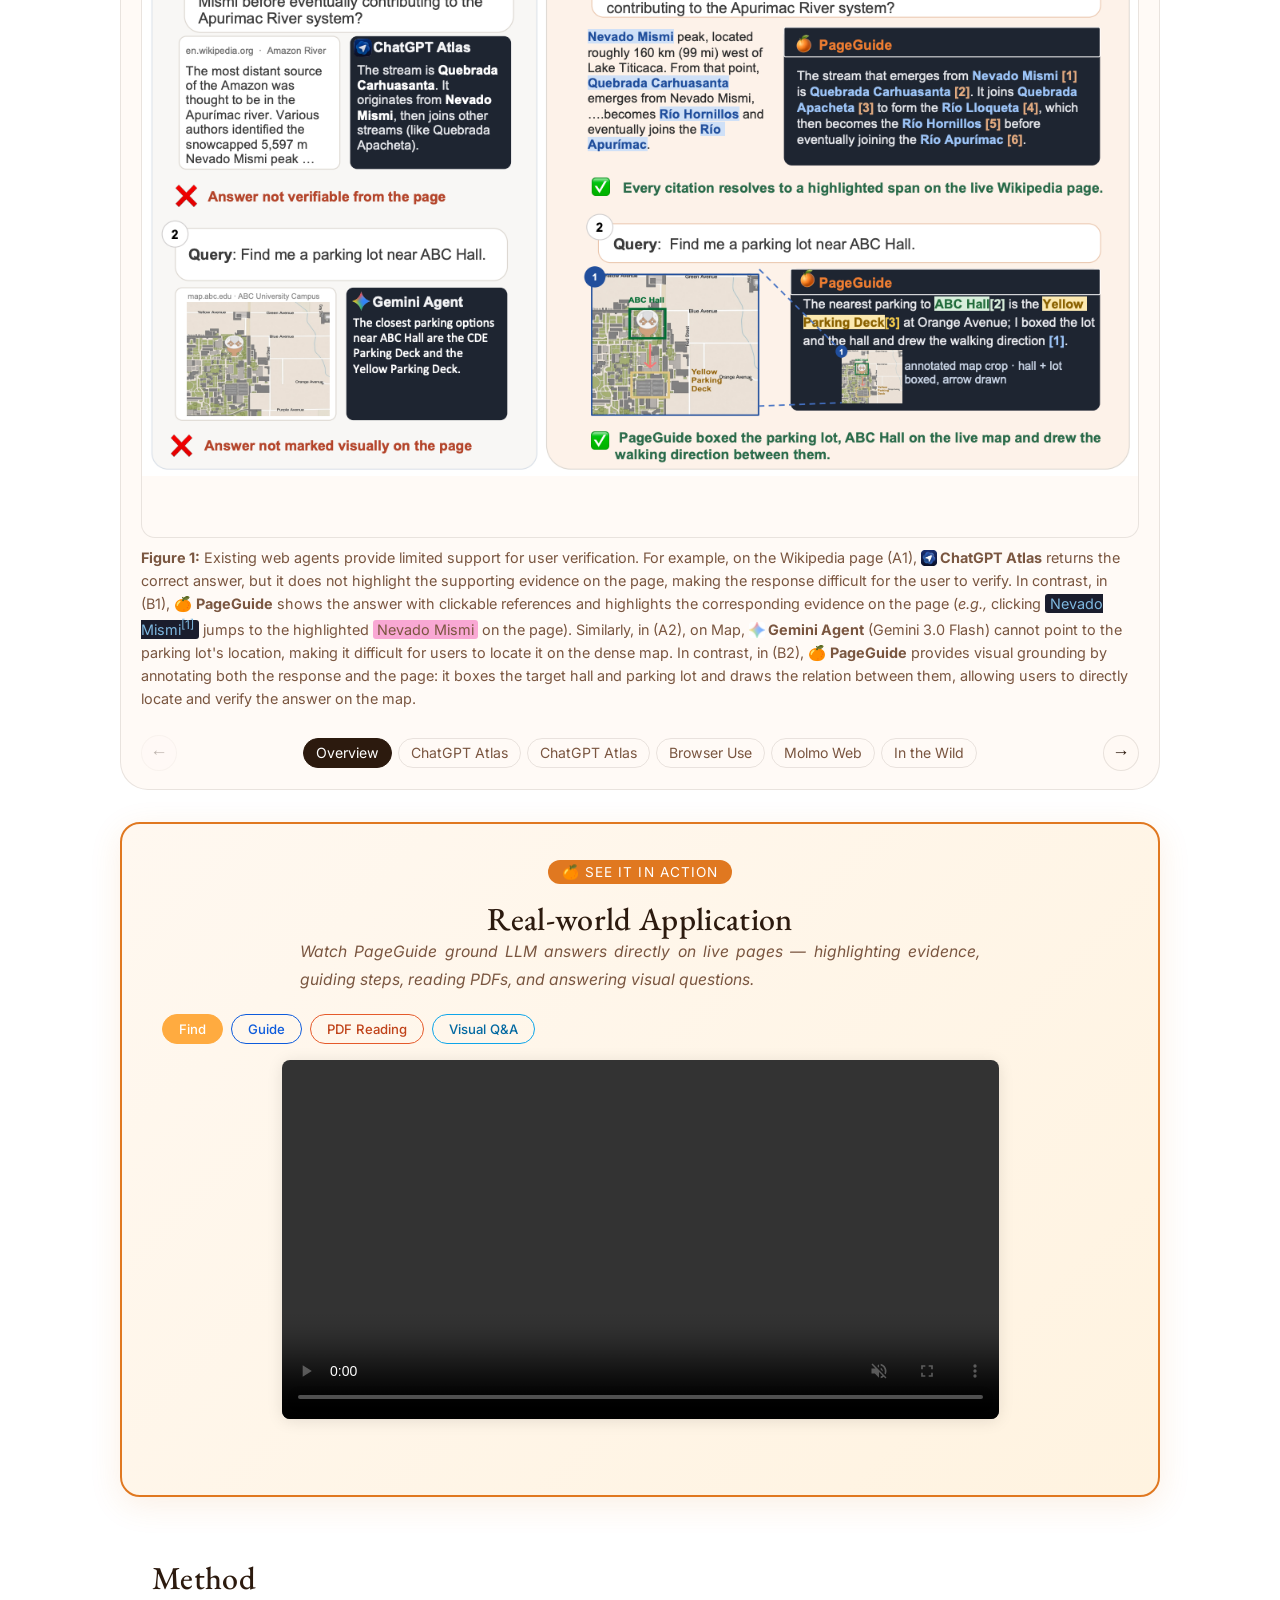
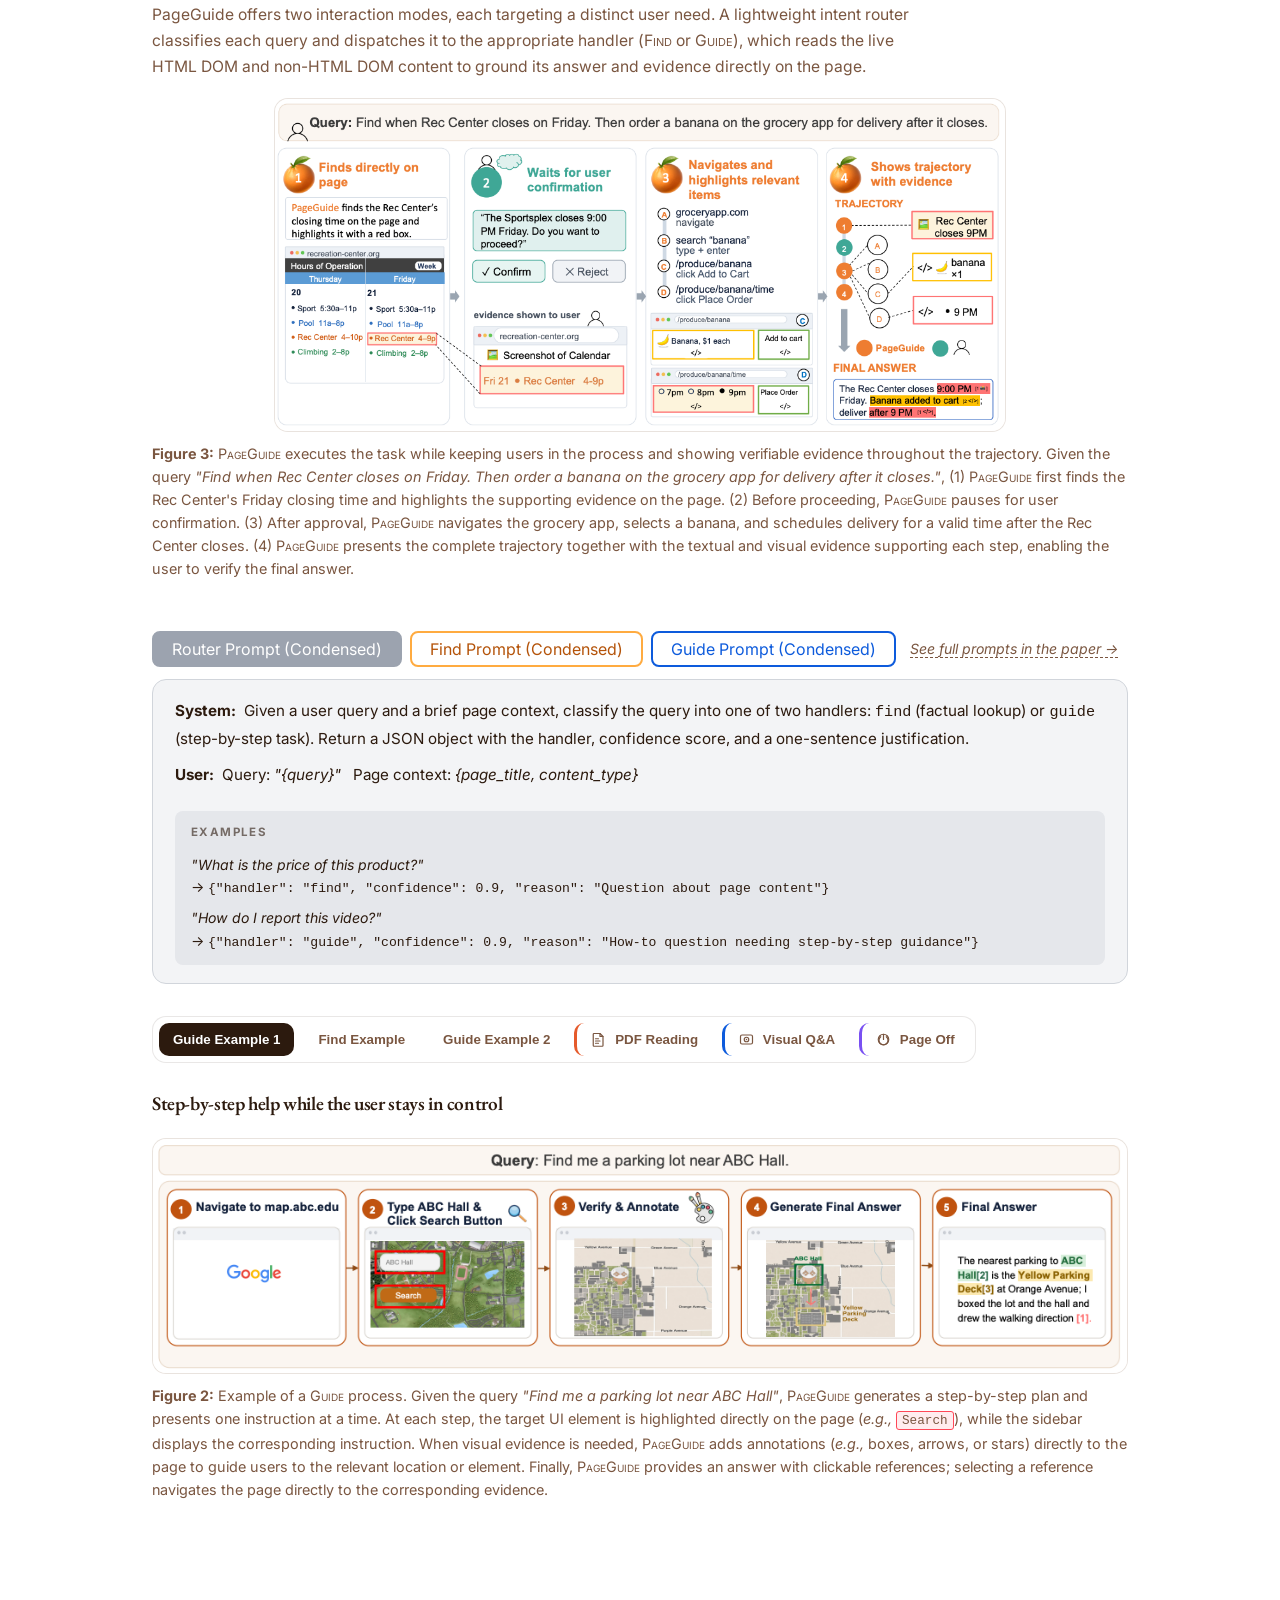
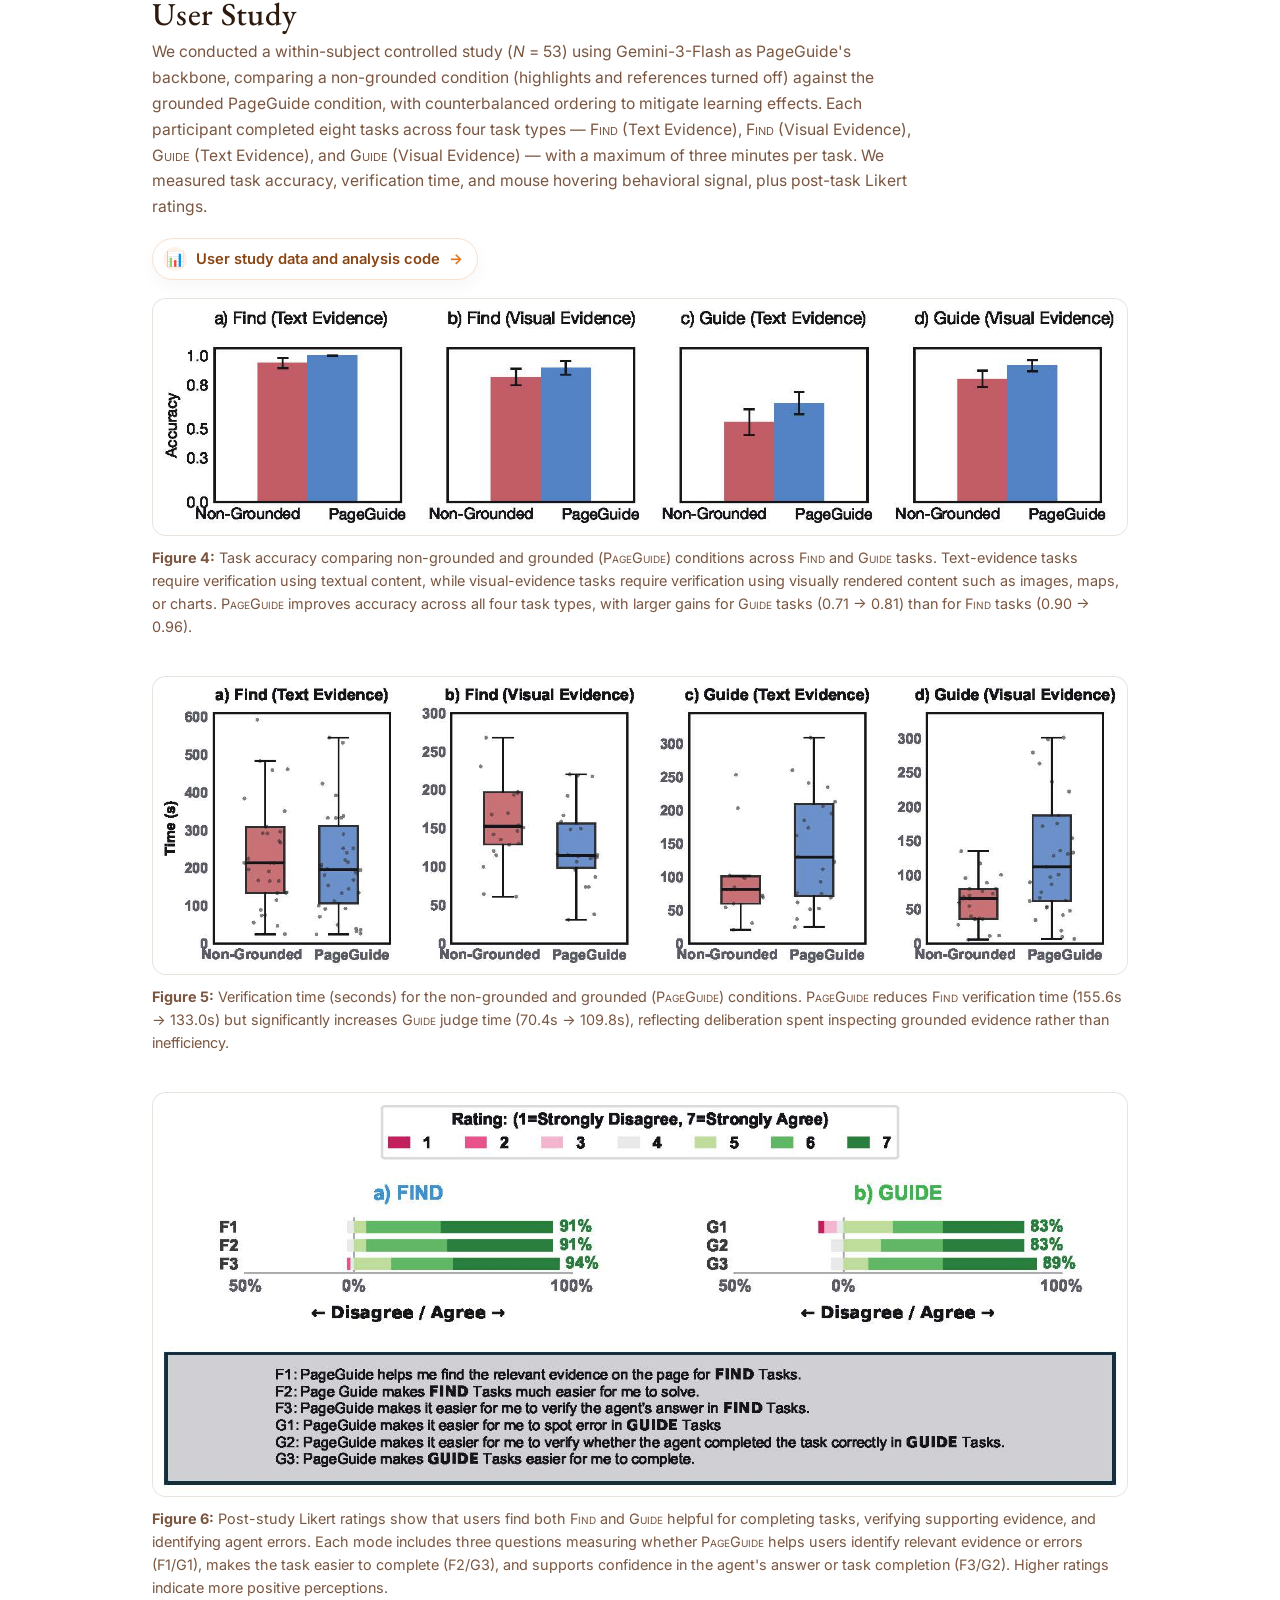
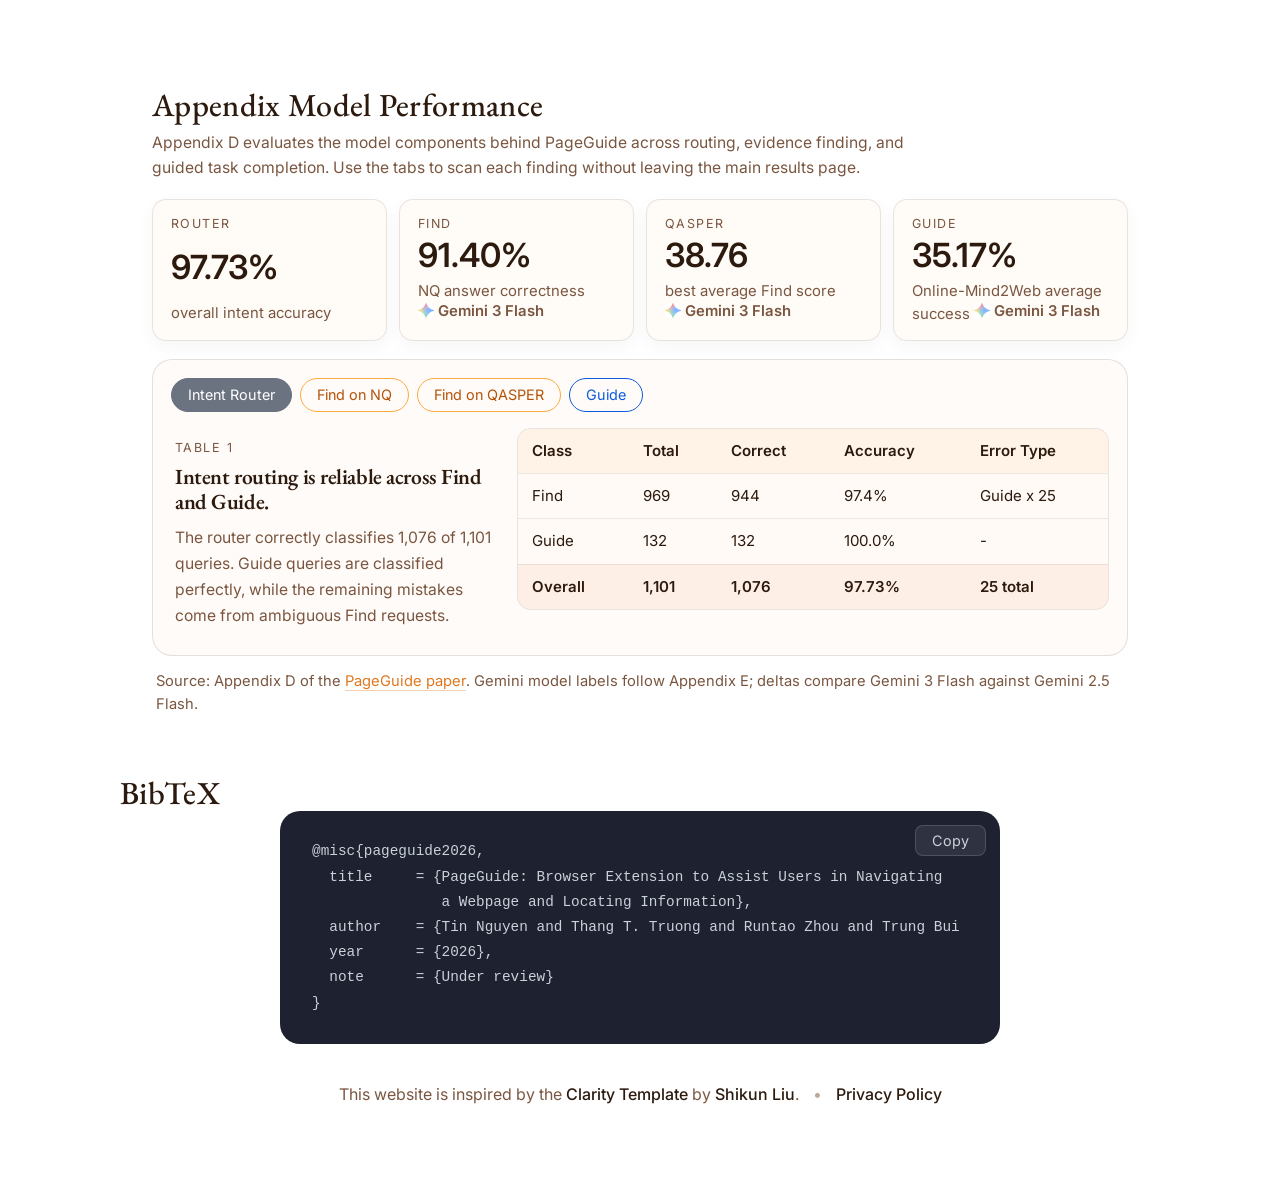
==== commit 8cf90747: "Reorder Guide/Find tabs, enlarge motivation figure, swap in final user-study charts Guide Example no" ====
--- a/index.html
+++ b/index.html
@@ -353,8 +353,8 @@
 
           <!-- Tab buttons -->
           <div class="mode-switch" role="tablist" aria-label="PageGuide modes">
-            <button class="mode-pill is-active" data-mode="find" role="tab">Find Example</button>
-            <button class="mode-pill" data-mode="guide" role="tab">Guide Example 1</button>
+            <button class="mode-pill is-active" data-mode="guide" role="tab">Guide Example 1</button>
+            <button class="mode-pill" data-mode="find" role="tab">Find Example</button>
             <button class="mode-pill" data-mode="guide2" role="tab">Guide Example 2</button>
             <button class="mode-pill mode-pill-pdf" data-mode="pdf" role="tab">
               <svg class="mode-pill-icon" viewBox="0 0 20 20" fill="none" stroke="currentColor" stroke-width="1.6" stroke-linecap="round" stroke-linejoin="round" aria-hidden="true"><path d="M4 2h8l4 4v12a1 1 0 0 1-1 1H4a1 1 0 0 1-1-1V3a1 1 0 0 1 1-1z"/><path d="M12 2v4h4"/><path d="M6 9h4M6 12h6M6 15h4"/></svg>
@@ -371,8 +371,27 @@
           </div>
 
           <div class="mode-stage">
+            <!-- Guide -->
+            <article class="mode-block is-active" data-panel="guide">
+              <div class="mode-block-copy">
+                <h3>Step-by-step help while the user stays in control</h3>
+              </div>
+              <div class="mode-block-figure">
+                <img src="figures/guide_example.png" class="paper-figure" alt="Guide mode example" />
+                <p class="figure-caption">
+                  <strong>Figure 2:</strong> Example of a <sc>Guide</sc> process. Given the query <em>"Find me a parking lot near ABC Hall"</em>,
+                  <sc>PageGuide</sc> generates a step-by-step plan and presents one instruction at a time.
+                  At each step, the target UI element is highlighted directly on the page
+                  (<em>e.g.,</em> <span class="caption-highlight-red">Search</span>), while the sidebar displays the corresponding instruction.
+                  When visual evidence is needed, <sc>PageGuide</sc> adds annotations (<em>e.g.,</em> boxes, arrows, or stars) directly
+                  to the page to guide users to the relevant location or element. Finally, <sc>PageGuide</sc> provides an answer with
+                  clickable references; selecting a reference navigates the page directly to the corresponding evidence.
+                </p>
+              </div>
+            </article>
+
             <!-- Find -->
-            <article class="mode-block is-active" data-panel="find">
+            <article class="mode-block" data-panel="find">
               <div class="mode-block-copy">
                 <h3>Show the exact evidence behind every answer</h3>
               </div>
@@ -386,25 +405,6 @@
                 <span class="caption-highlight-pink">Nevado Mismi</span>
                 when clicking at
                 <span class="caption-highlight-dark">Nevado Mismi<sup>[1]</sup></span>).
-                </p>
-              </div>
-            </article>
-
-            <!-- Guide -->
-            <article class="mode-block" data-panel="guide">
-              <div class="mode-block-copy">
-                <h3>Step-by-step help while the user stays in control</h3>
-              </div>
-              <div class="mode-block-figure">
-                <img src="figures/guide_example.png" class="paper-figure" alt="Guide mode example" />
-                <p class="figure-caption">
-                  <strong>Figure 2:</strong> Example of a <sc>Guide</sc> process. Given the query <em>"Find me a parking lot near ABC Hall"</em>,
-                  <sc>PageGuide</sc> generates a step-by-step plan and presents one instruction at a time.
-                  At each step, the target UI element is highlighted directly on the page
-                  (<em>e.g.,</em> <span class="caption-highlight-red">Search</span>), while the sidebar displays the corresponding instruction.
-                  When visual evidence is needed, <sc>PageGuide</sc> adds annotations (<em>e.g.,</em> boxes, arrows, or stars) directly
-                  to the page to guide users to the relevant location or element. Finally, <sc>PageGuide</sc> provides an answer with
-                  clickable references; selecting a reference navigates the page directly to the corresponding evidence.
                 </p>
               </div>
             </article>
@@ -503,7 +503,7 @@
             <div class="results-figure-row">
               <div class="results-figure-item results-figure-wide">
                 <img
-                  src="figures/overall_accuracy.png"
+                  src="figures/user_study/accuracy.jpg"
                   class="paper-figure paper-figure-wide"
                   alt="Task accuracy across Find and Guide, text and visual evidence"
                 />
@@ -521,7 +521,7 @@
             <div class="results-figure-row">
               <div class="results-figure-item results-figure-wide">
                 <img
-                  src="figures/completion_time_plot.png"
+                  src="figures/user_study/completion_time_plot.jpg"
                   class="paper-figure paper-figure-wide"
                   alt="Verification time across Find and Guide, text and visual evidence"
                 />
@@ -537,7 +537,7 @@
             <div class="results-figure-row">
               <div class="results-figure-item results-figure-wide">
                 <img
-                  src="figures/survey_diverging_likert.png"
+                  src="figures/user_study/survey_diverging_likert.jpg"
                   class="paper-figure paper-figure-wide"
                   alt="Post-study Likert ratings for Find and Guide"
                 />
--- a/styles.css
+++ b/styles.css
@@ -1752,7 +1752,7 @@
 
 .carousel-img {
   width: 100%;
-  height: clamp(300px, 50vh, 520px);
+  height: clamp(360px, 72vh, 760px);
   border-radius: var(--radius-sm);
   display: block;
   object-fit: contain;
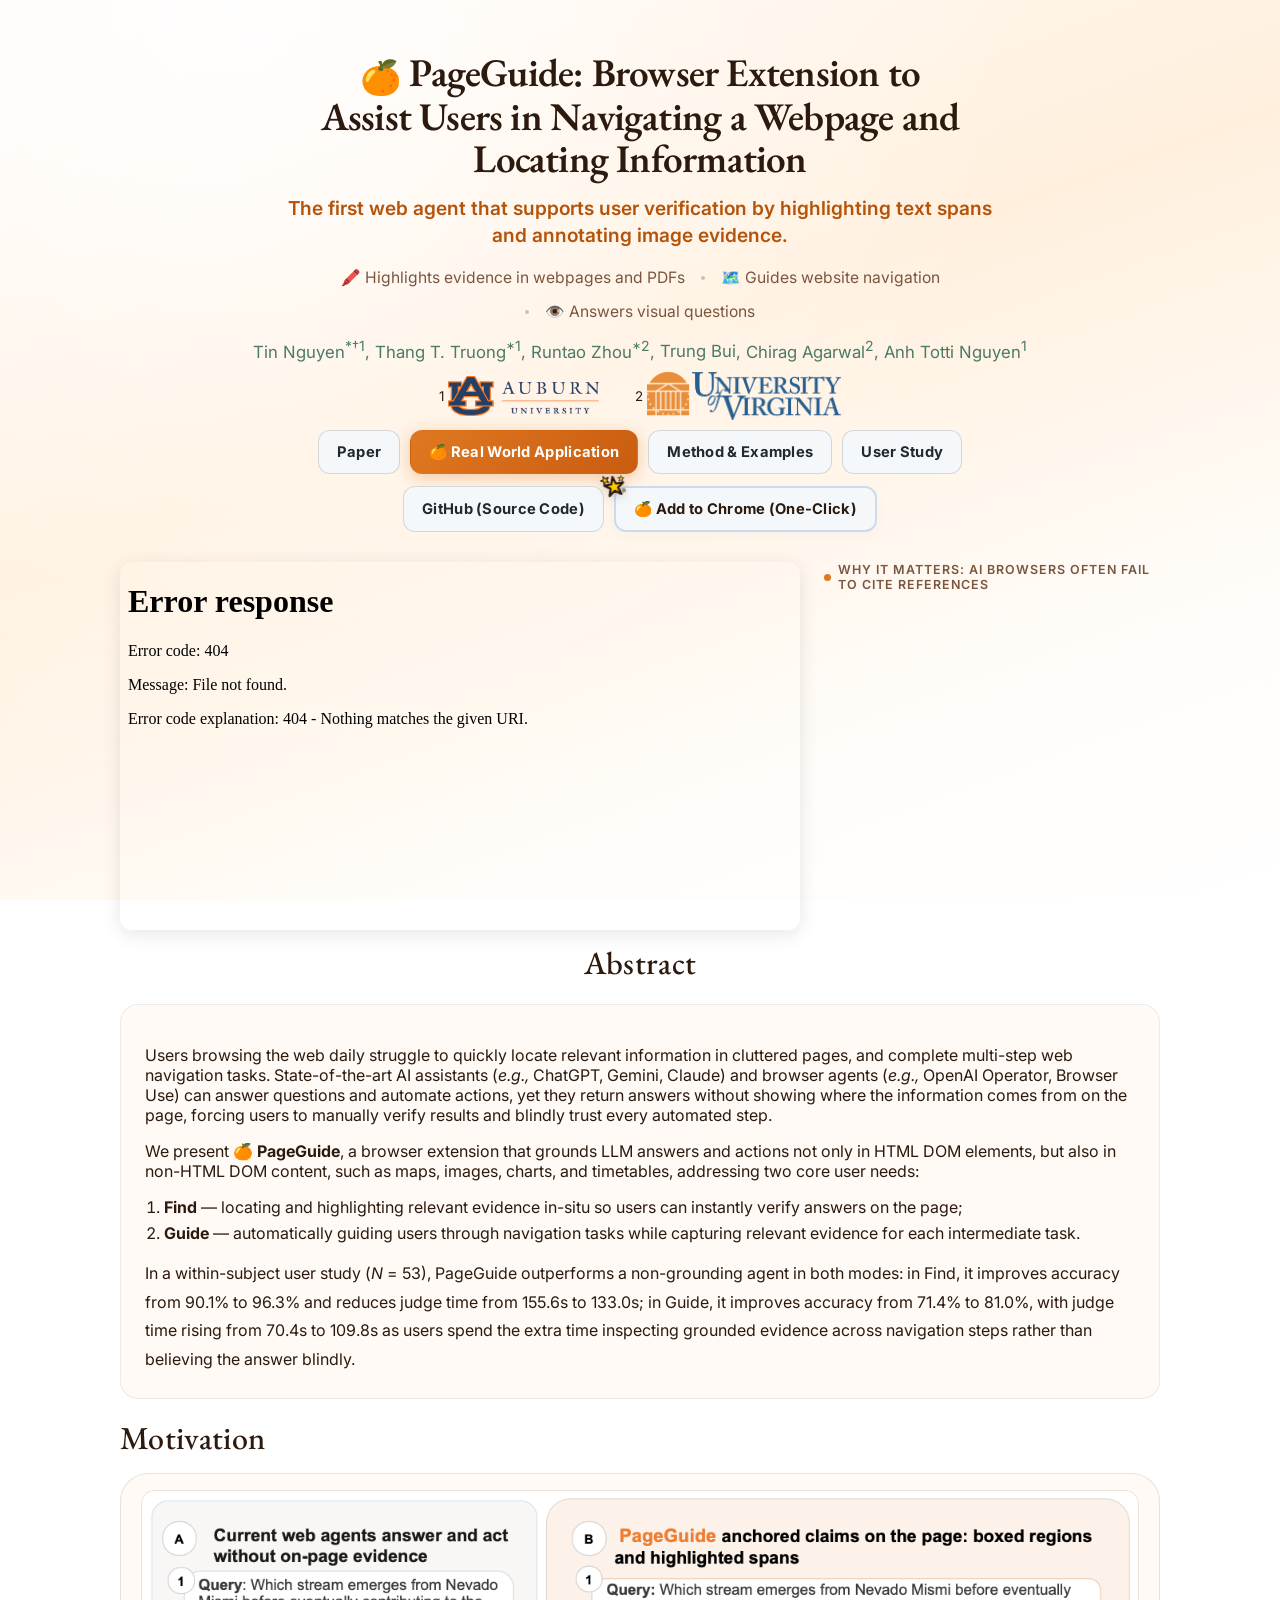
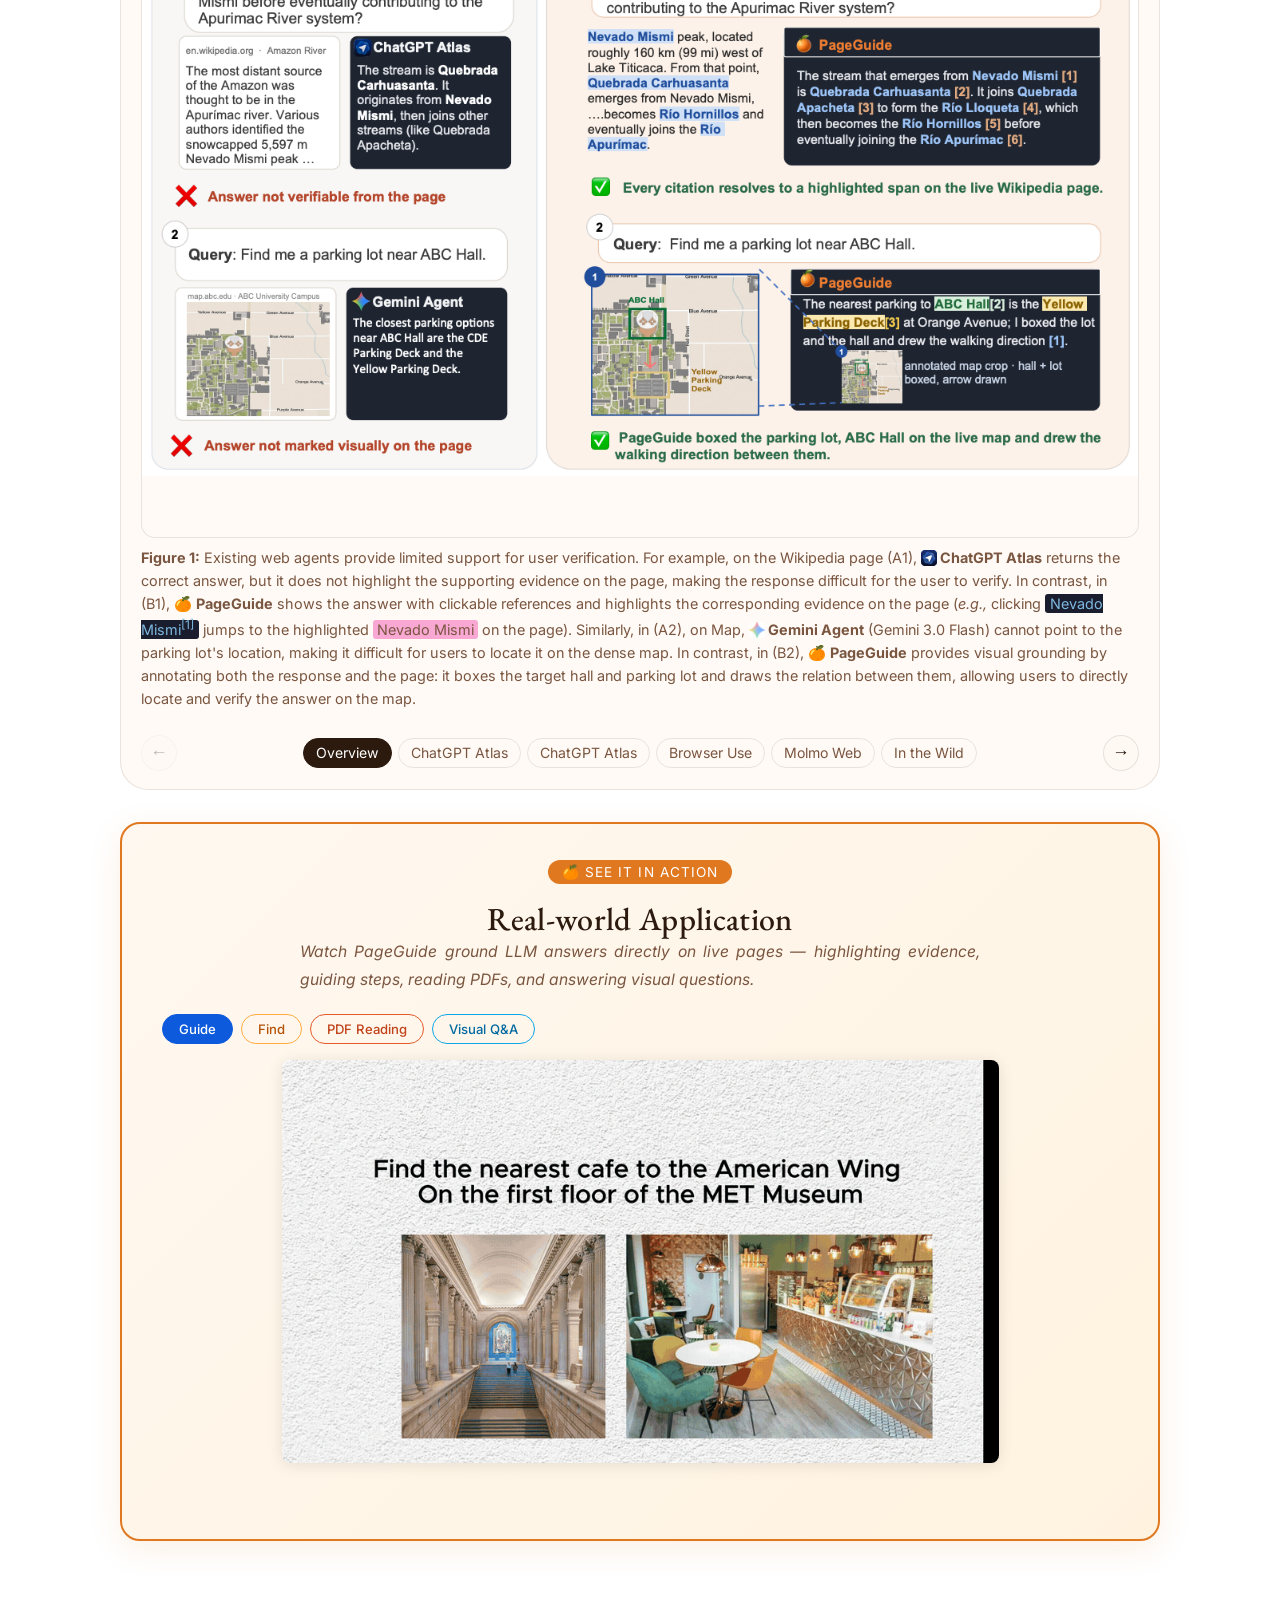
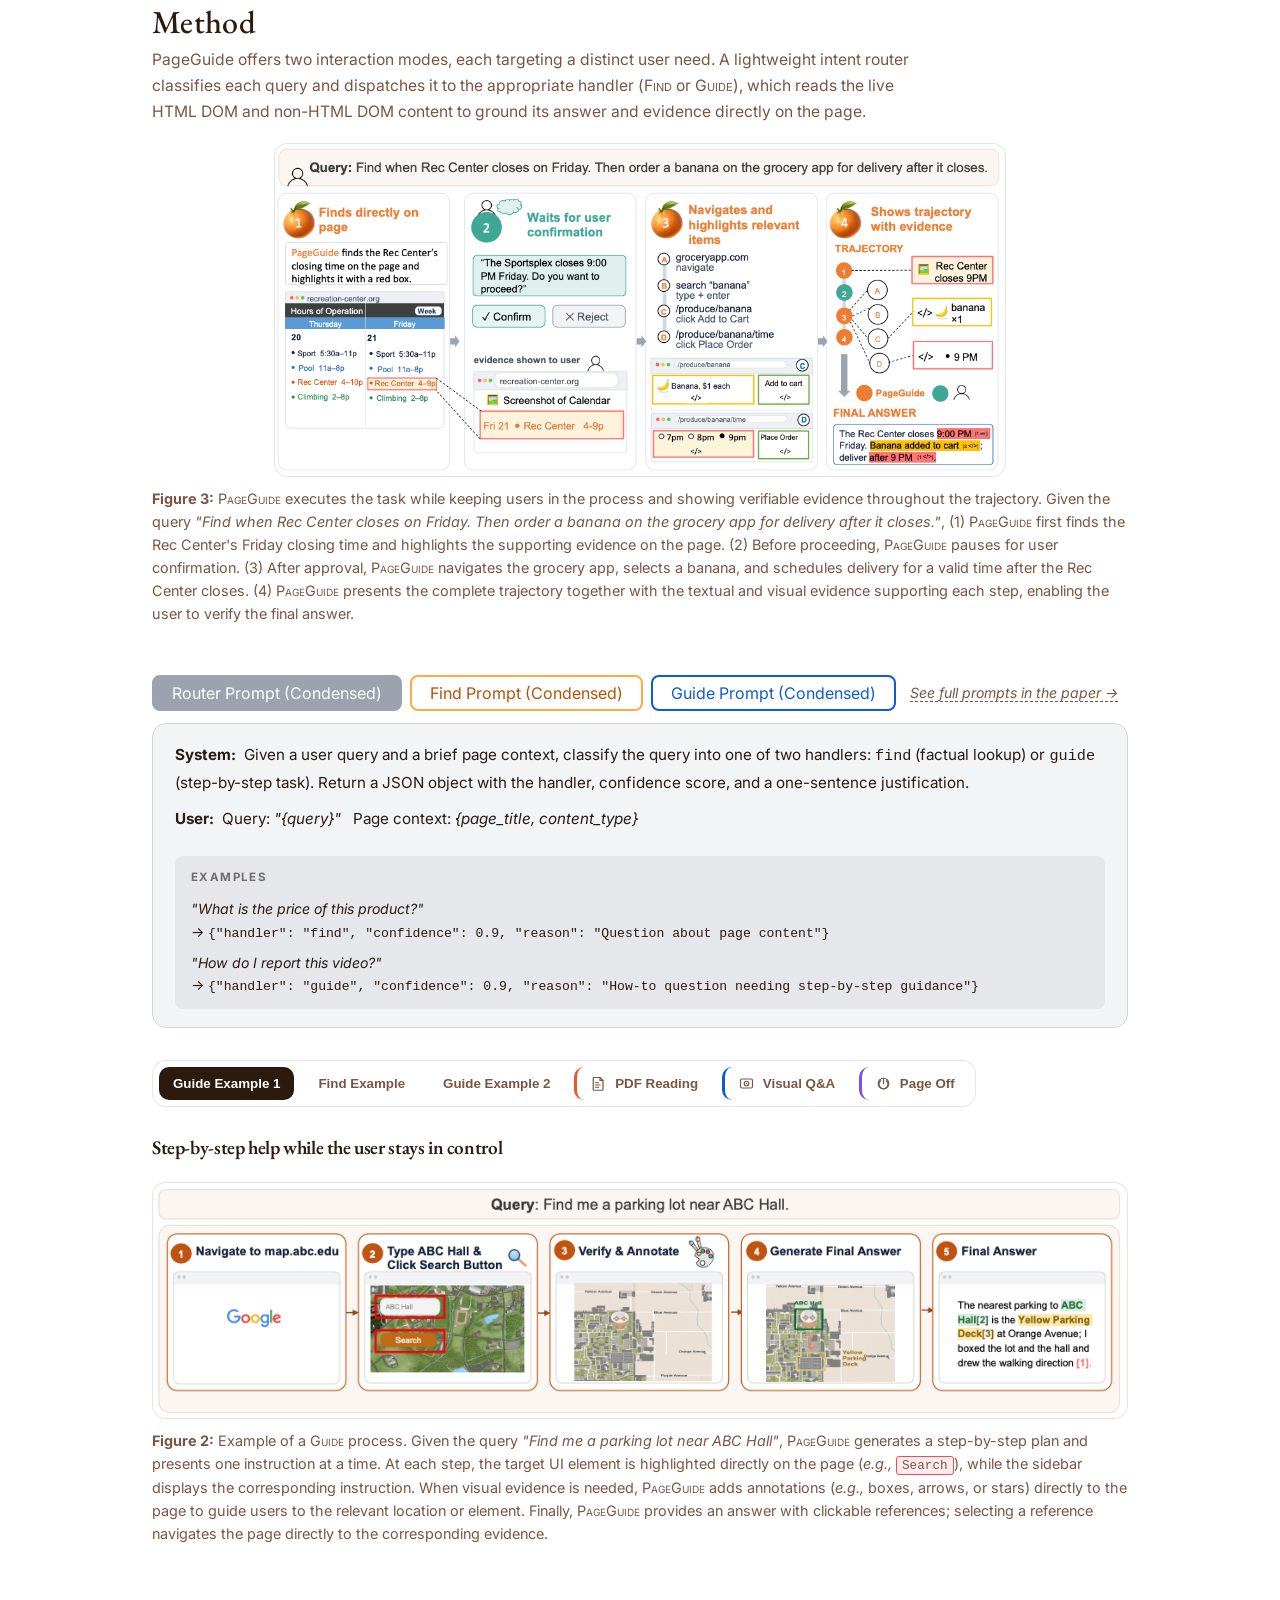
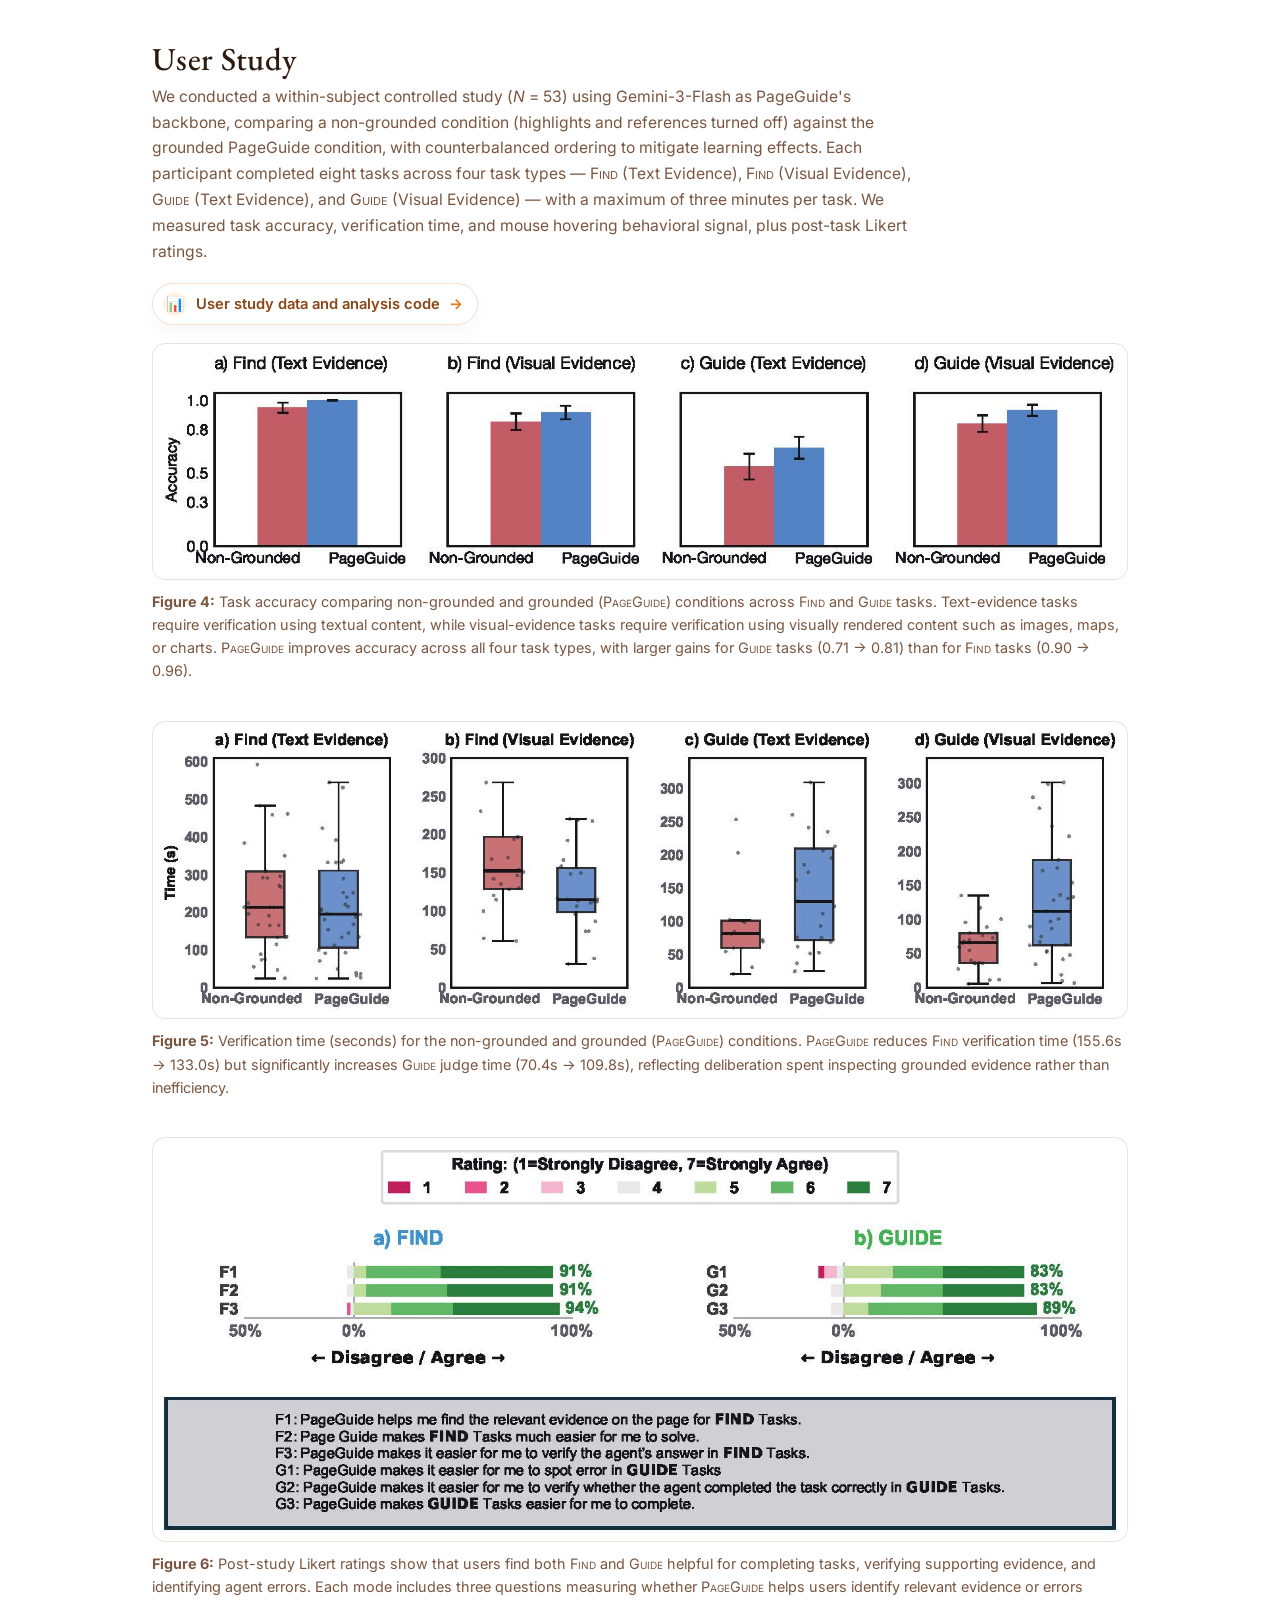
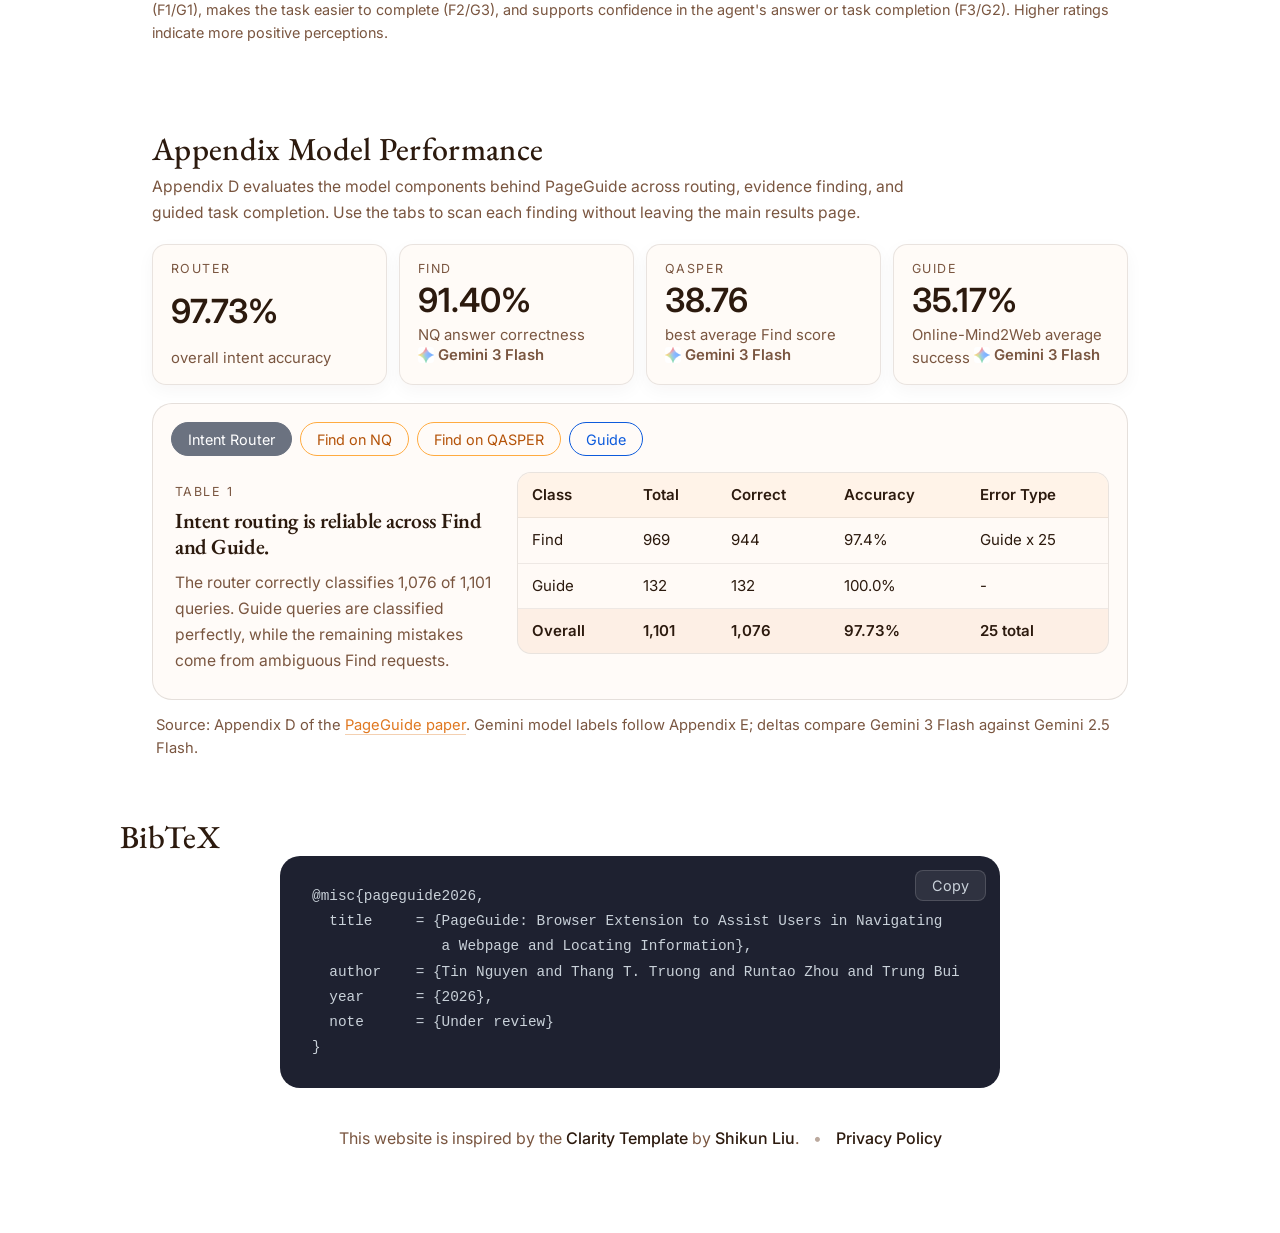
==== commit 8c062d9a: "Split hero demo video, add Guide GIF to Real-world Application, reorder tabs Splits videos/demo_vide" ====
--- a/index.html
+++ b/index.html
@@ -122,12 +122,13 @@
         </section>
 
         <!-- Demo video + tweet side by side -->
+         <!-- src="https://www.youtube.com/embed/WKfmqtED82s?enablejsapi=1&modestbranding=1&rel=0" -->
         <div class="video-tweet-row">
           <div class="video-tweet-video">
             <iframe
               id="youtube-demo"
               style="width: 100%; aspect-ratio: 1.85/1; border-radius: 12px; box-shadow: 0 4px 20px rgba(0,0,0,0.1);"
-              src="https://www.youtube.com/embed/WKfmqtED82s?enablejsapi=1&modestbranding=1&rel=0"
+              src="videos/demo_video_pageguide_new.mp4"
               title="PageGuide: Browser Extension to Assist Users in Navigating a Webpage and Locating Information"
               frameborder="0"
               allow="accelerometer; autoplay; clipboard-write; encrypted-media; gyroscope; picture-in-picture; web-share"
@@ -260,14 +261,14 @@
           <h2 class="paper-section-title realworld-title">Real-world Application</h2>
           <p class="paper-section-intro realworld-intro">Watch PageGuide ground LLM answers directly on live pages — highlighting evidence, guiding steps, reading PDFs, and answering visual questions.</p>
           <div class="video-switch">
-            <button class="video-pill video-pill-find is-active" data-video="find">Find</button>
-            <button class="video-pill video-pill-guide" data-video="guide">Guide</button>
+            <button class="video-pill video-pill-guide is-active" data-video="guide">Guide</button>
+            <button class="video-pill video-pill-find" data-video="find">Find</button>
             <button class="video-pill video-pill-pdf" data-video="pdf">PDF Reading</button>
             <button class="video-pill video-pill-vqa" data-video="vqa">Visual Q&amp;A</button>
           </div>
           <div class="video-stage" id="demo-videos-container">
-            <video class="video-player is-active" data-video-panel="find" src="videos/find.mp4" controls loop playsinline muted></video>
-            <video class="video-player" data-video-panel="guide" src="videos/guide.mp4" controls loop playsinline muted></video>
+            <img class="video-player is-active" data-video-panel="guide" src="figures/guide_realworld.gif" alt="Guide mode real-world demo" />
+            <video class="video-player" data-video-panel="find" src="videos/find.mp4" controls loop playsinline muted></video>
             <video class="video-player" data-video-panel="pdf" src="videos/pdf_asking.mp4" controls loop playsinline muted></video>
             <video class="video-player" data-video-panel="vqa" src="videos/visual_asking.mp4" controls loop playsinline muted></video>
           </div>
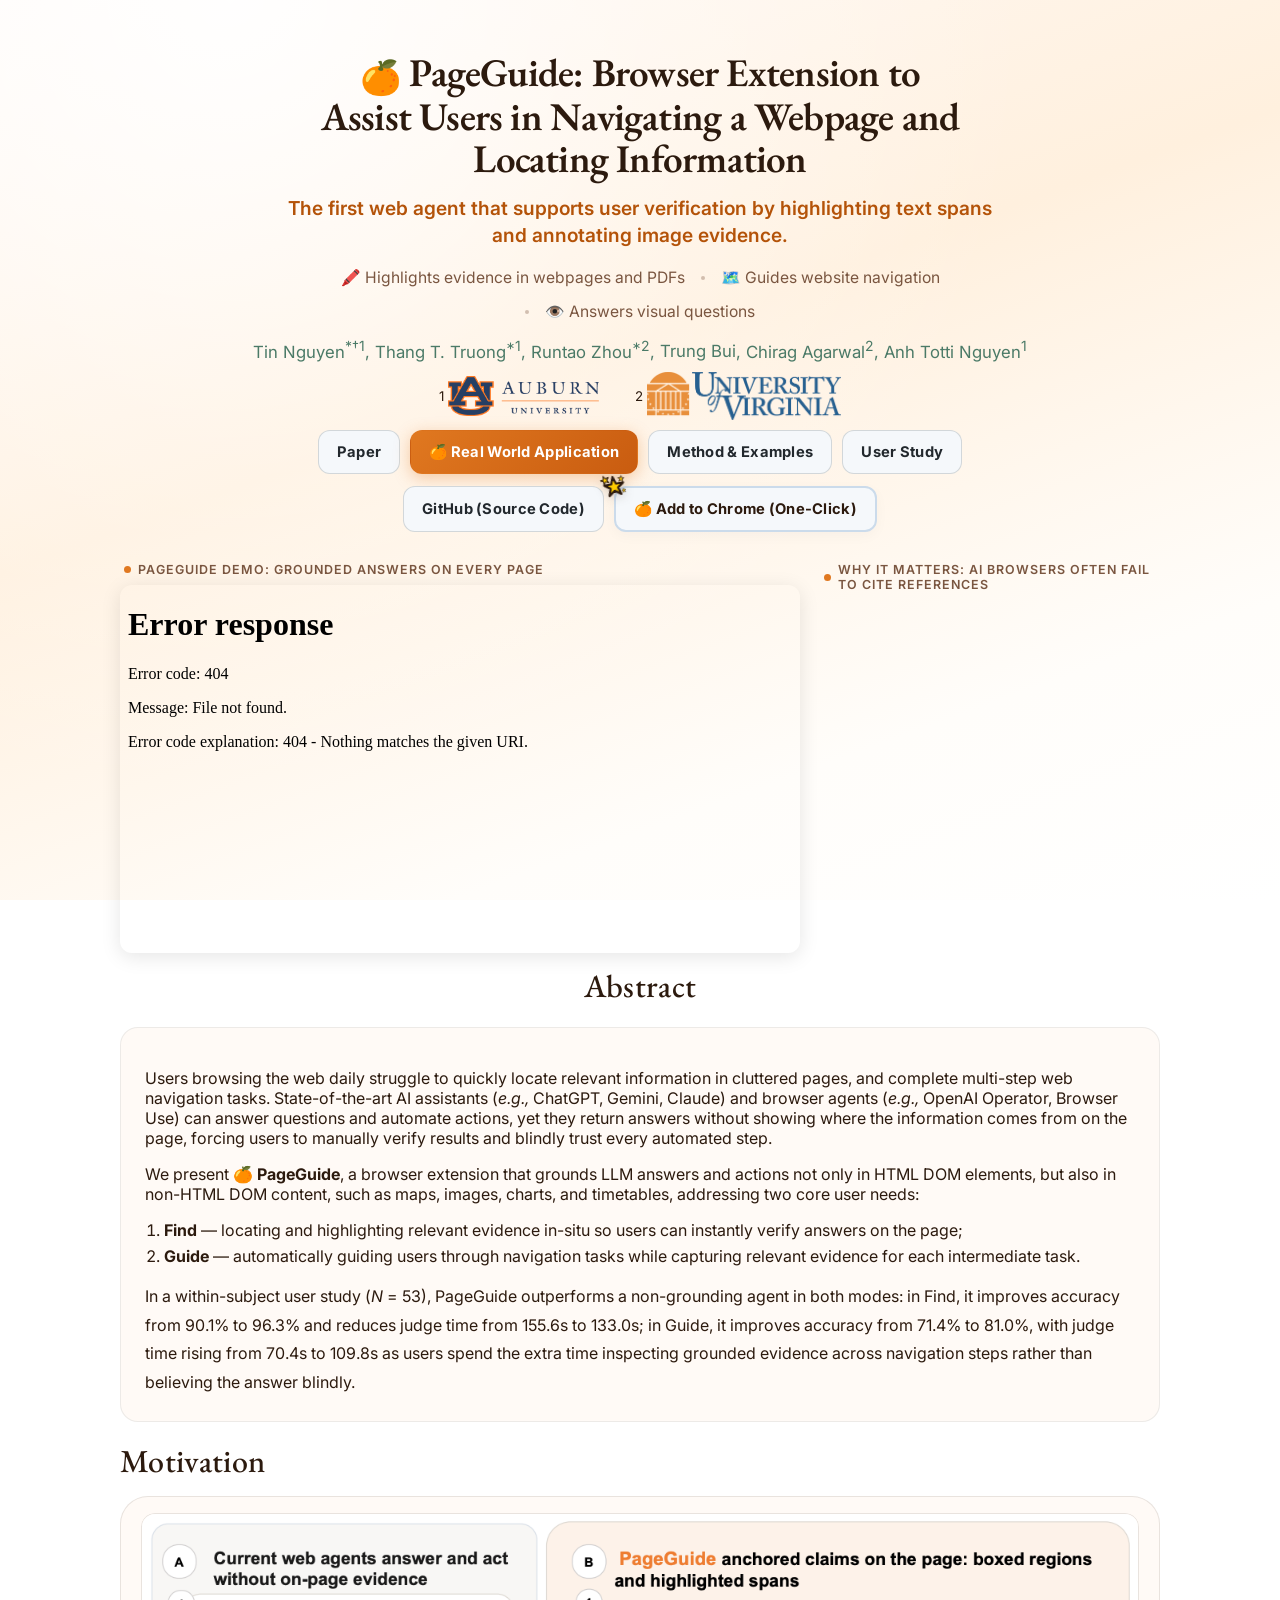
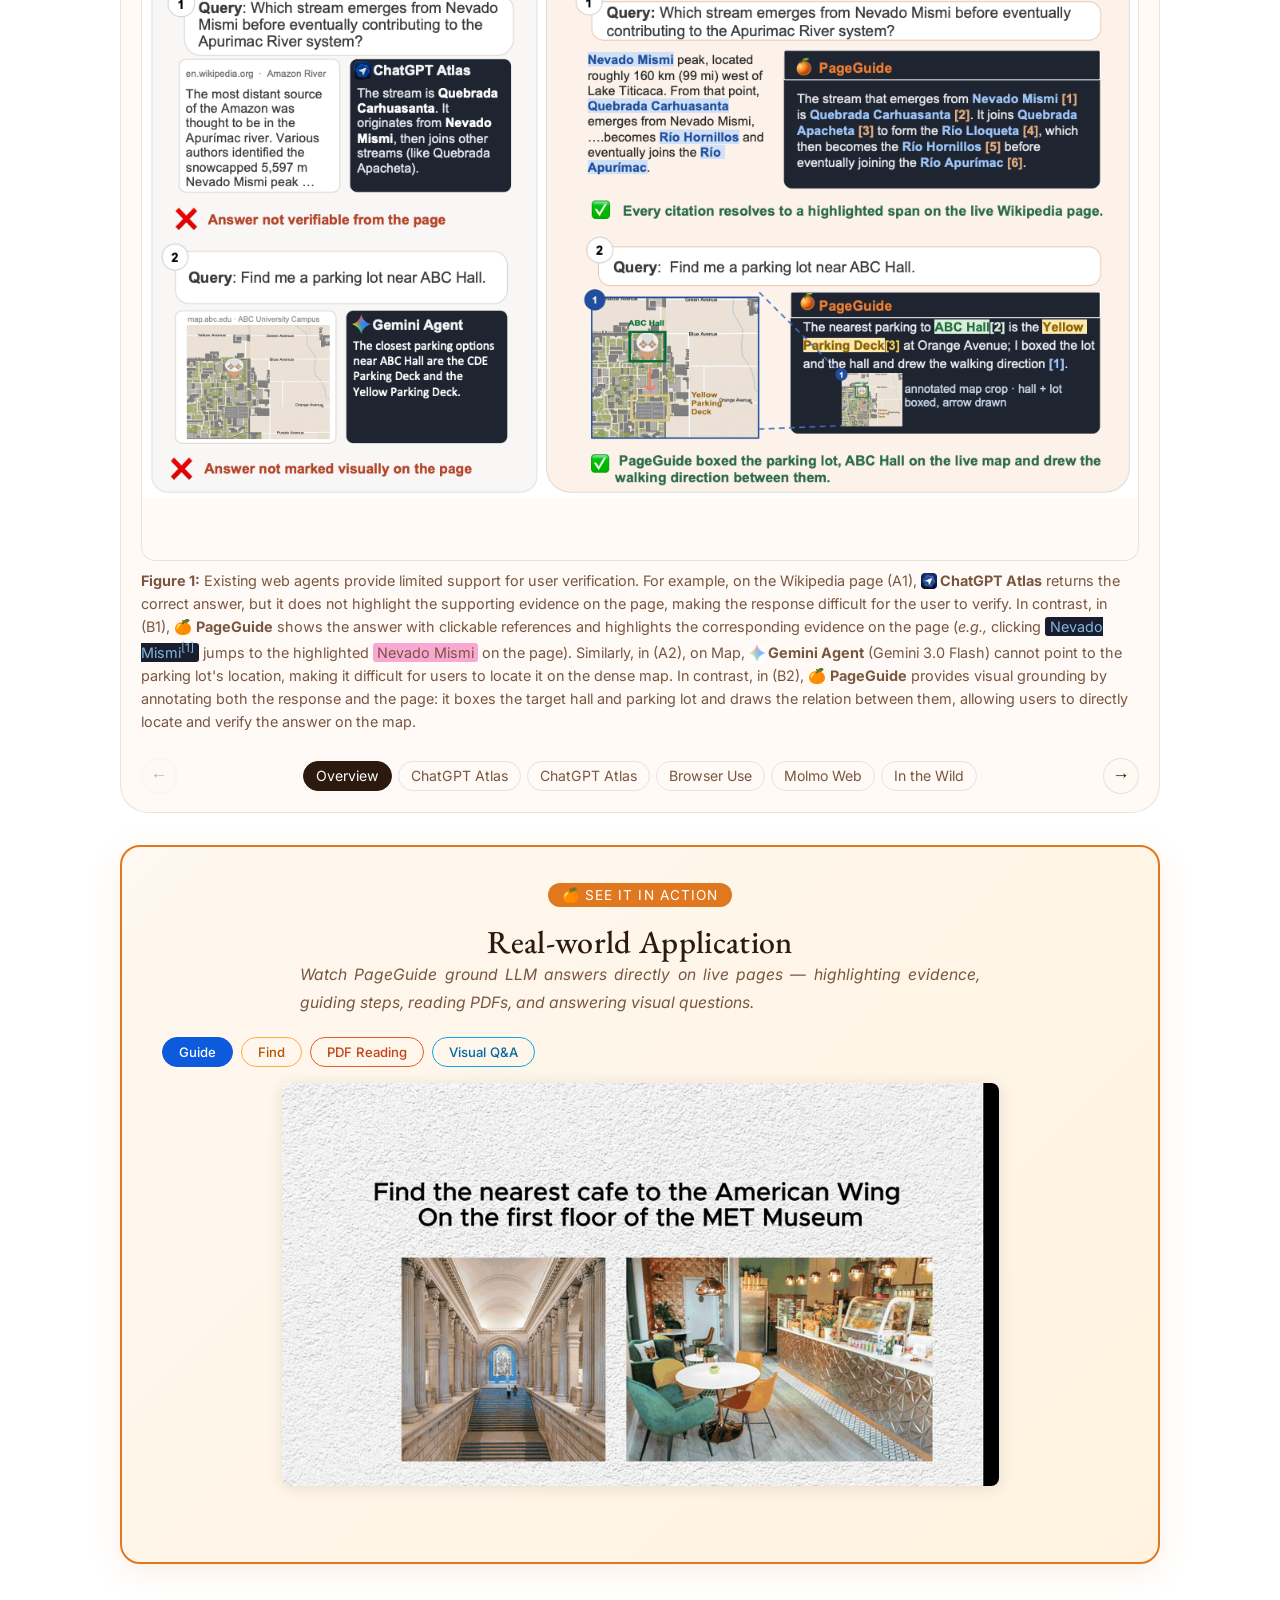
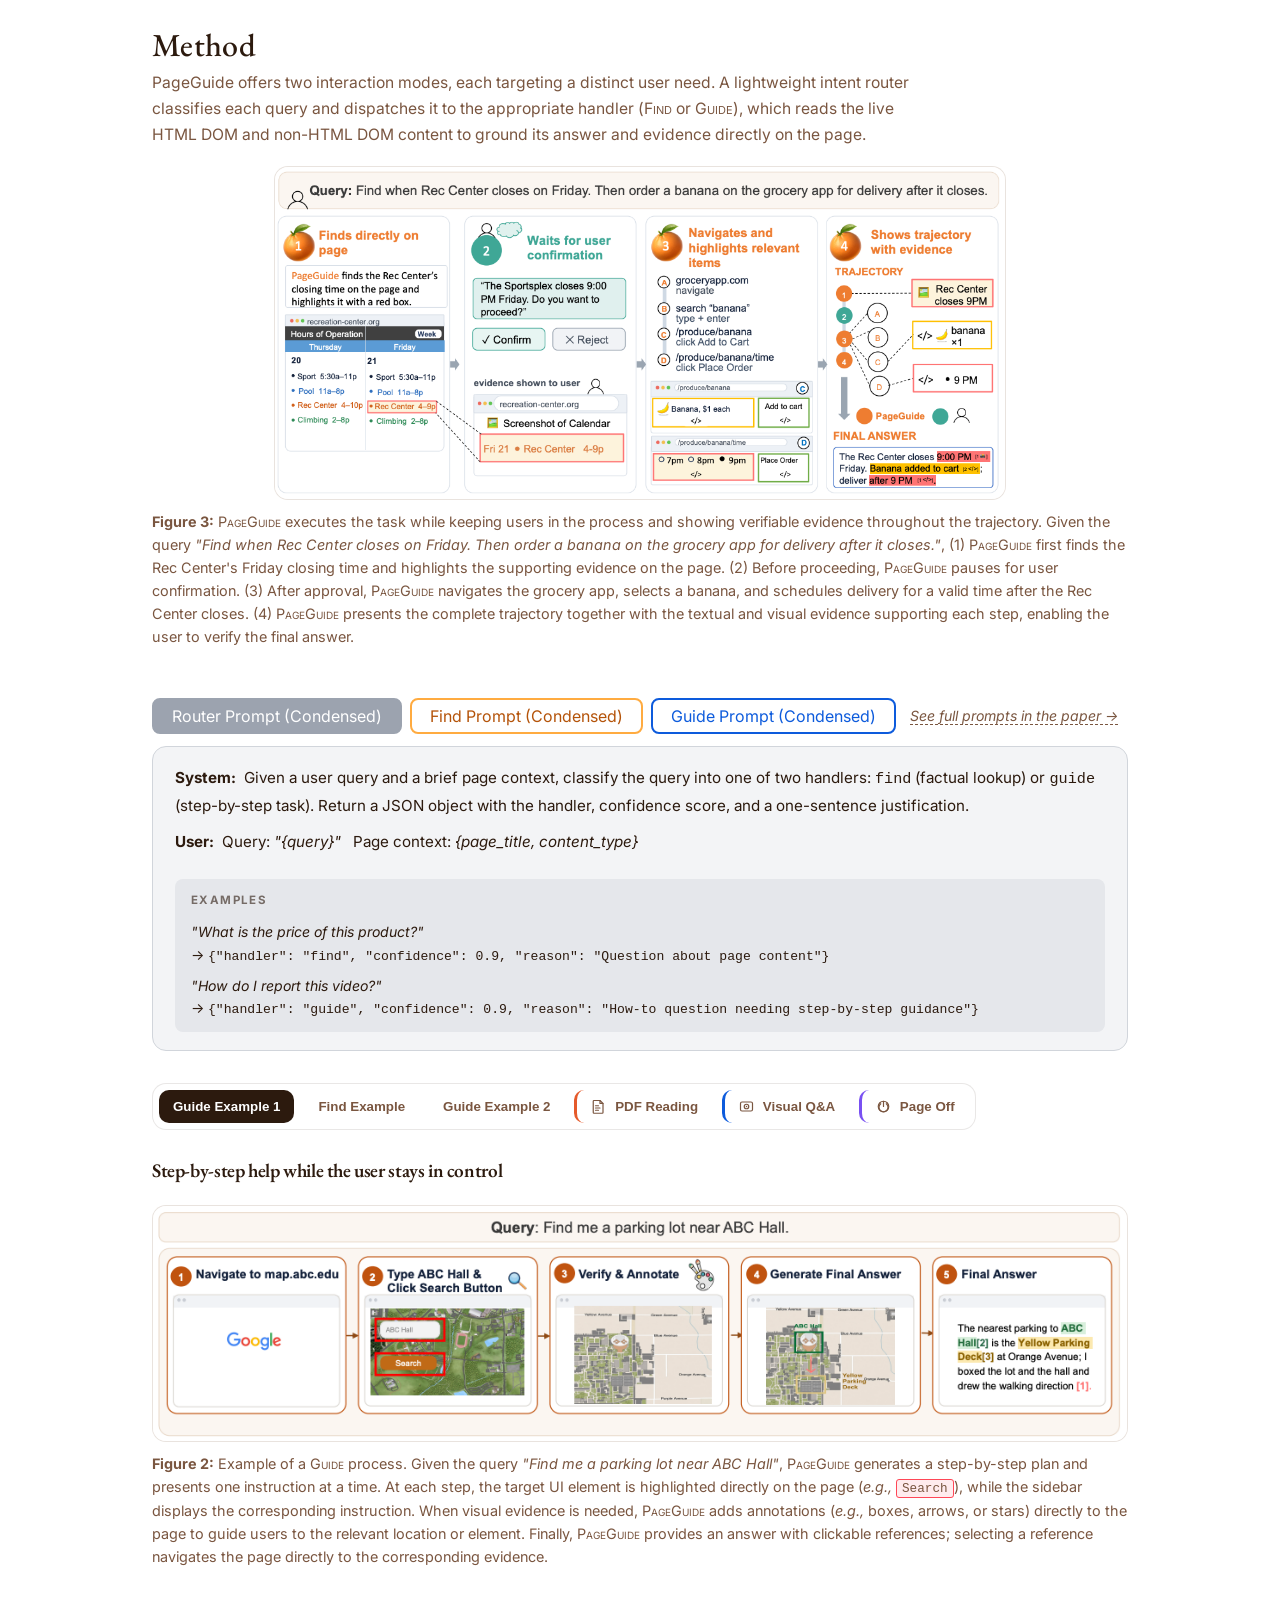
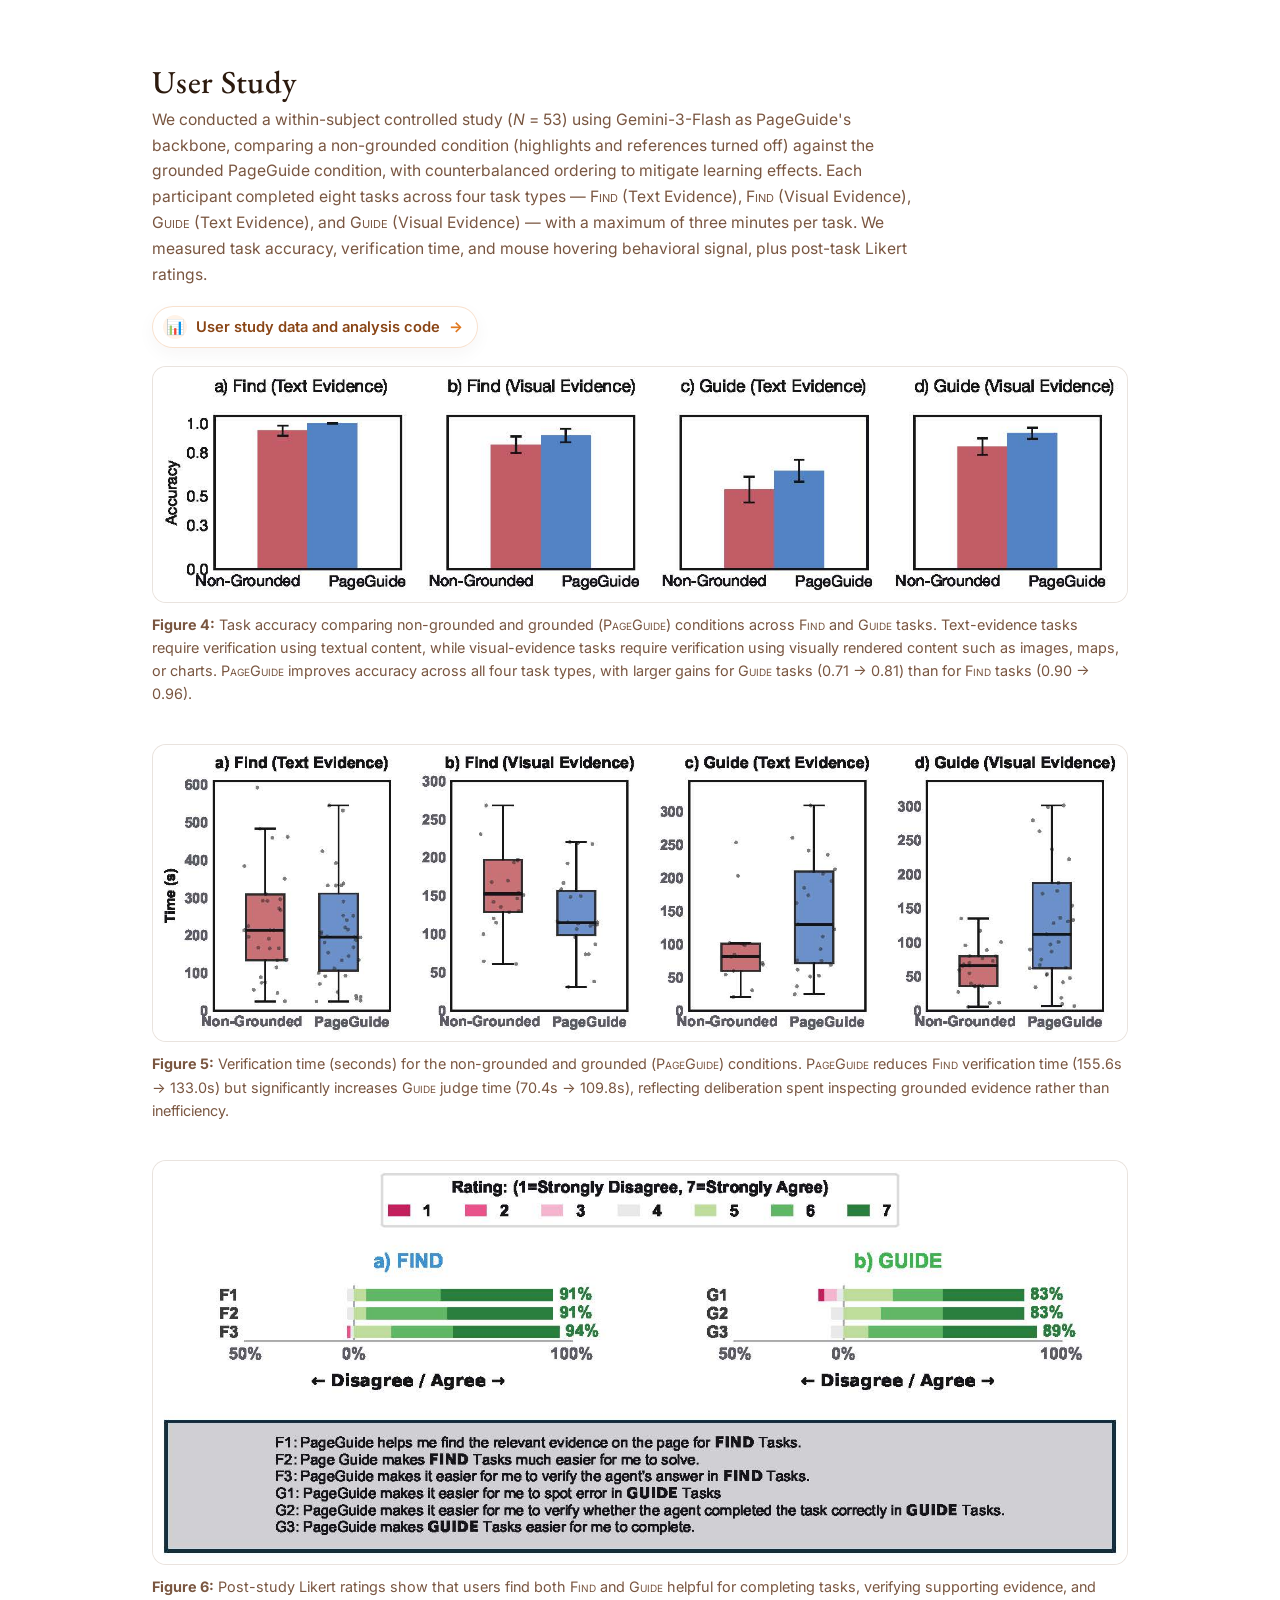
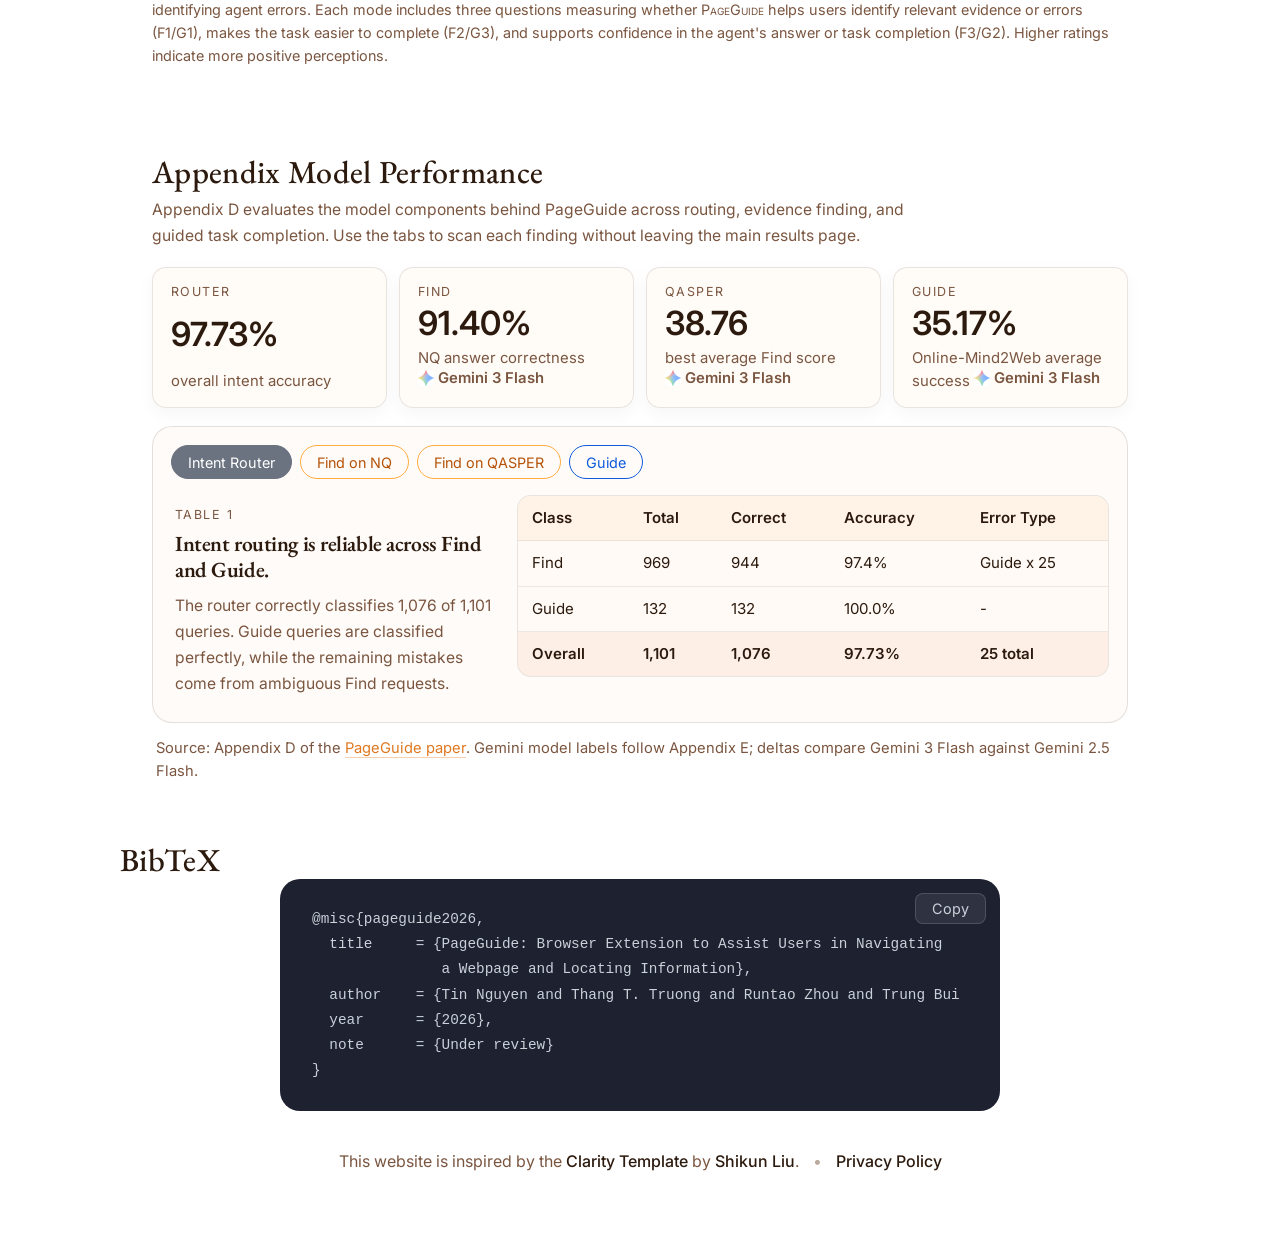
==== commit b858244a: "Add title label above hero demo video Co-Authored-By: Claude Sonnet 5 <noreply@anthropic.com>" ====
--- a/index.html
+++ b/index.html
@@ -125,6 +125,7 @@
          <!-- src="https://www.youtube.com/embed/WKfmqtED82s?enablejsapi=1&modestbranding=1&rel=0" -->
         <div class="video-tweet-row">
           <div class="video-tweet-video">
+            <p class="video-tweet-label"><span class="video-tweet-dot"></span> PageGuide demo: grounded answers on every page</p>
             <iframe
               id="youtube-demo"
               style="width: 100%; aspect-ratio: 1.85/1; border-radius: 12px; box-shadow: 0 4px 20px rgba(0,0,0,0.1);"
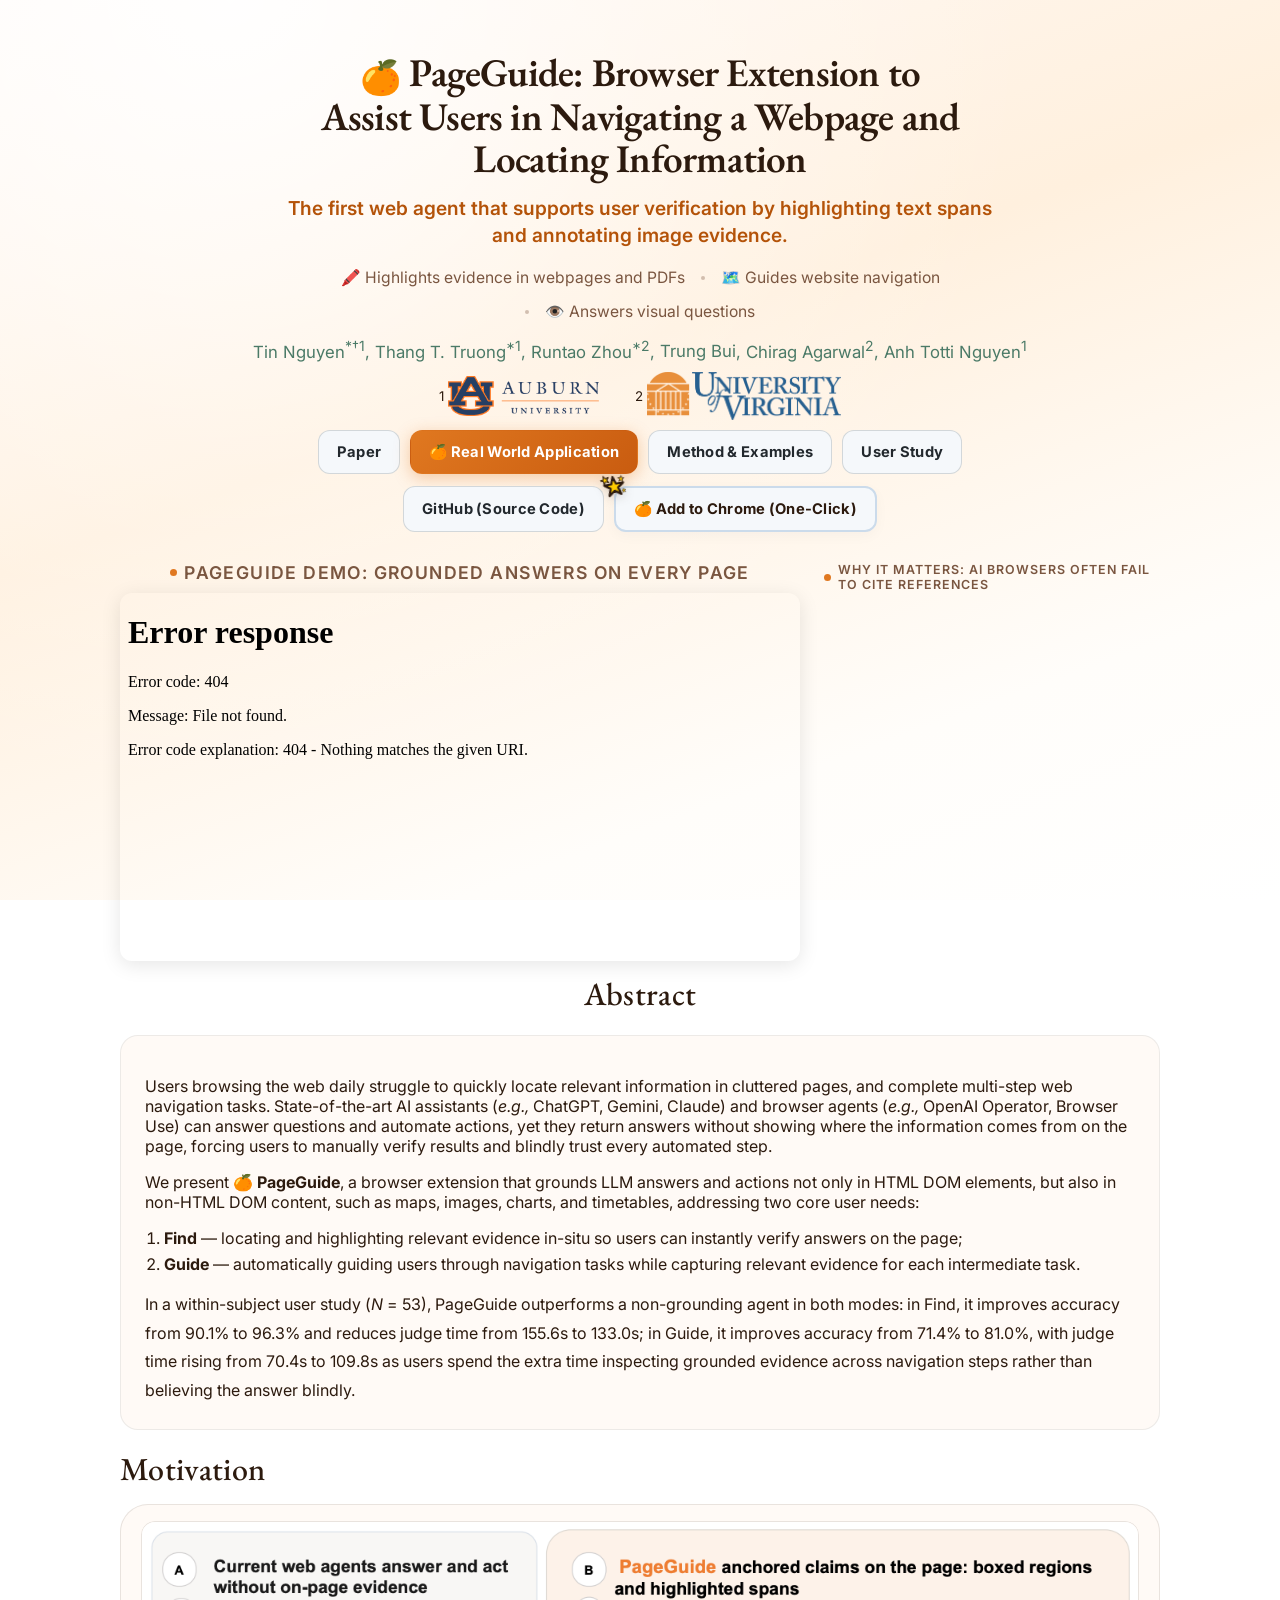
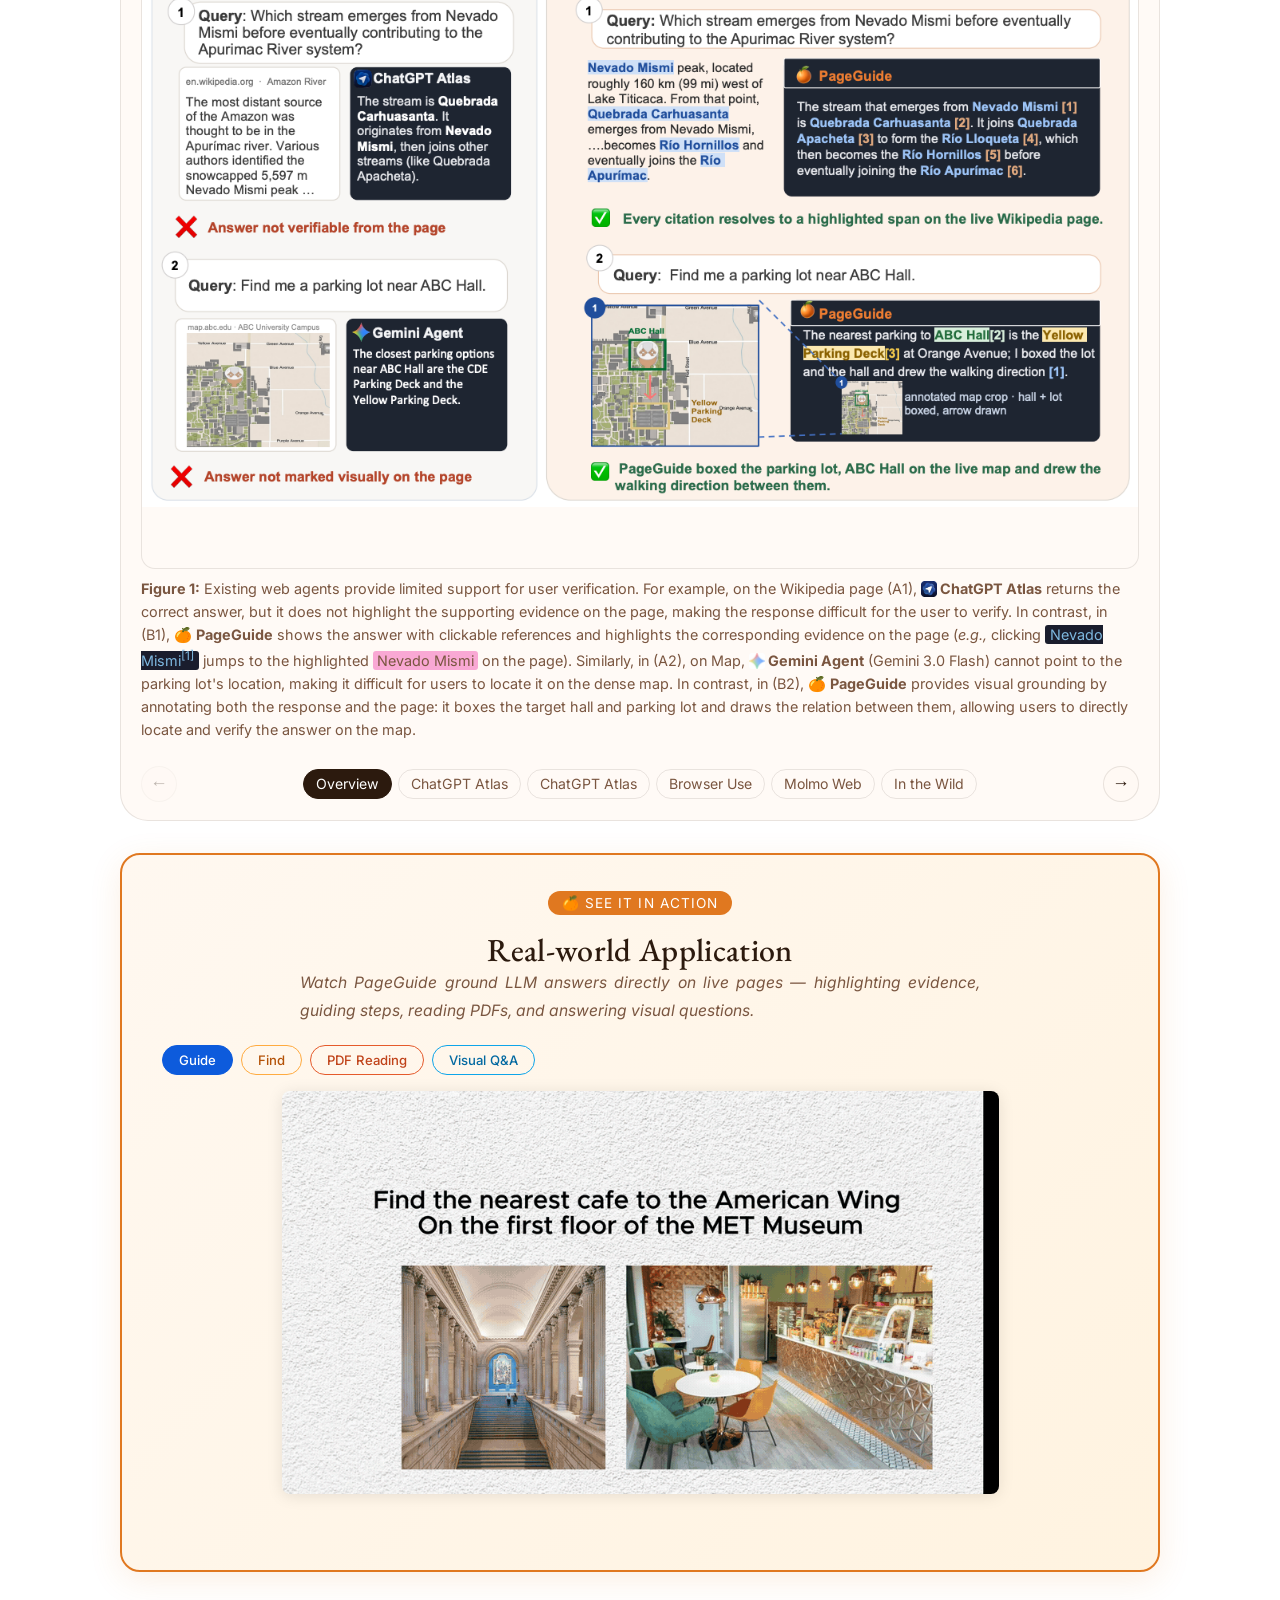
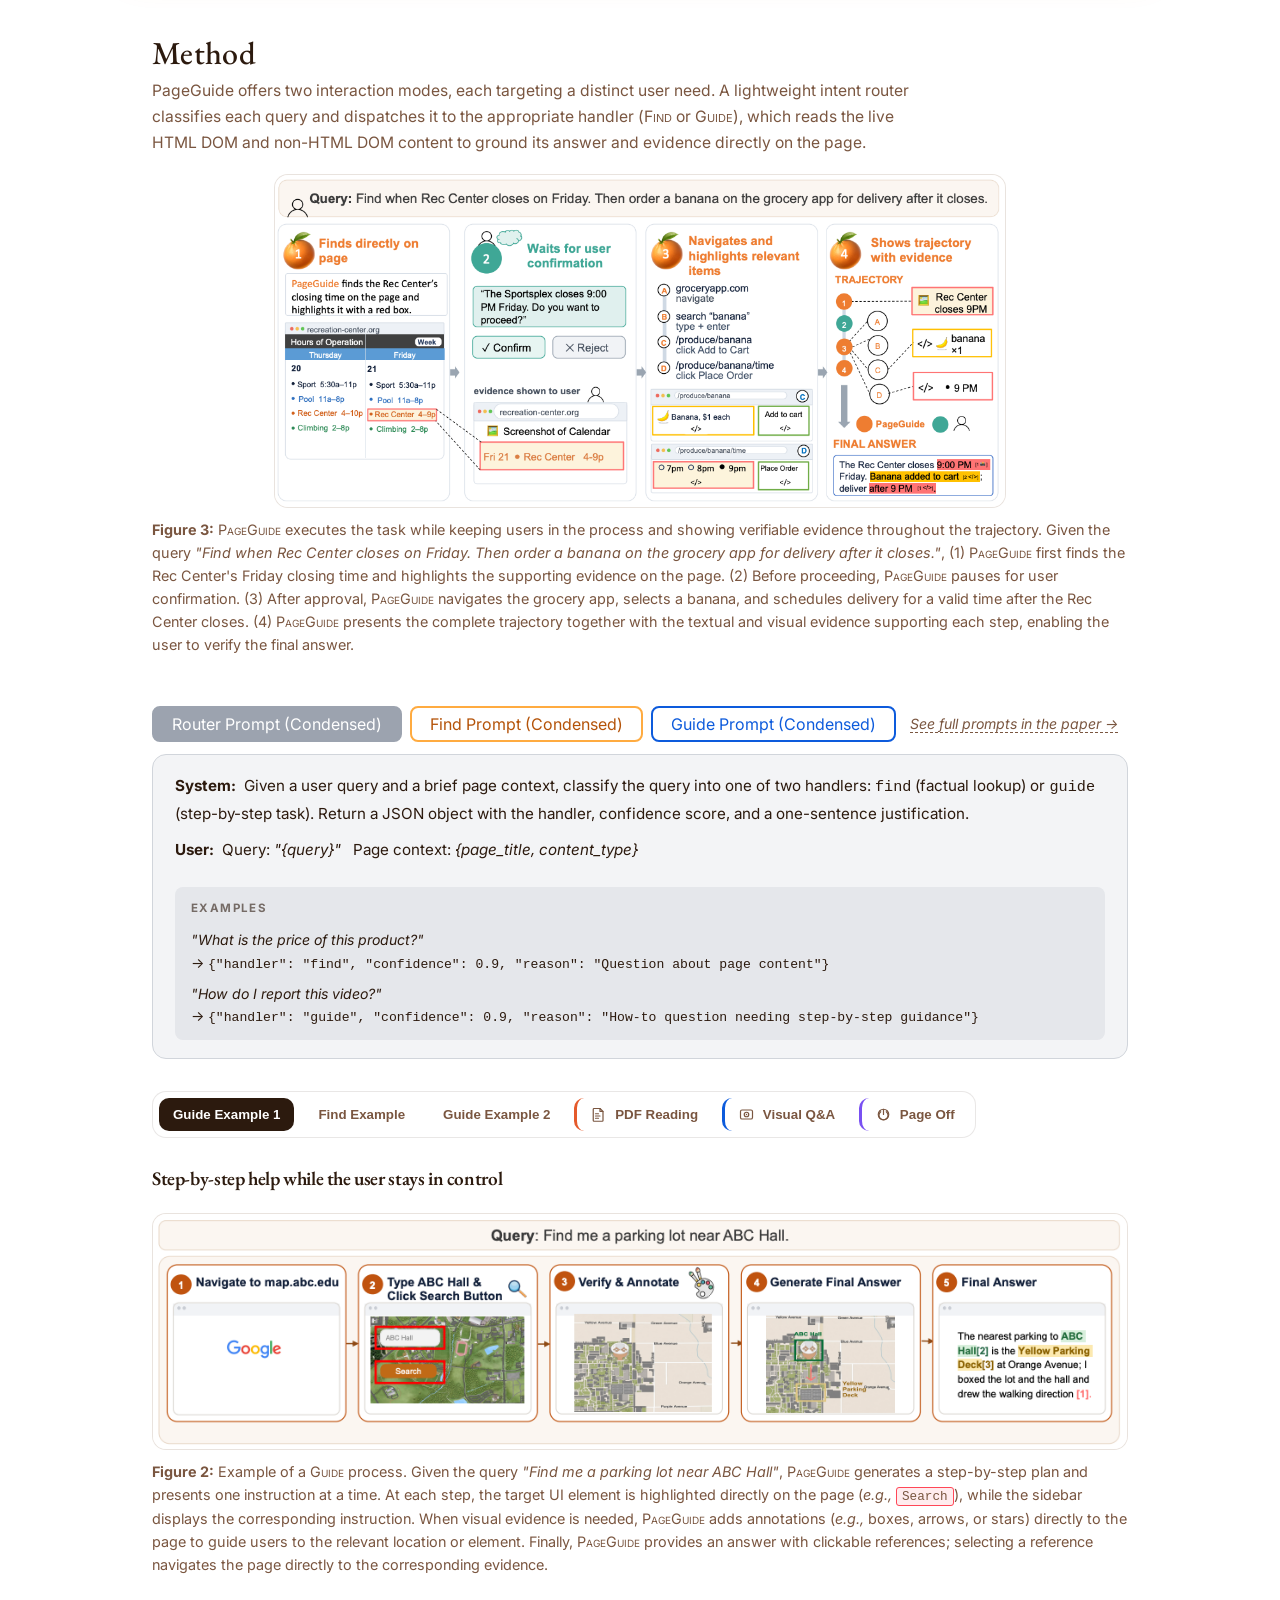
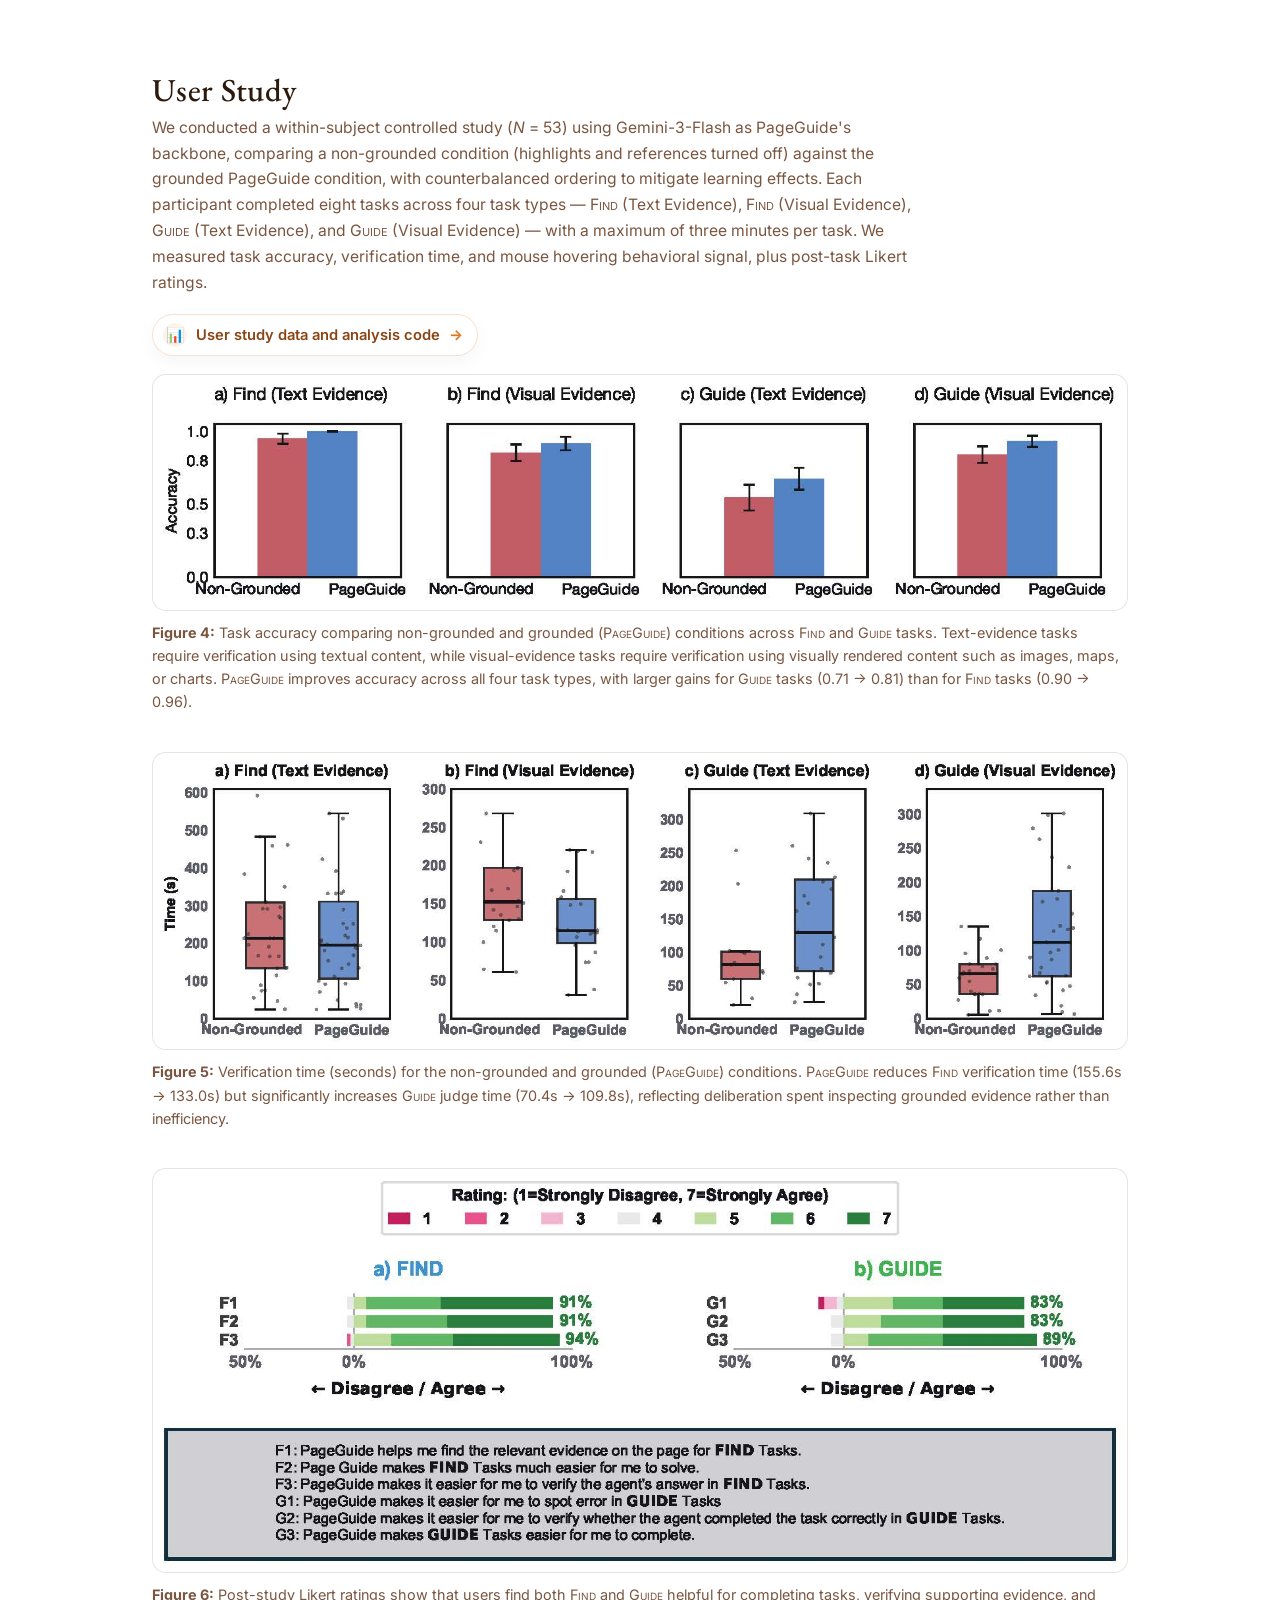
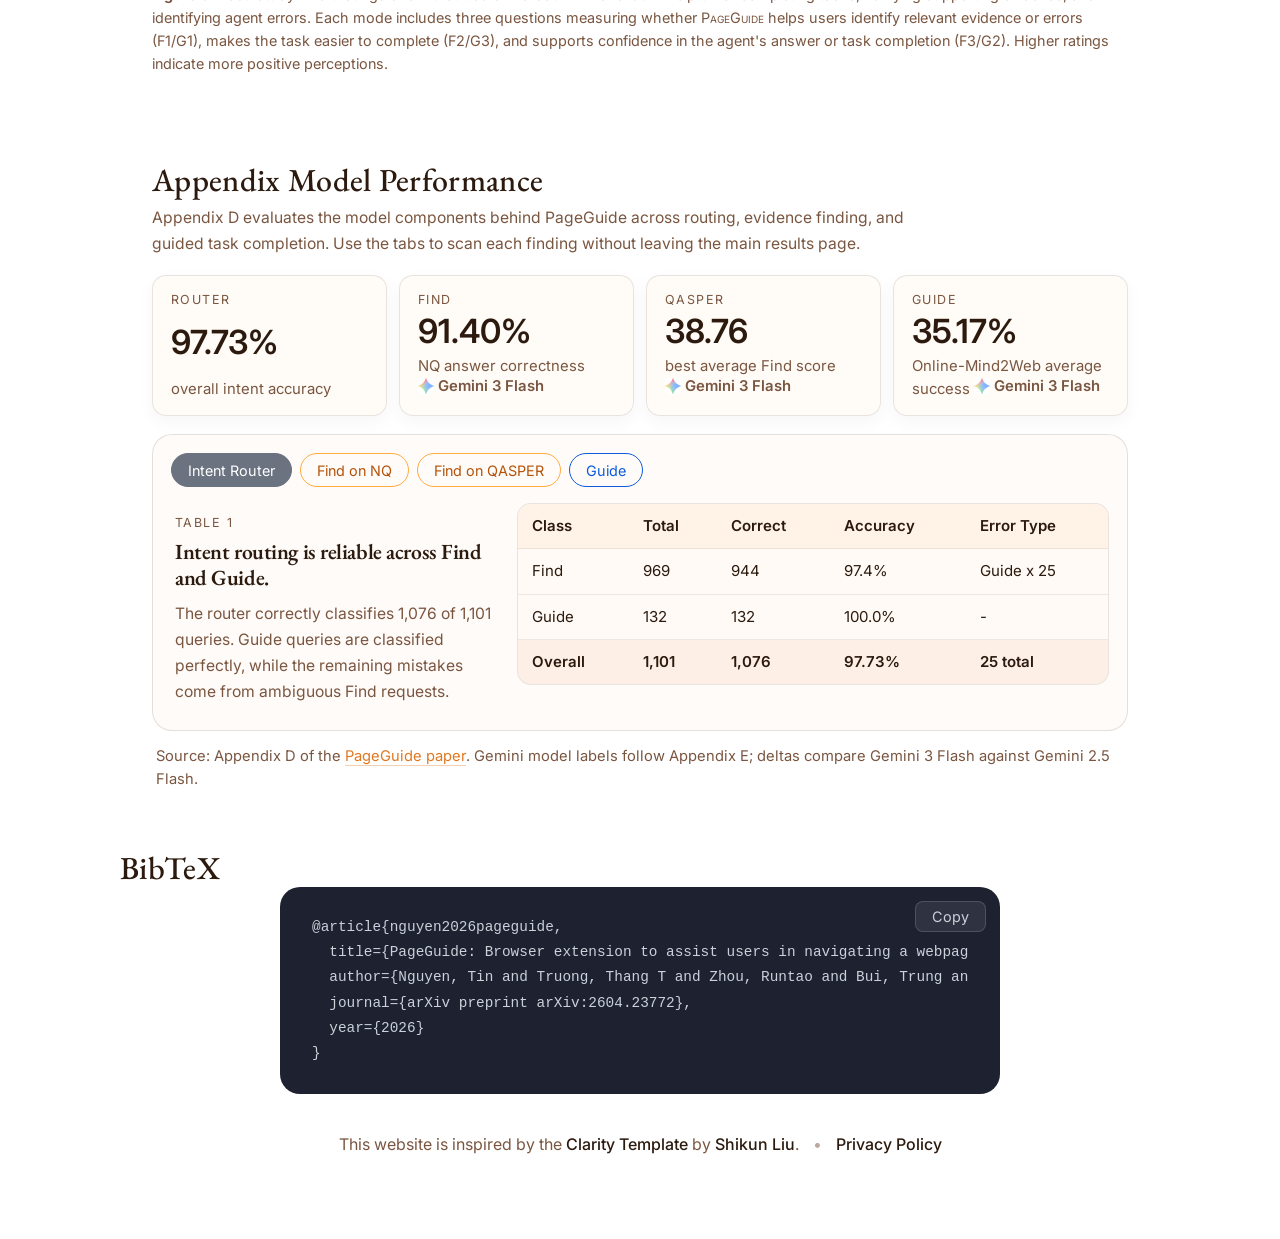
==== commit 816ed135: "Make hero video title bigger and centered Co-Authored-By: Claude Sonnet 5 <noreply@anthropic.com>" ====
--- a/index.html
+++ b/index.html
@@ -125,7 +125,7 @@
          <!-- src="https://www.youtube.com/embed/WKfmqtED82s?enablejsapi=1&modestbranding=1&rel=0" -->
         <div class="video-tweet-row">
           <div class="video-tweet-video">
-            <p class="video-tweet-label"><span class="video-tweet-dot"></span> PageGuide demo: grounded answers on every page</p>
+            <p class="video-tweet-label video-title"><span class="video-tweet-dot"></span> PageGuide demo: grounded answers on every page</p>
             <iframe
               id="youtube-demo"
               style="width: 100%; aspect-ratio: 1.85/1; border-radius: 12px; box-shadow: 0 4px 20px rgba(0,0,0,0.1);"
@@ -725,12 +725,11 @@
       <div class="bibtex-section">
         <div class="bibtex-card">
           <button class="bibtex-copy-btn" id="copyBibtex" aria-label="Copy BibTeX">Copy</button>
-          <pre class="bibtex-pre" id="bibtexContent">@misc{pageguide2026,
-  title     = {PageGuide: Browser Extension to Assist Users in Navigating
-               a Webpage and Locating Information},
-  author    = {Tin Nguyen and Thang T. Truong and Runtao Zhou and Trung Bui and Chirag Agarwal and Anh Totti Nguyen},
-  year      = {2026},
-  note      = {Under review}
+          <pre class="bibtex-pre" id="bibtexContent">@article{nguyen2026pageguide,
+  title={PageGuide: Browser extension to assist users in navigating a webpage and locating information},
+  author={Nguyen, Tin and Truong, Thang T and Zhou, Runtao and Bui, Trung and Agarwal, Chirag and Nguyen, Anh Totti},
+  journal={arXiv preprint arXiv:2604.23772},
+  year={2026}
 }</pre>
         </div>
       </div>
--- a/styles.css
+++ b/styles.css
@@ -1866,6 +1866,12 @@
   margin: 0 0 8px 4px;
 }
 
+.video-tweet-label.video-title {
+  justify-content: center;
+  margin: 0 0 10px;
+  font-size: 1.1rem;
+}
+
 .video-tweet-dot {
   display: inline-block;
   width: 7px;
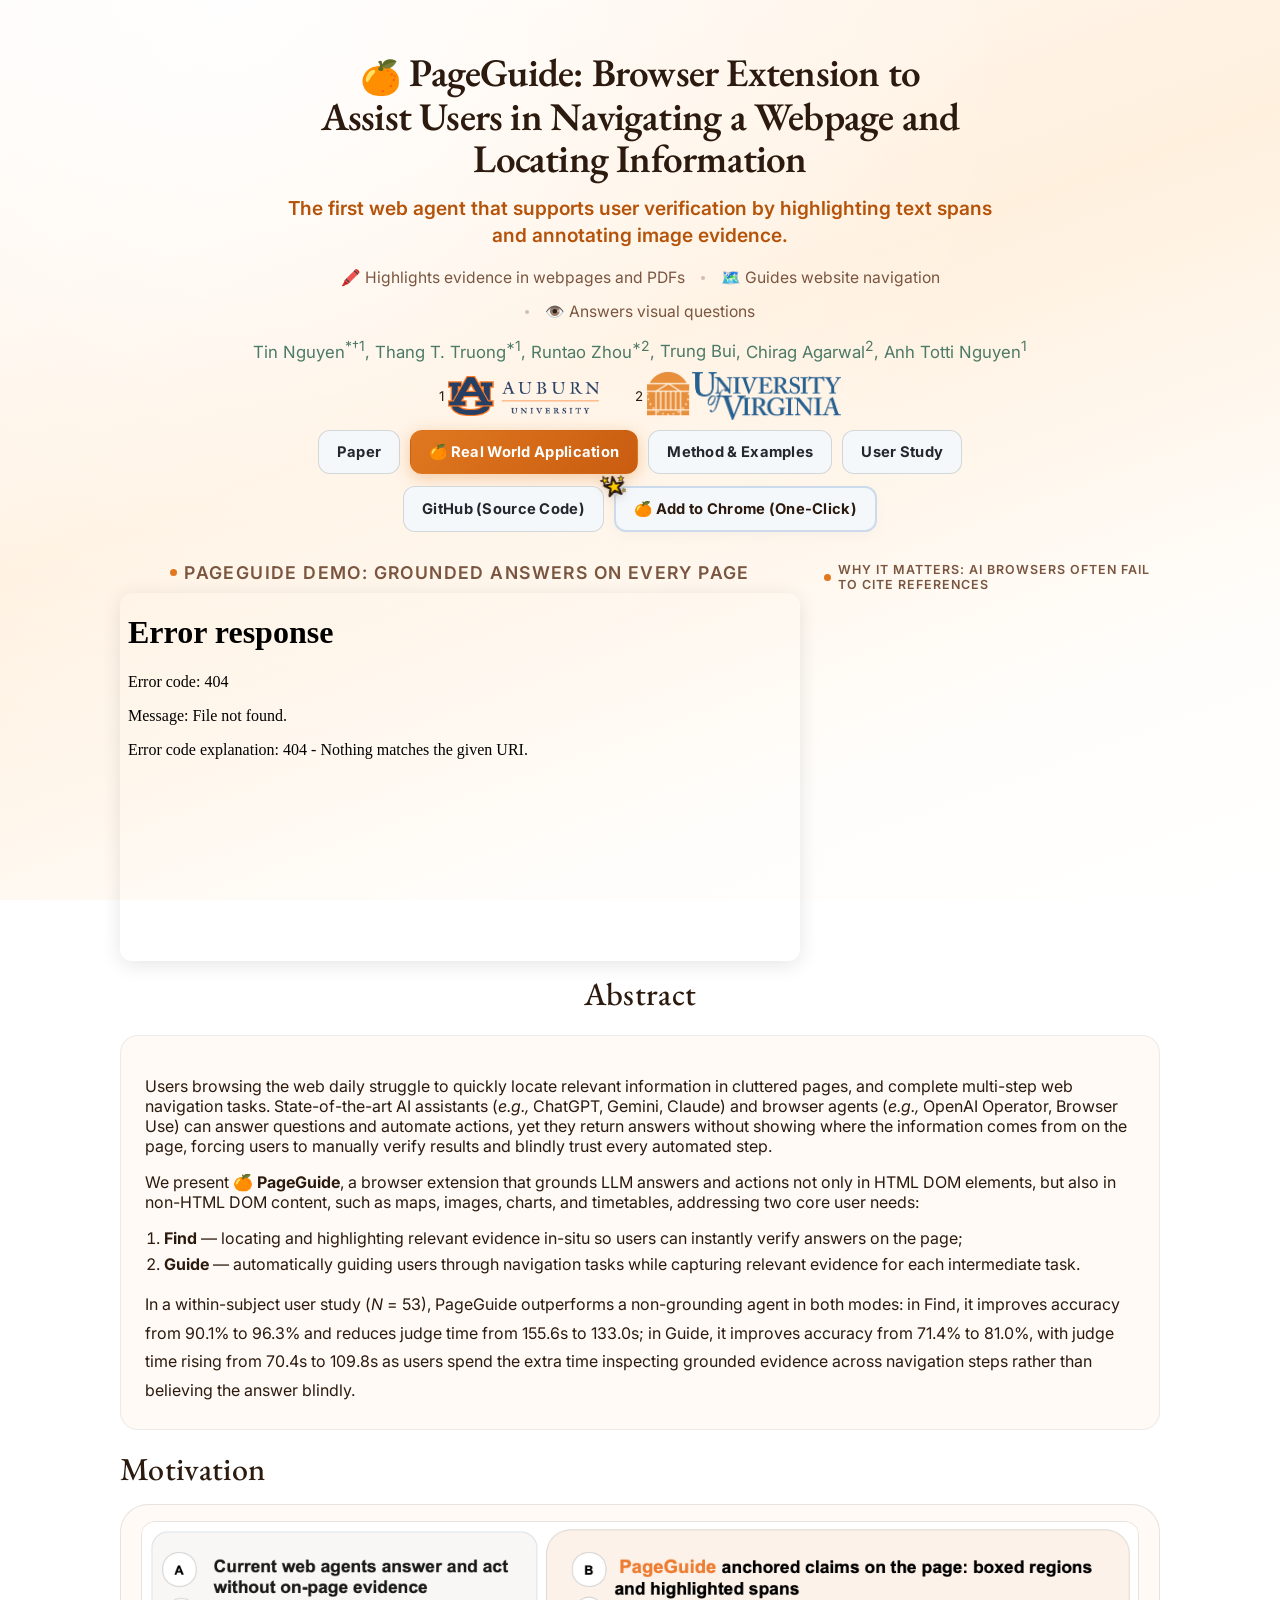
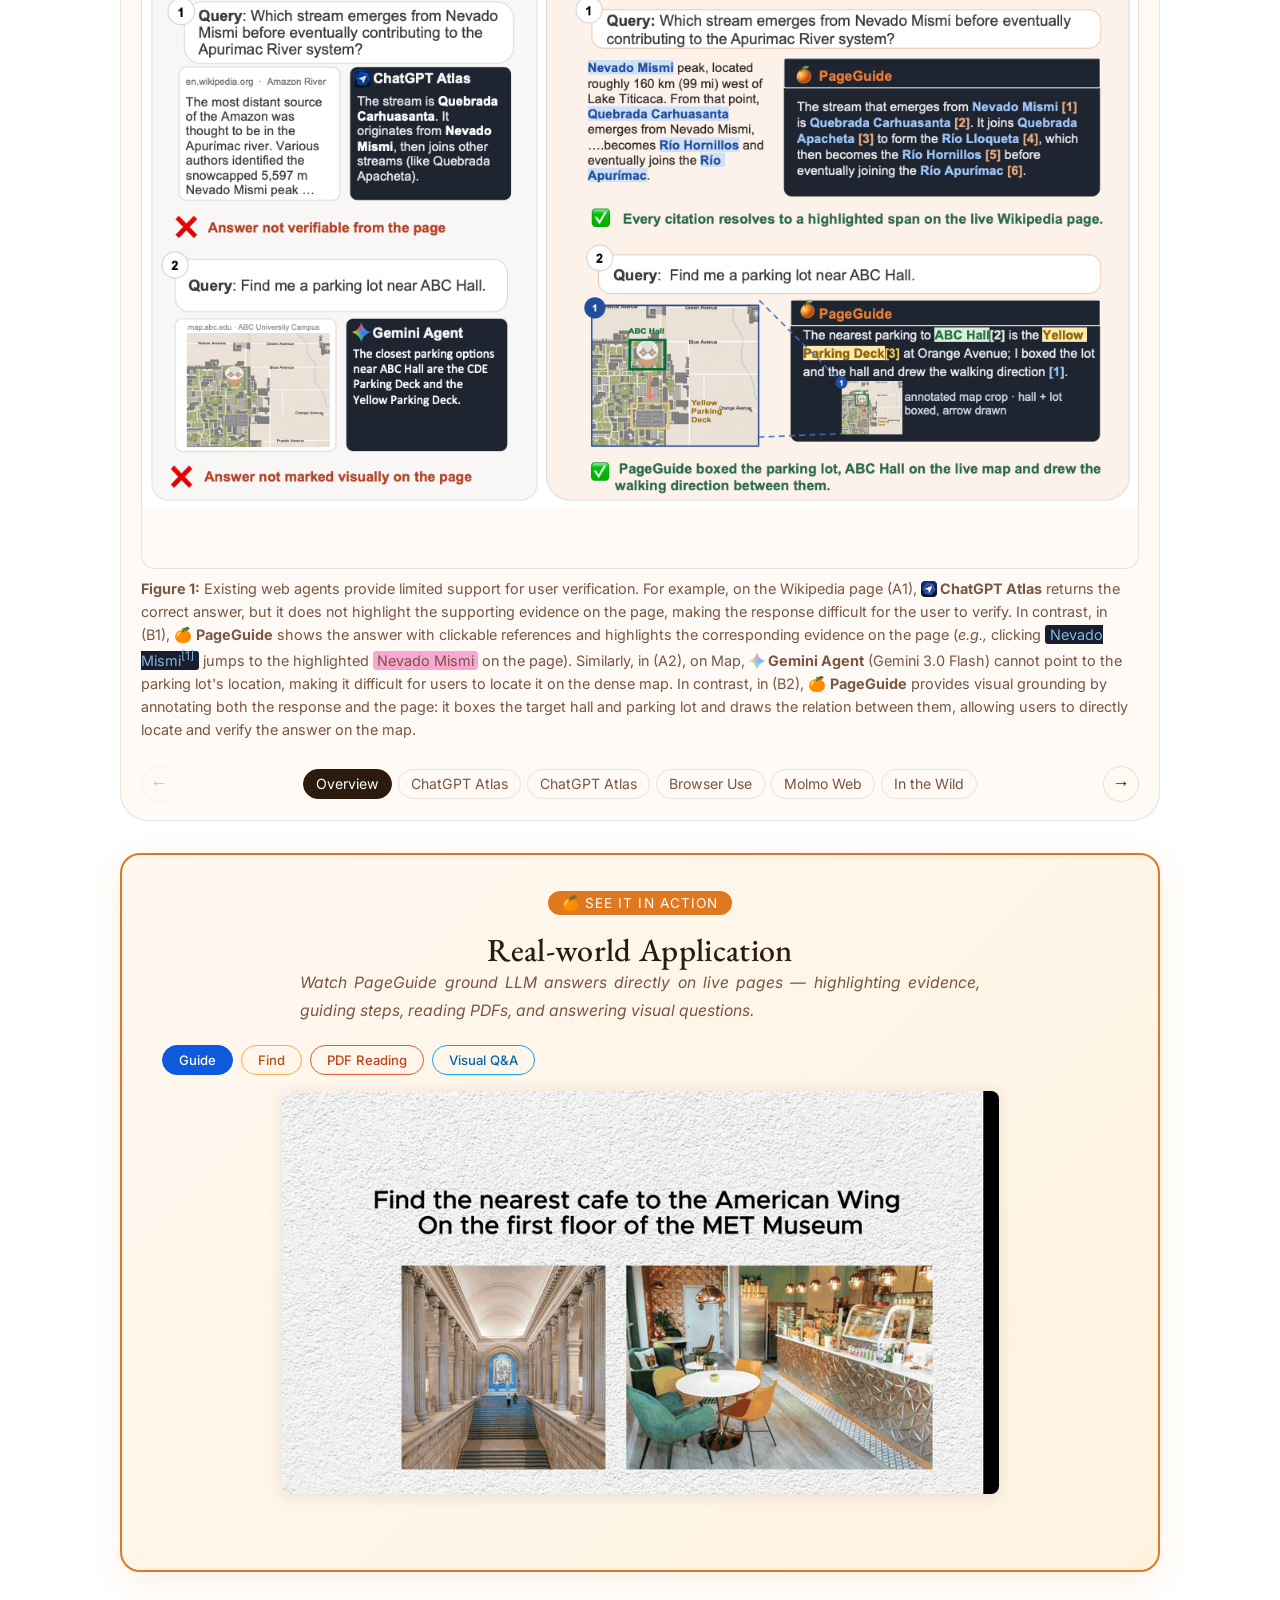
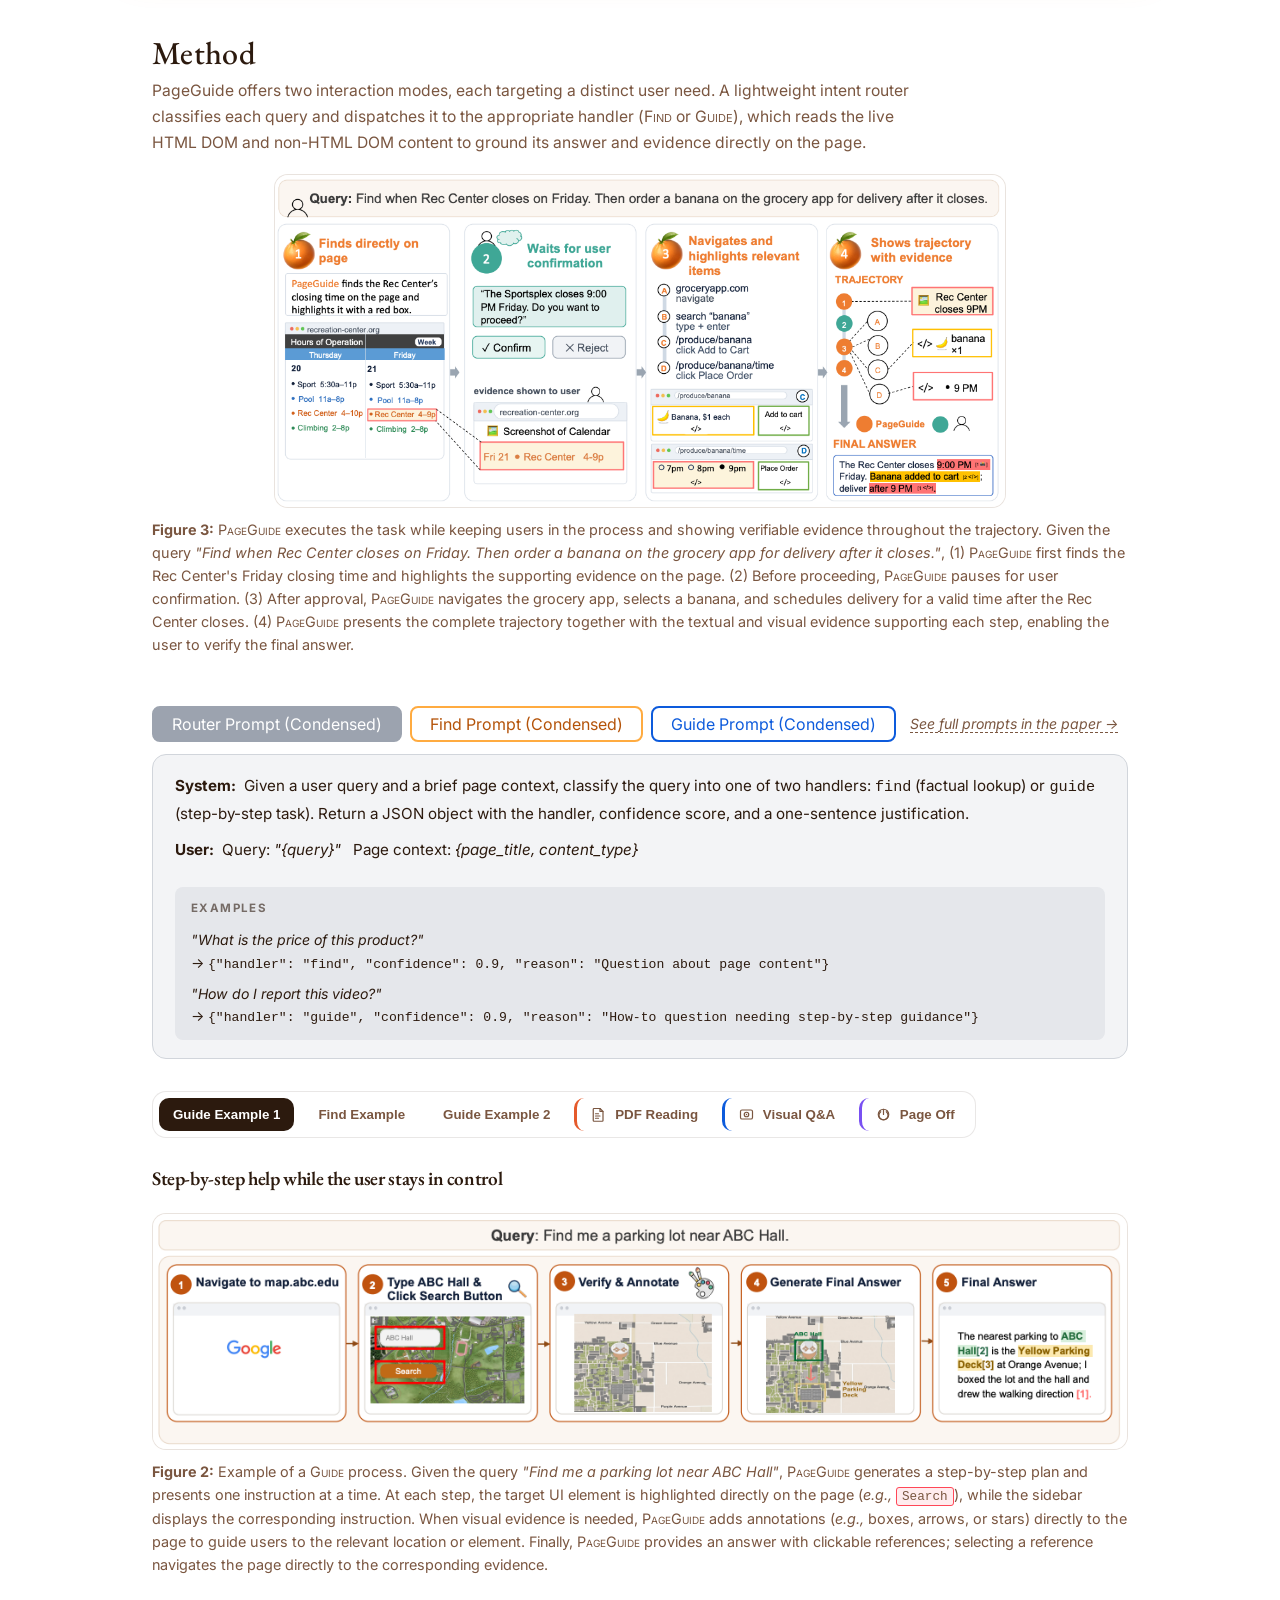
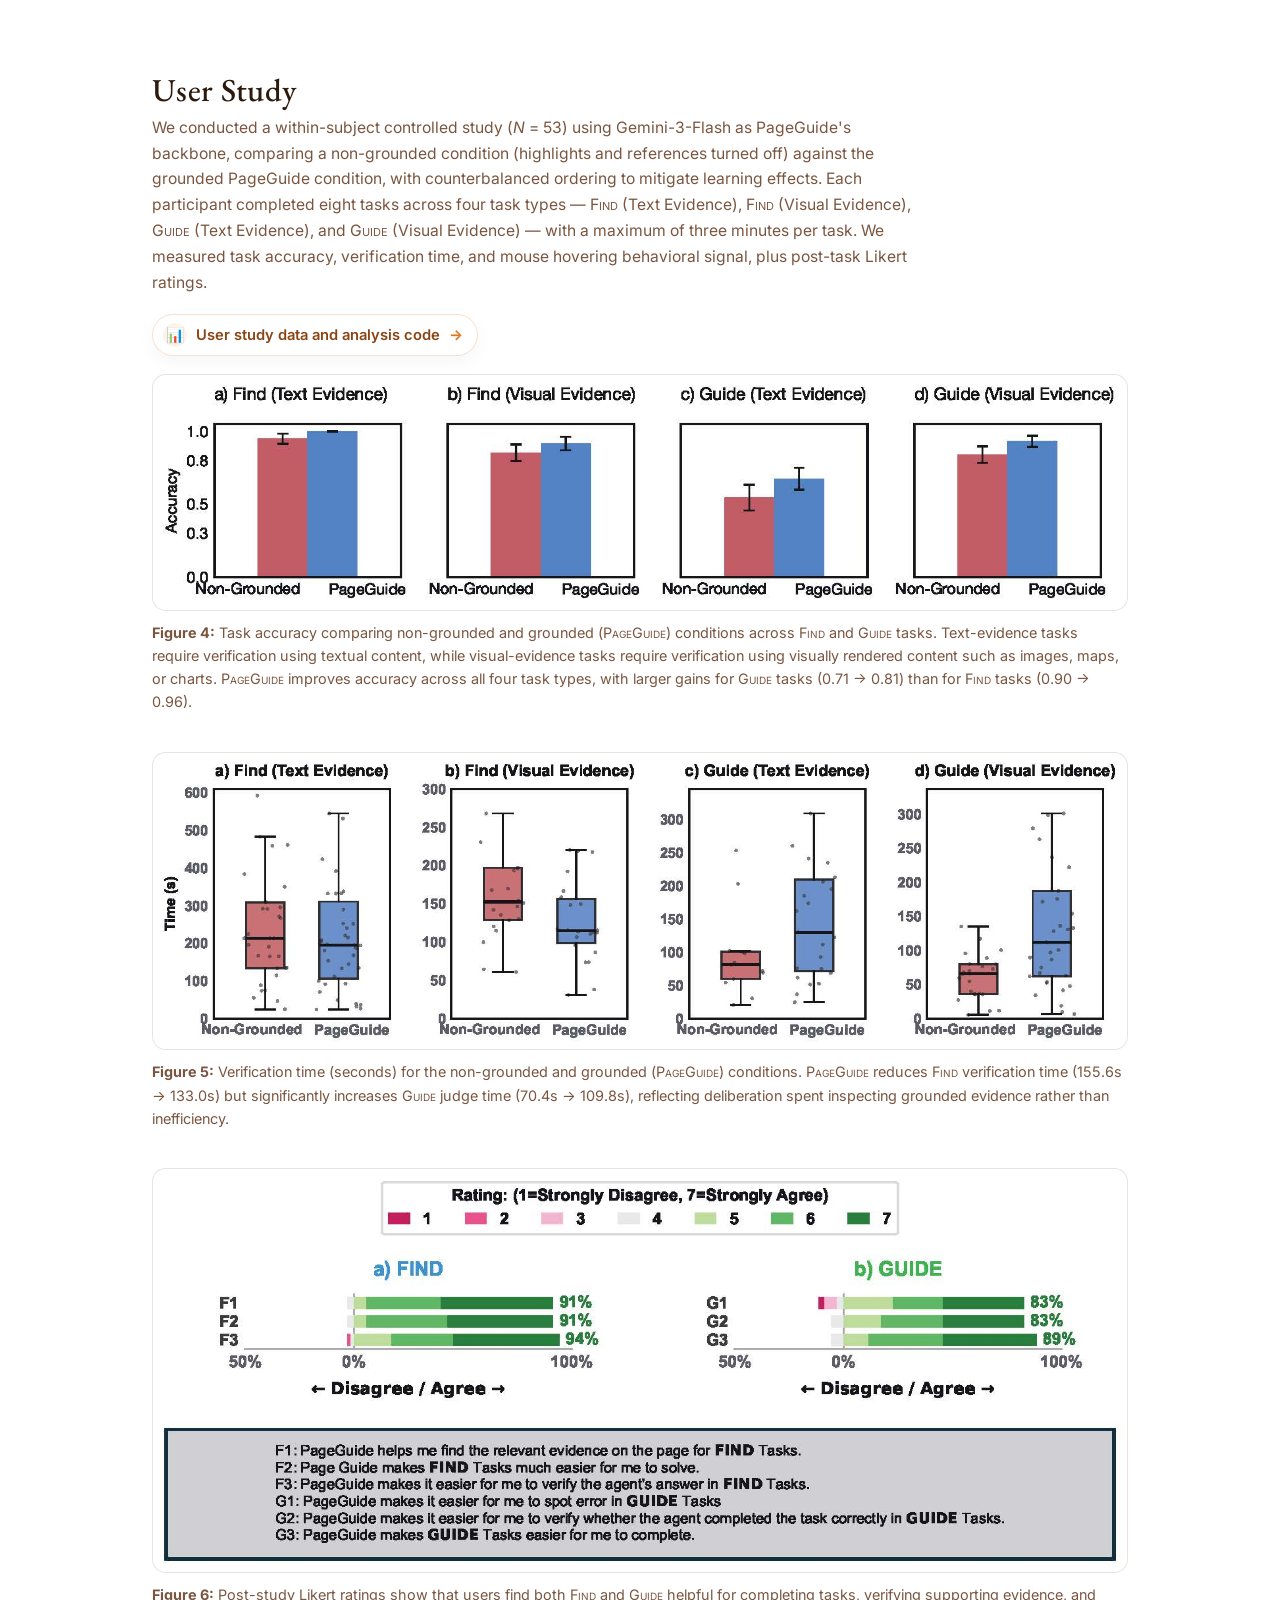
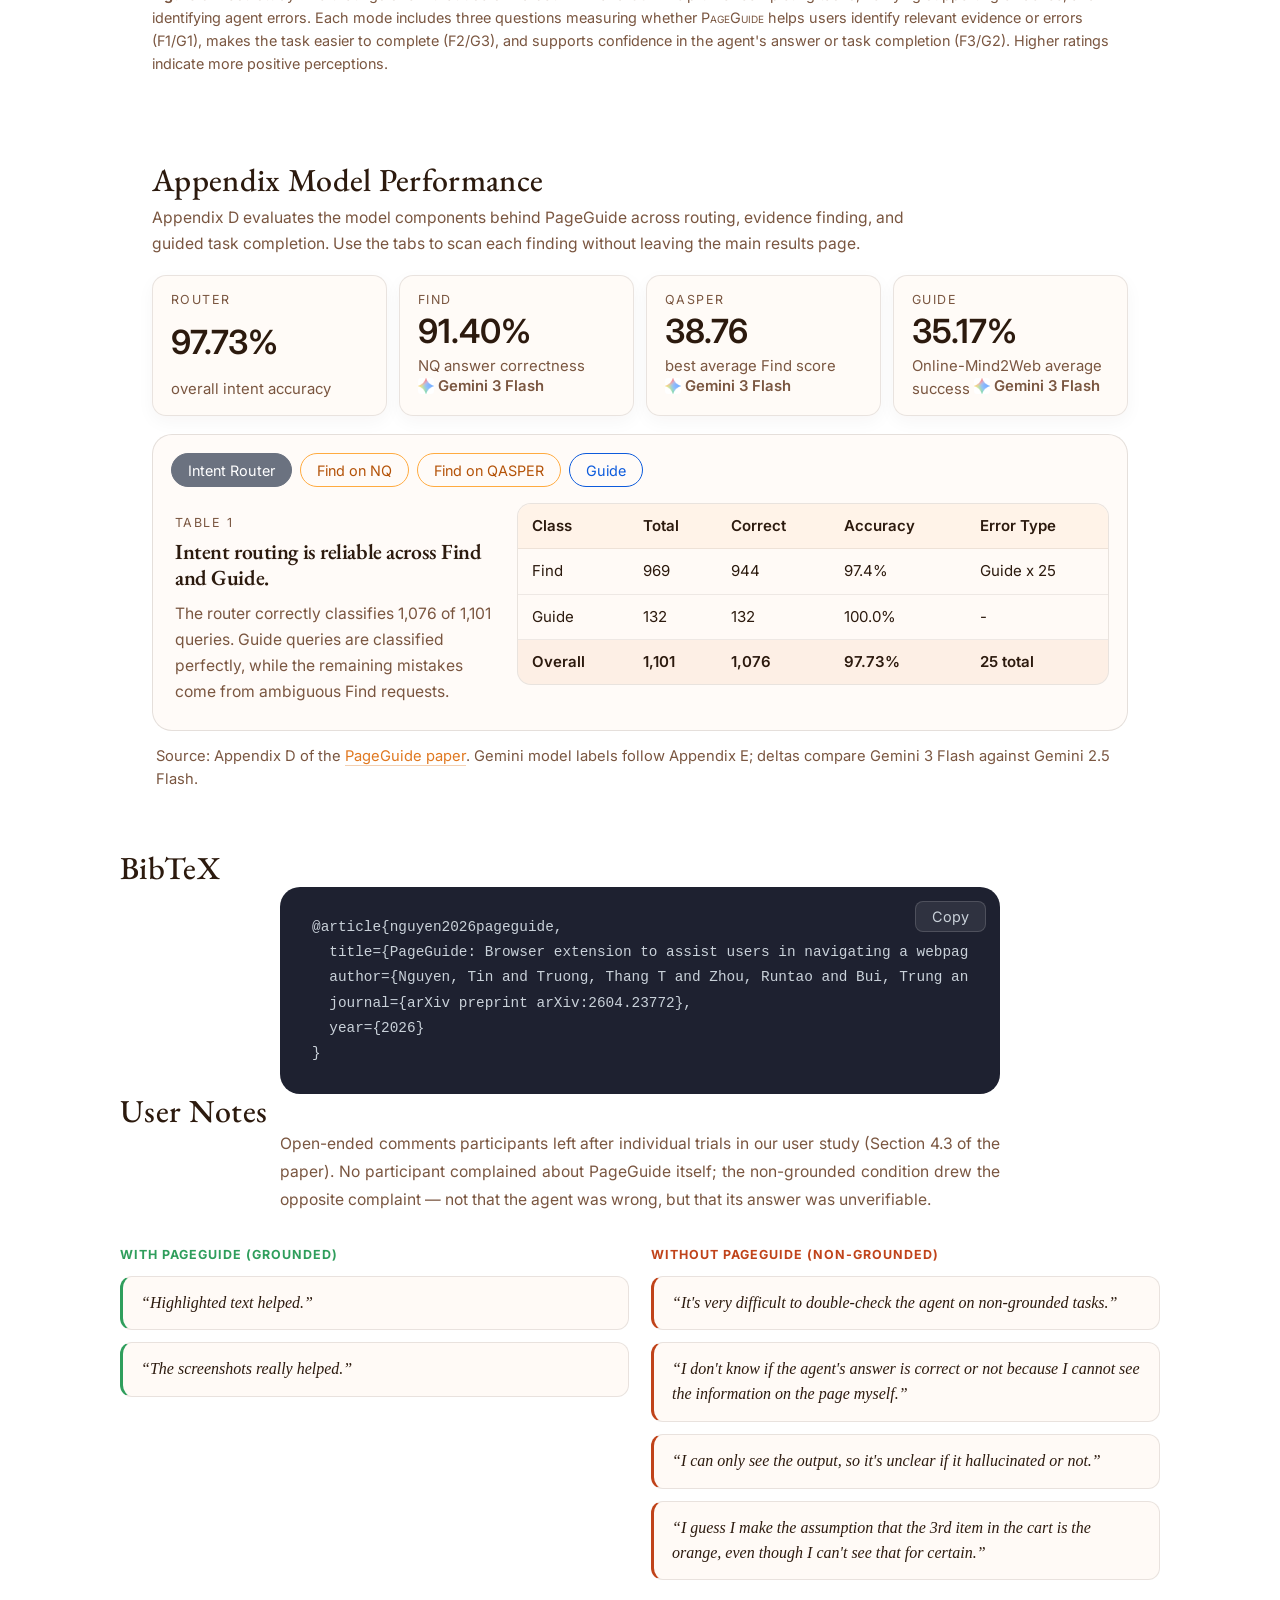
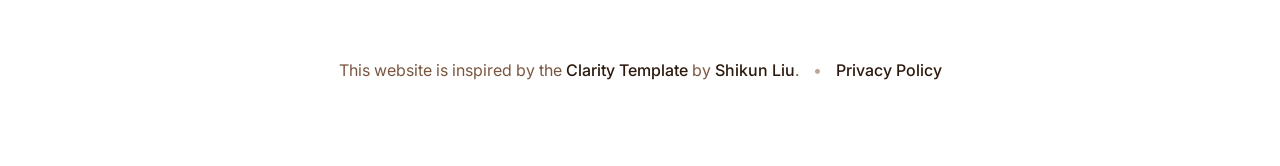
==== commit 777136d7: "Add User Notes section with study quotes, start hero video at 0:02 Adds a User Notes section at the " ====
--- a/index.html
+++ b/index.html
@@ -129,7 +129,7 @@
             <iframe
               id="youtube-demo"
               style="width: 100%; aspect-ratio: 1.85/1; border-radius: 12px; box-shadow: 0 4px 20px rgba(0,0,0,0.1);"
-              src="videos/demo_video_pageguide_new.mp4"
+              src="videos/demo_video_pageguide_new.mp4#t=2"
               title="PageGuide: Browser Extension to Assist Users in Navigating a Webpage and Locating Information"
               frameborder="0"
               allow="accelerometer; autoplay; clipboard-write; encrypted-media; gyroscope; picture-in-picture; web-share"
@@ -734,6 +734,27 @@
         </div>
       </div>
 
+      <h2 class="paper-section-title" id="user-notes">User Notes</h2>
+      <p class="paper-section-intro">
+        Open-ended comments participants left after individual trials in our user study (Section 4.3 of the paper).
+        No participant complained about PageGuide itself; the non-grounded condition drew the opposite complaint —
+        not that the agent was wrong, but that its answer was unverifiable.
+      </p>
+      <div class="user-notes-grid">
+        <div class="user-notes-col">
+          <span class="user-notes-col-label user-notes-col-label-grounded">With PageGuide (grounded)</span>
+          <blockquote class="user-note user-note-grounded">“Highlighted text helped.”</blockquote>
+          <blockquote class="user-note user-note-grounded">“The screenshots really helped.”</blockquote>
+        </div>
+        <div class="user-notes-col">
+          <span class="user-notes-col-label user-notes-col-label-nongrounded">Without PageGuide (non-grounded)</span>
+          <blockquote class="user-note user-note-nongrounded">“It's very difficult to double-check the agent on non-grounded tasks.”</blockquote>
+          <blockquote class="user-note user-note-nongrounded">“I don't know if the agent's answer is correct or not because I cannot see the information on the page myself.”</blockquote>
+          <blockquote class="user-note user-note-nongrounded">“I can only see the output, so it's unclear if it hallucinated or not.”</blockquote>
+          <blockquote class="user-note user-note-nongrounded">“I guess I make the assumption that the 3rd item in the cart is the orange, even though I can't see that for certain.”</blockquote>
+        </div>
+      </div>
+
       <footer class="footer">
         <p>
           This website is inspired by the
--- a/styles.css
+++ b/styles.css
@@ -801,6 +801,61 @@
   border-bottom-color: var(--ink);
 }
 
+/* ── User Notes ───────────────────────────────────── */
+.user-notes-grid {
+  display: grid;
+  grid-template-columns: repeat(2, minmax(0, 1fr));
+  gap: 22px;
+  max-width: 1040px;
+  margin: 0 auto 40px;
+}
+
+.user-notes-col {
+  display: flex;
+  flex-direction: column;
+  gap: 12px;
+}
+
+.user-notes-col-label {
+  font-family: var(--sans);
+  font-size: 0.78rem;
+  font-weight: 700;
+  text-transform: uppercase;
+  letter-spacing: 0.08em;
+  margin-bottom: 2px;
+}
+
+.user-notes-col-label-grounded { color: #2f9e5c; }
+.user-notes-col-label-nongrounded { color: #c0431a; }
+
+.user-note {
+  margin: 0;
+  padding: 14px 18px;
+  border-radius: 12px;
+  background: var(--paper);
+  border: 1px solid var(--line);
+  border-left: 3px solid transparent;
+  font-family: var(--serif);
+  font-style: italic;
+  font-size: 1rem;
+  line-height: 1.55;
+  color: var(--ink);
+}
+
+.user-note-grounded {
+  border-left-color: #2f9e5c;
+}
+
+.user-note-nongrounded {
+  border-left-color: #c0431a;
+}
+
+@media (max-width: 680px) {
+  .user-notes-grid {
+    grid-template-columns: 1fr;
+  }
+}
+
 @media (max-width: 800px) {
   .appendix-section {
     padding: 24px 22px 28px;
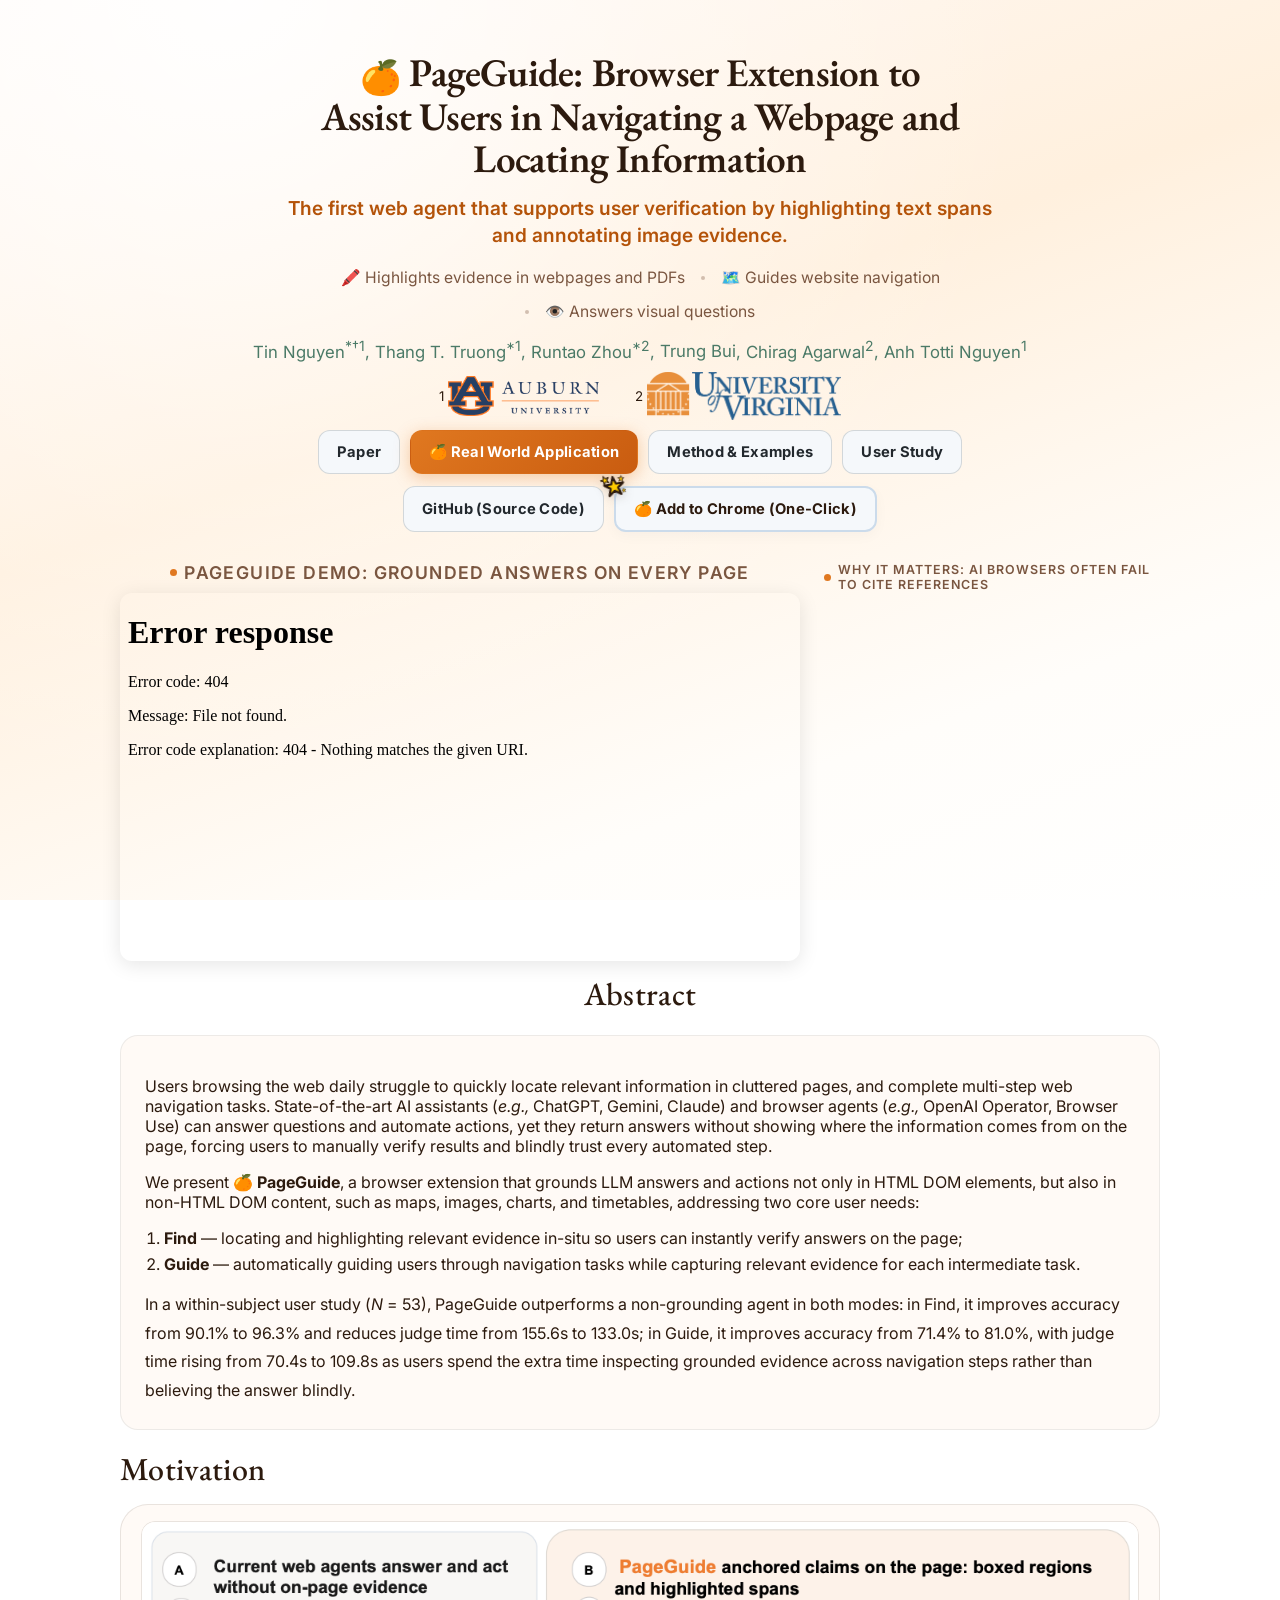
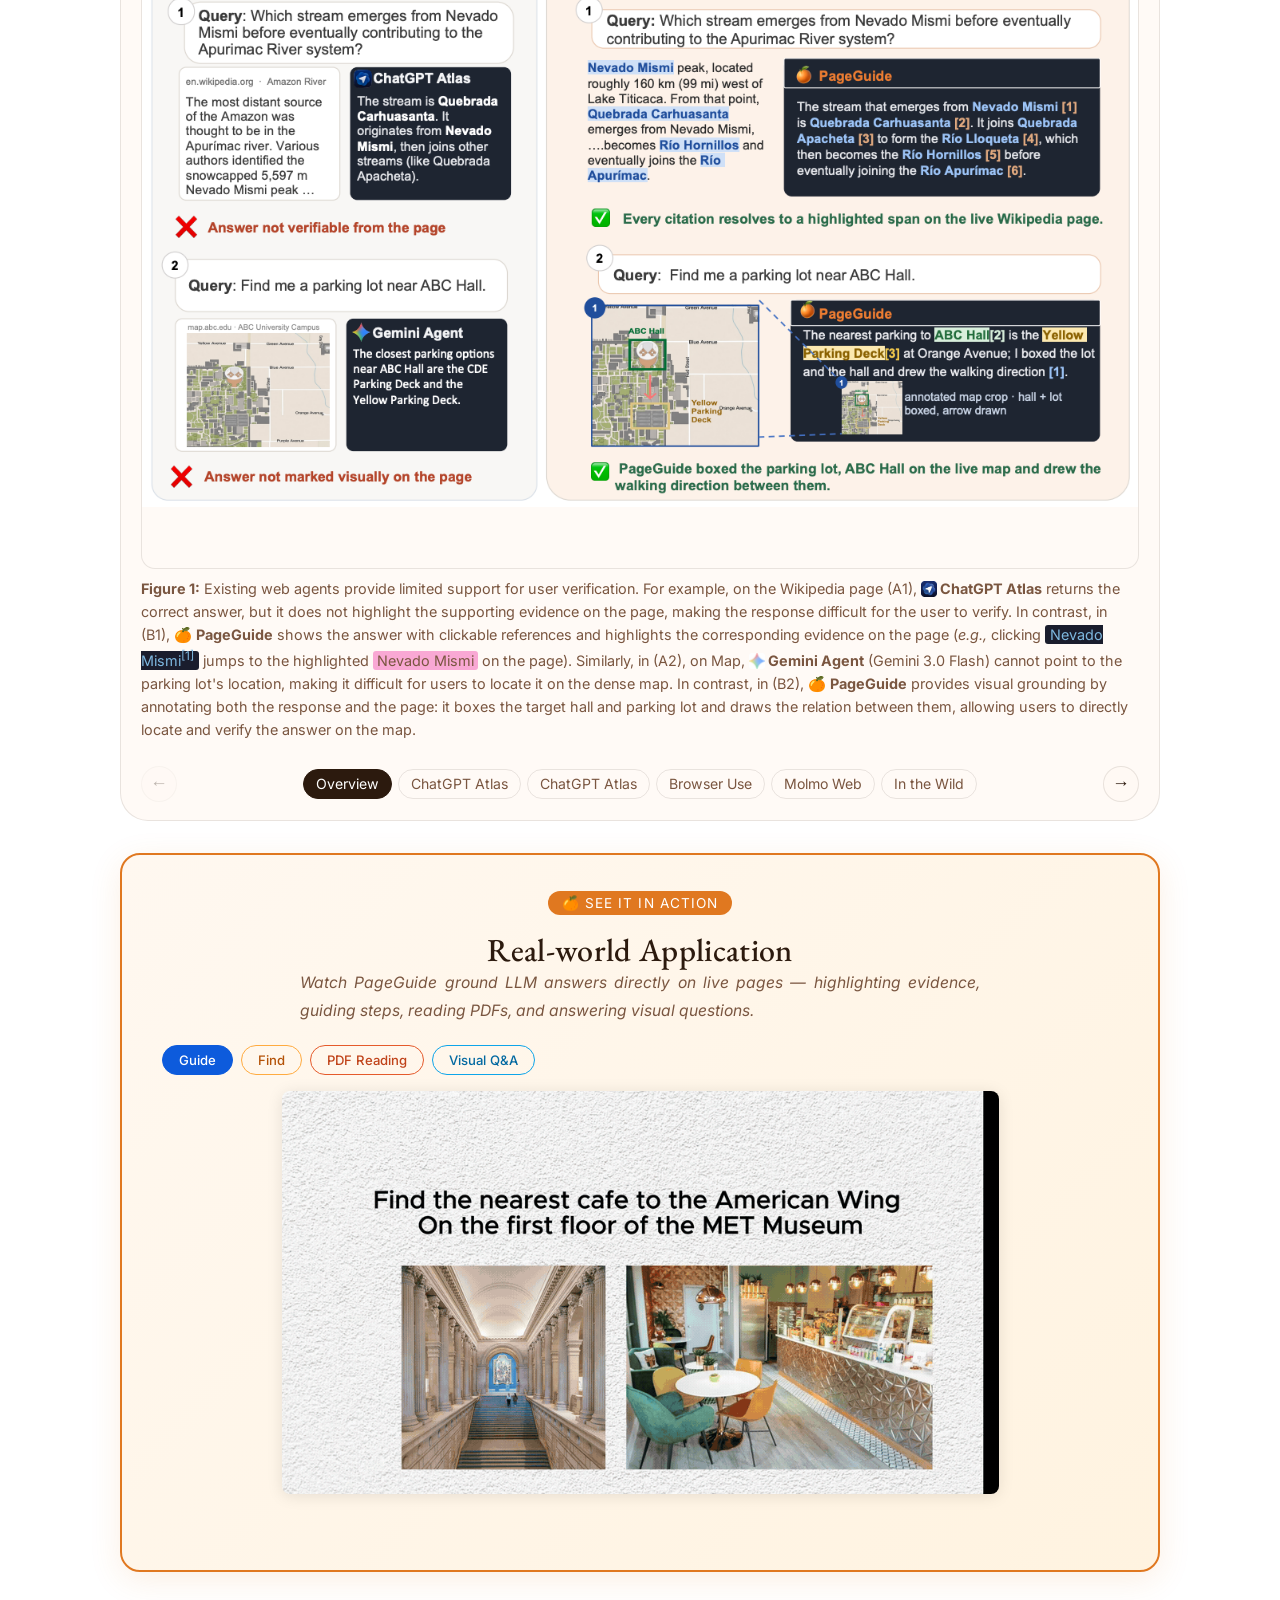
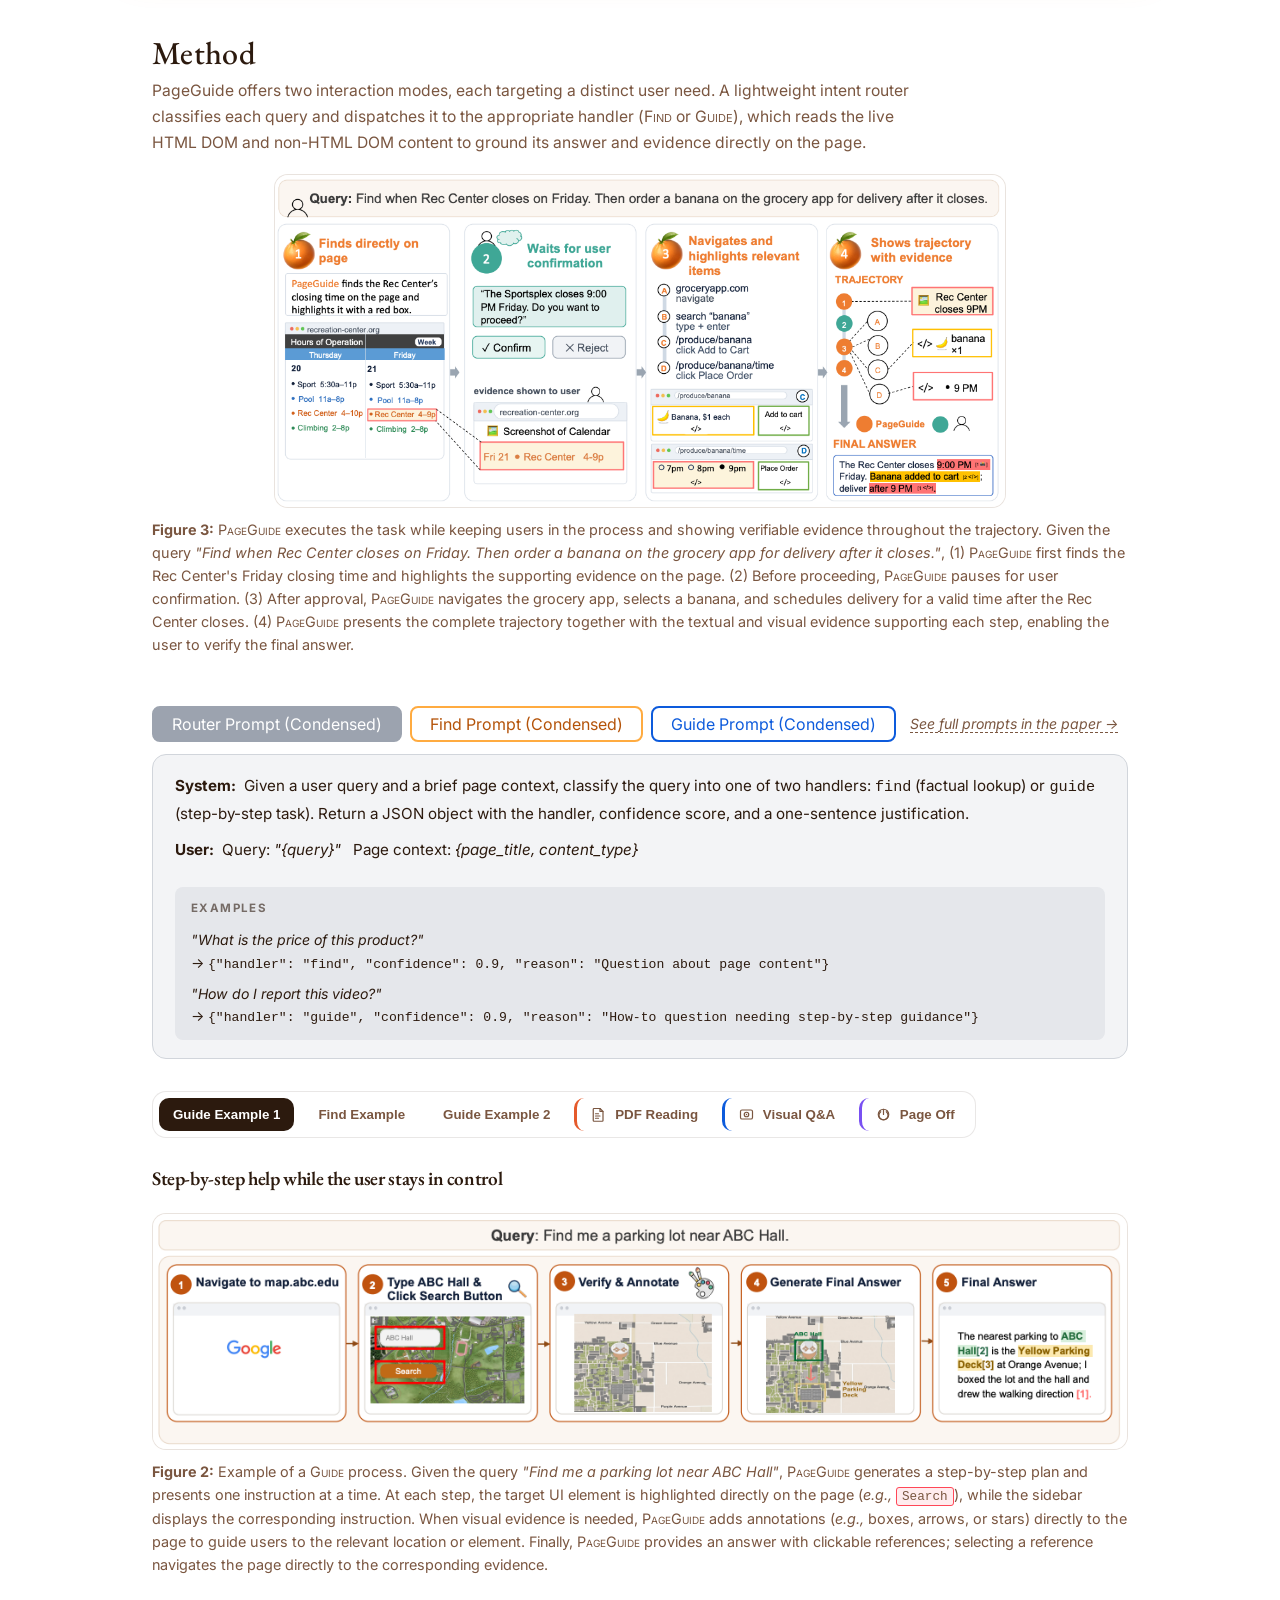
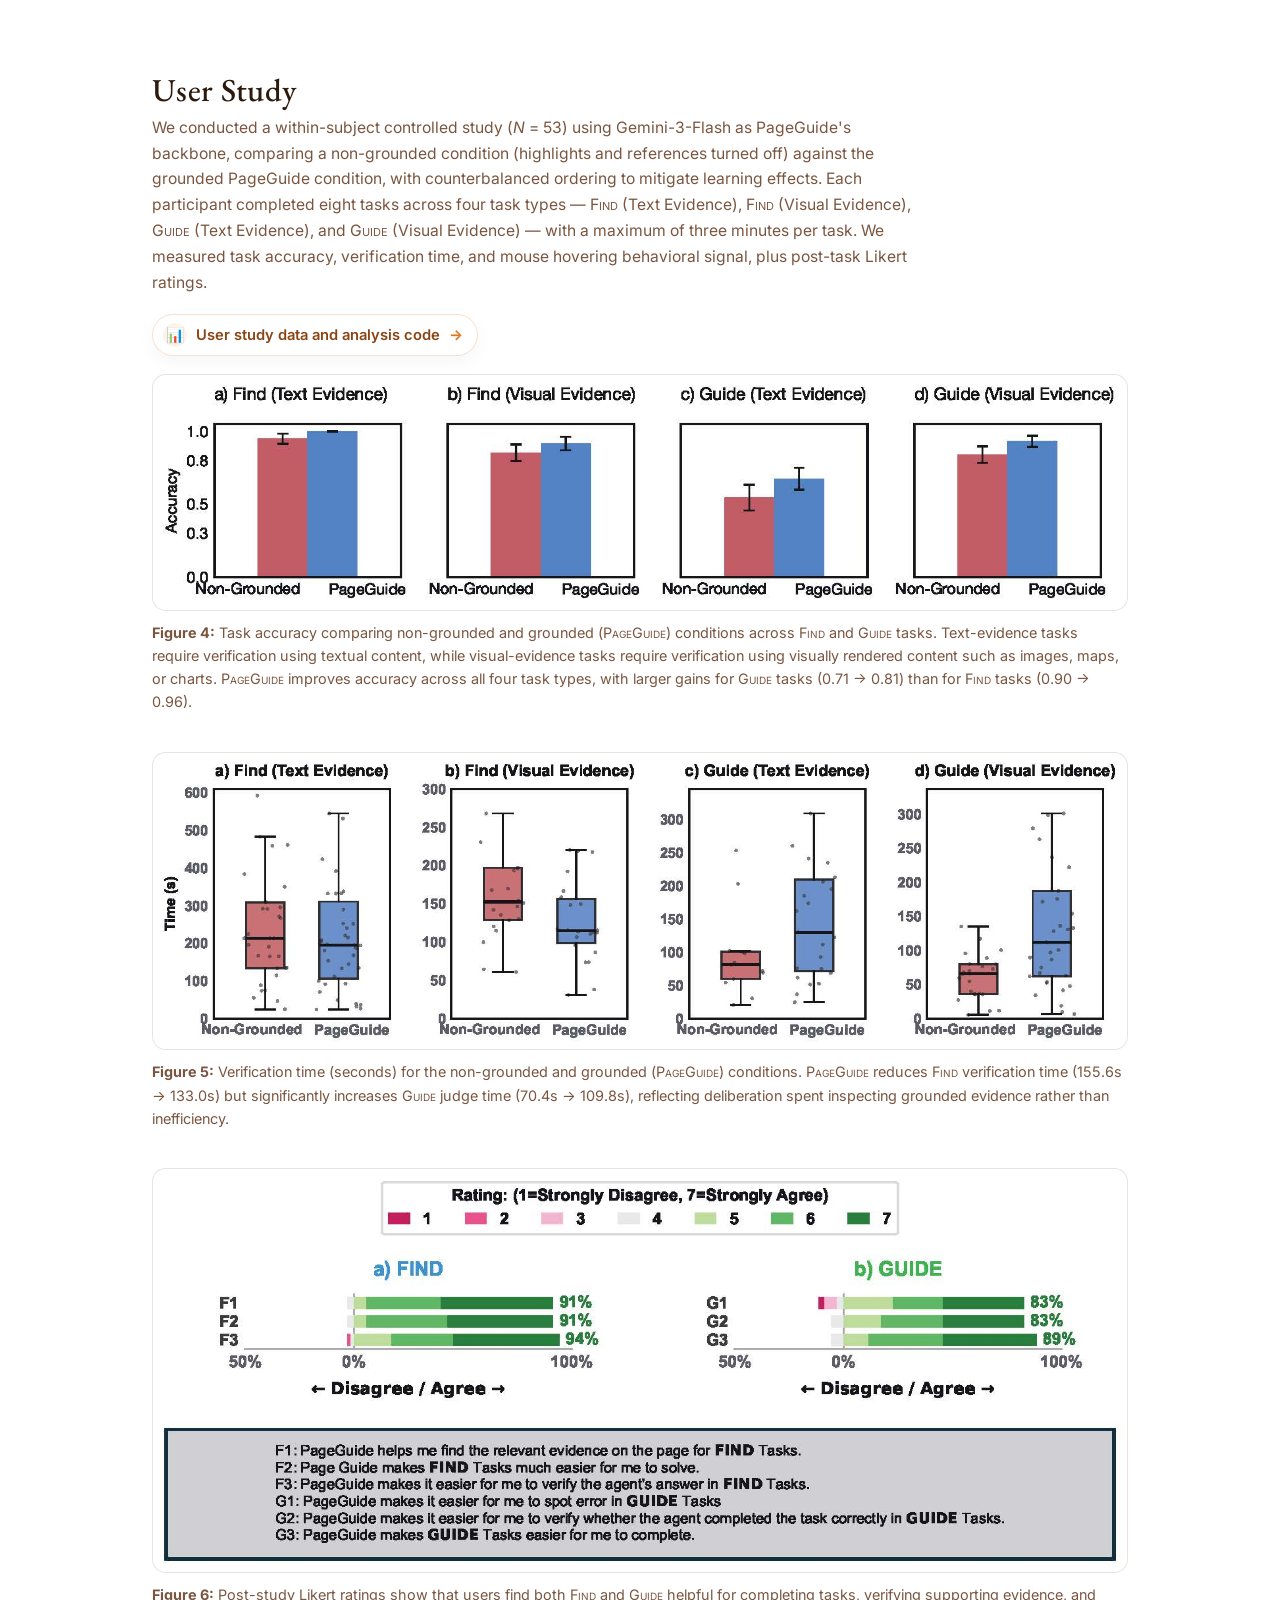
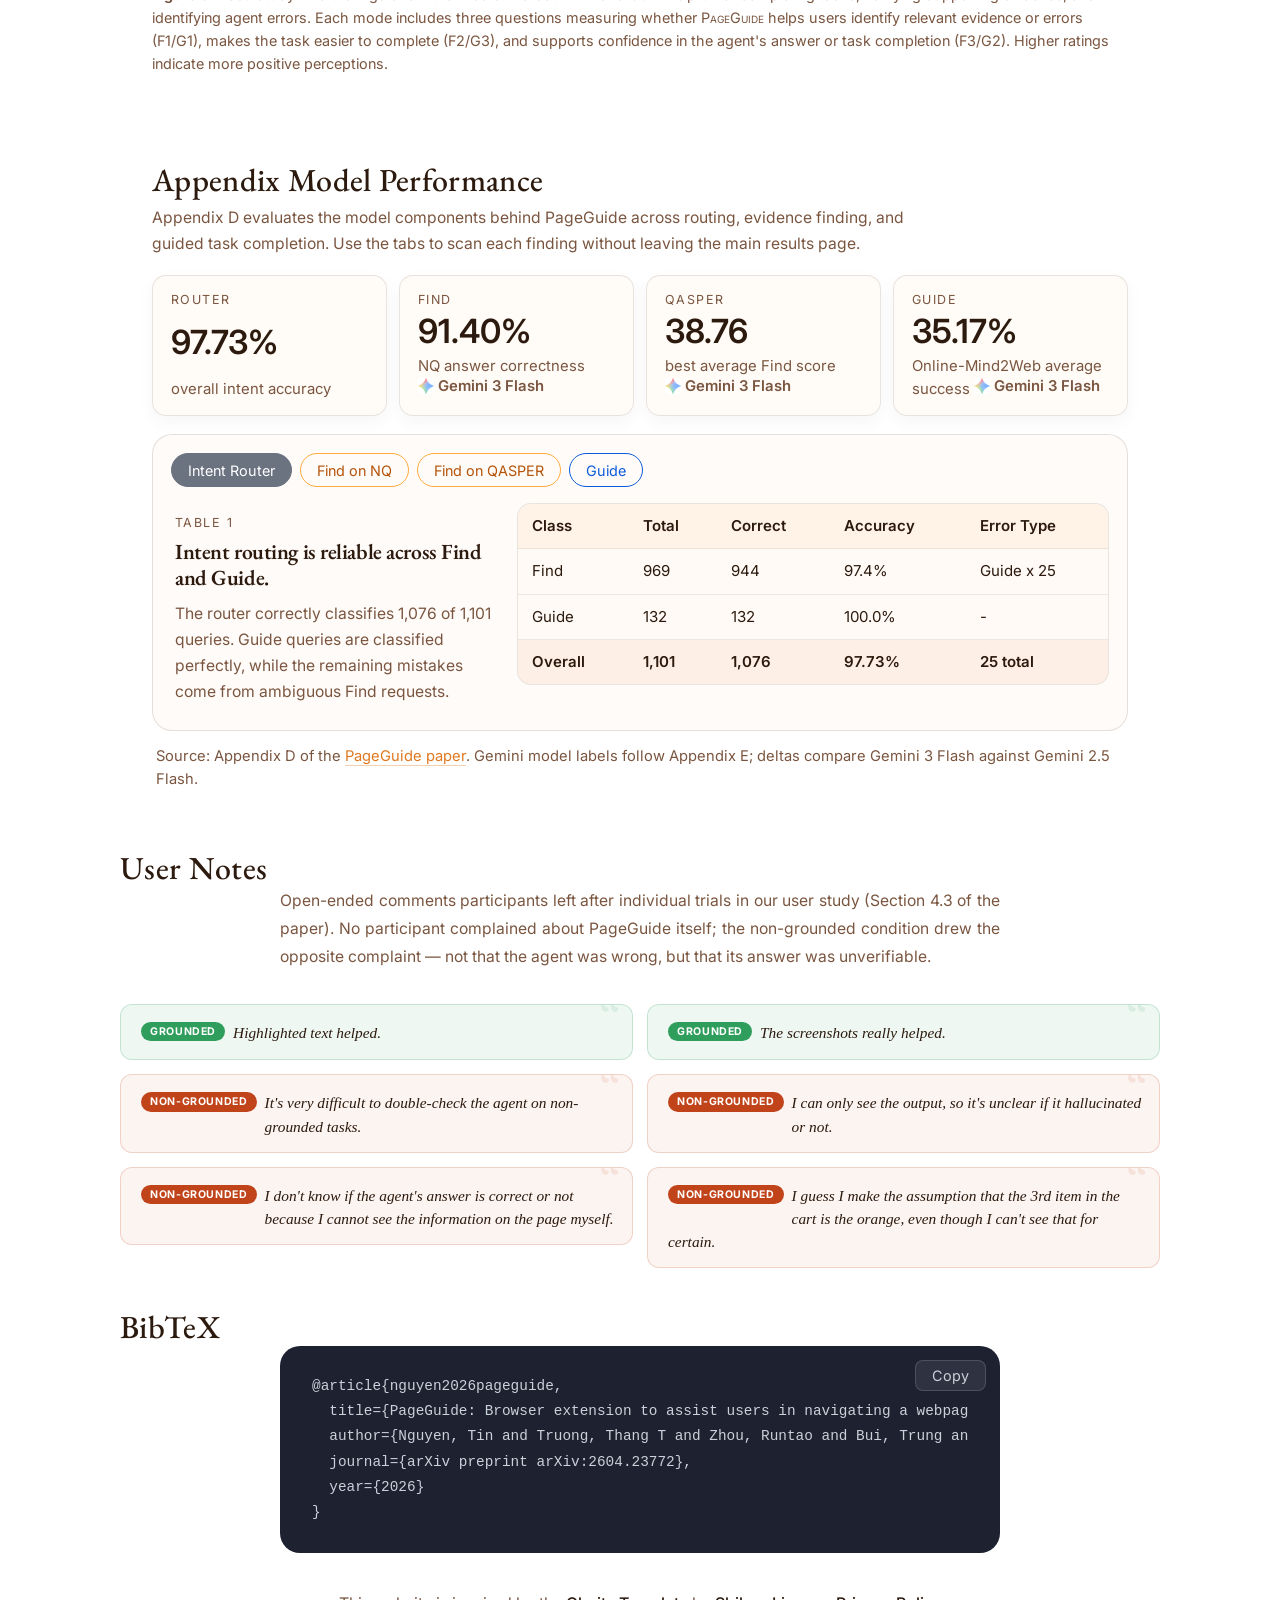
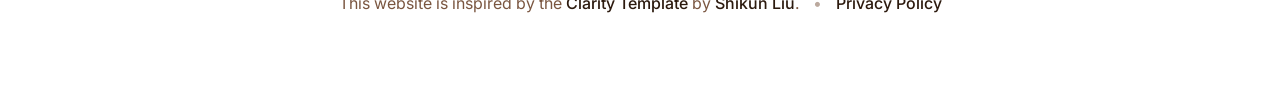
==== commit defd08e4: "Redesign User Notes as compact masonry, move BibTeX to the very end Replaces the two lopsided column" ====
--- a/index.html
+++ b/index.html
@@ -129,7 +129,7 @@
             <iframe
               id="youtube-demo"
               style="width: 100%; aspect-ratio: 1.85/1; border-radius: 12px; box-shadow: 0 4px 20px rgba(0,0,0,0.1);"
-              src="videos/demo_video_pageguide_new.mp4#t=2"
+              src="videos/demo_video_pageguide_new.mp4#t=3"
               title="PageGuide: Browser Extension to Assist Users in Navigating a Webpage and Locating Information"
               frameborder="0"
               allow="accelerometer; autoplay; clipboard-write; encrypted-media; gyroscope; picture-in-picture; web-share"
@@ -721,6 +721,21 @@
         </section>
       </main>
 
+      <h2 class="paper-section-title" id="user-notes">User Notes</h2>
+      <p class="paper-section-intro">
+        Open-ended comments participants left after individual trials in our user study (Section 4.3 of the paper).
+        No participant complained about PageGuide itself; the non-grounded condition drew the opposite complaint —
+        not that the agent was wrong, but that its answer was unverifiable.
+      </p>
+      <div class="user-notes-masonry">
+        <blockquote class="user-note user-note-grounded"><span class="user-note-tag">Grounded</span>Highlighted text helped.</blockquote>
+        <blockquote class="user-note user-note-nongrounded"><span class="user-note-tag">Non-grounded</span>It's very difficult to double-check the agent on non-grounded tasks.</blockquote>
+        <blockquote class="user-note user-note-nongrounded"><span class="user-note-tag">Non-grounded</span>I don't know if the agent's answer is correct or not because I cannot see the information on the page myself.</blockquote>
+        <blockquote class="user-note user-note-grounded"><span class="user-note-tag">Grounded</span>The screenshots really helped.</blockquote>
+        <blockquote class="user-note user-note-nongrounded"><span class="user-note-tag">Non-grounded</span>I can only see the output, so it's unclear if it hallucinated or not.</blockquote>
+        <blockquote class="user-note user-note-nongrounded"><span class="user-note-tag">Non-grounded</span>I guess I make the assumption that the 3rd item in the cart is the orange, even though I can't see that for certain.</blockquote>
+      </div>
+
       <h2 class="paper-section-title" id="bibtex">BibTeX</h2>
       <div class="bibtex-section">
         <div class="bibtex-card">
@@ -731,27 +746,6 @@
   journal={arXiv preprint arXiv:2604.23772},
   year={2026}
 }</pre>
-        </div>
-      </div>
-
-      <h2 class="paper-section-title" id="user-notes">User Notes</h2>
-      <p class="paper-section-intro">
-        Open-ended comments participants left after individual trials in our user study (Section 4.3 of the paper).
-        No participant complained about PageGuide itself; the non-grounded condition drew the opposite complaint —
-        not that the agent was wrong, but that its answer was unverifiable.
-      </p>
-      <div class="user-notes-grid">
-        <div class="user-notes-col">
-          <span class="user-notes-col-label user-notes-col-label-grounded">With PageGuide (grounded)</span>
-          <blockquote class="user-note user-note-grounded">“Highlighted text helped.”</blockquote>
-          <blockquote class="user-note user-note-grounded">“The screenshots really helped.”</blockquote>
-        </div>
-        <div class="user-notes-col">
-          <span class="user-notes-col-label user-notes-col-label-nongrounded">Without PageGuide (non-grounded)</span>
-          <blockquote class="user-note user-note-nongrounded">“It's very difficult to double-check the agent on non-grounded tasks.”</blockquote>
-          <blockquote class="user-note user-note-nongrounded">“I don't know if the agent's answer is correct or not because I cannot see the information on the page myself.”</blockquote>
-          <blockquote class="user-note user-note-nongrounded">“I can only see the output, so it's unclear if it hallucinated or not.”</blockquote>
-          <blockquote class="user-note user-note-nongrounded">“I guess I make the assumption that the 3rd item in the cart is the orange, even though I can't see that for certain.”</blockquote>
         </div>
       </div>
 
--- a/styles.css
+++ b/styles.css
@@ -802,57 +802,75 @@
 }
 
 /* ── User Notes ───────────────────────────────────── */
-.user-notes-grid {
-  display: grid;
-  grid-template-columns: repeat(2, minmax(0, 1fr));
-  gap: 22px;
+.user-notes-masonry {
+  column-count: 2;
+  column-gap: 14px;
   max-width: 1040px;
   margin: 0 auto 40px;
 }
 
-.user-notes-col {
-  display: flex;
-  flex-direction: column;
-  gap: 12px;
-}
-
-.user-notes-col-label {
+.user-note {
+  position: relative;
+  display: block;
+  break-inside: avoid;
+  margin: 0 0 14px;
+  padding: 16px 16px 14px 20px;
+  border-radius: 12px;
+  overflow: hidden;
+  font-family: var(--serif);
+  font-style: italic;
+  font-size: 0.96rem;
+  line-height: 1.5;
+  color: var(--ink);
+}
+
+.user-note::before {
+  content: "\201C";
+  position: absolute;
+  top: -0.28em;
+  right: 10px;
+  font-family: var(--serif);
+  font-style: normal;
+  font-size: 3.4rem;
+  line-height: 1;
+  opacity: 0.1;
+  pointer-events: none;
+}
+
+.user-note-tag {
+  display: inline-block;
+  float: left;
+  margin: 1px 8px 4px 0;
+  padding: 2px 9px;
+  border-radius: 999px;
   font-family: var(--sans);
-  font-size: 0.78rem;
+  font-style: normal;
+  font-size: 0.66rem;
   font-weight: 700;
   text-transform: uppercase;
-  letter-spacing: 0.08em;
-  margin-bottom: 2px;
-}
-
-.user-notes-col-label-grounded { color: #2f9e5c; }
-.user-notes-col-label-nongrounded { color: #c0431a; }
-
-.user-note {
-  margin: 0;
-  padding: 14px 18px;
-  border-radius: 12px;
-  background: var(--paper);
-  border: 1px solid var(--line);
-  border-left: 3px solid transparent;
-  font-family: var(--serif);
-  font-style: italic;
-  font-size: 1rem;
-  line-height: 1.55;
-  color: var(--ink);
+  letter-spacing: 0.06em;
+  color: #fff;
 }
 
 .user-note-grounded {
-  border-left-color: #2f9e5c;
-}
+  background: rgba(47, 158, 92, 0.08);
+  border: 1px solid rgba(47, 158, 92, 0.22);
+}
+
+.user-note-grounded::before { color: #2f9e5c; }
+.user-note-grounded .user-note-tag { background: #2f9e5c; }
 
 .user-note-nongrounded {
-  border-left-color: #c0431a;
-}
+  background: rgba(192, 67, 26, 0.06);
+  border: 1px solid rgba(192, 67, 26, 0.2);
+}
+
+.user-note-nongrounded::before { color: #c0431a; }
+.user-note-nongrounded .user-note-tag { background: #c0431a; }
 
 @media (max-width: 680px) {
-  .user-notes-grid {
-    grid-template-columns: 1fr;
+  .user-notes-masonry {
+    column-count: 1;
   }
 }
 
